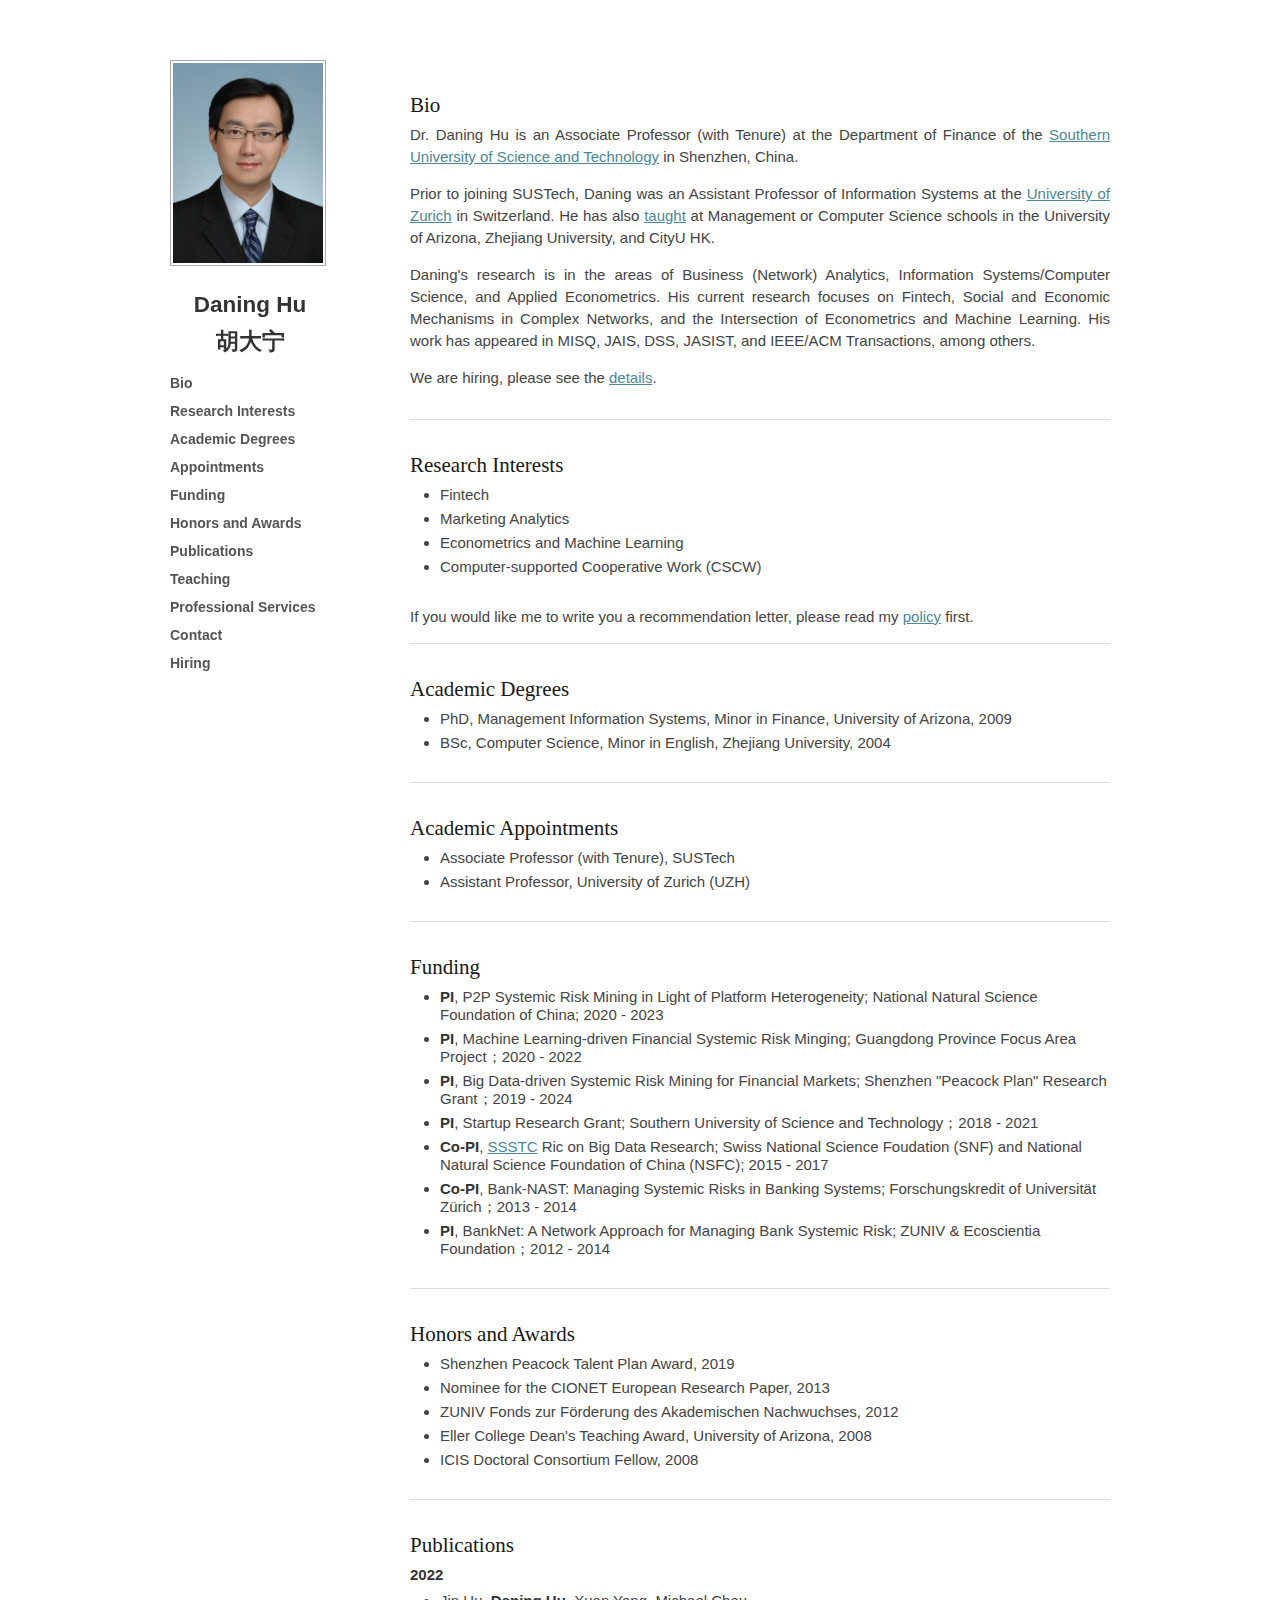
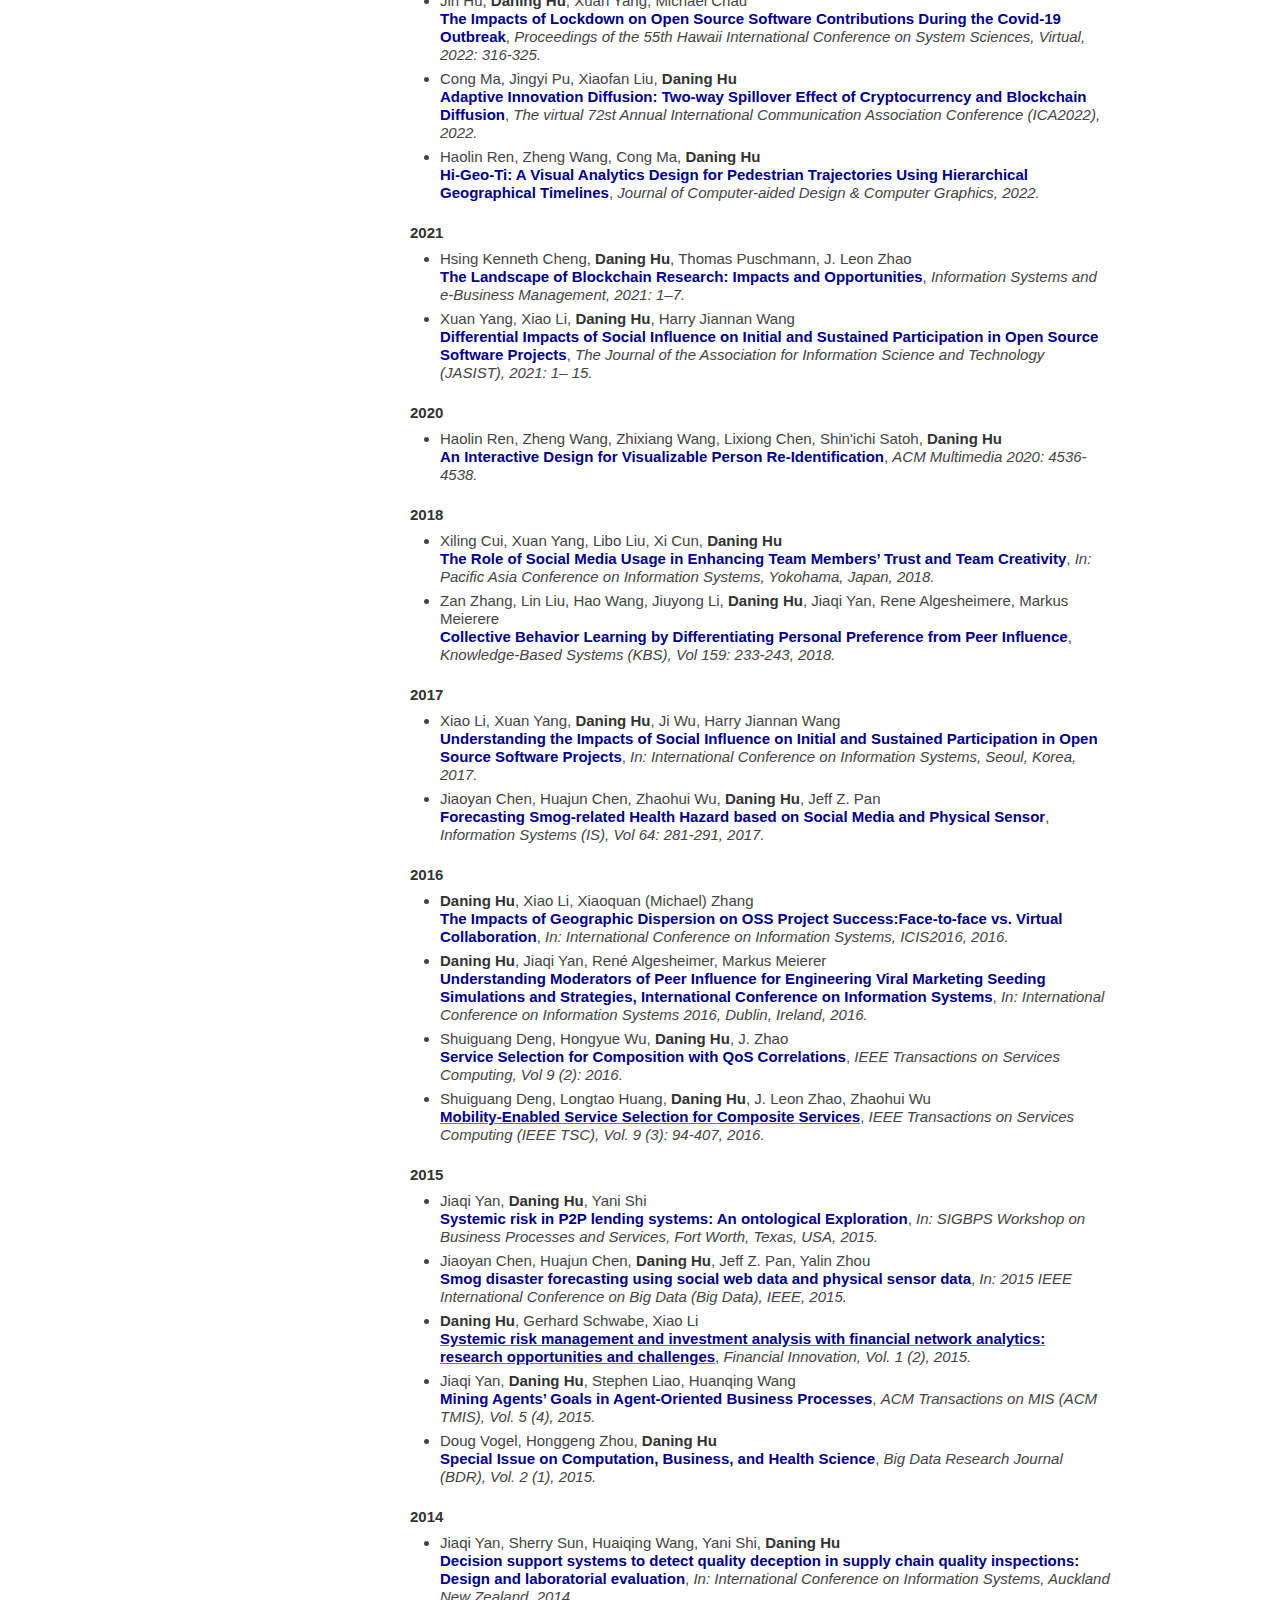
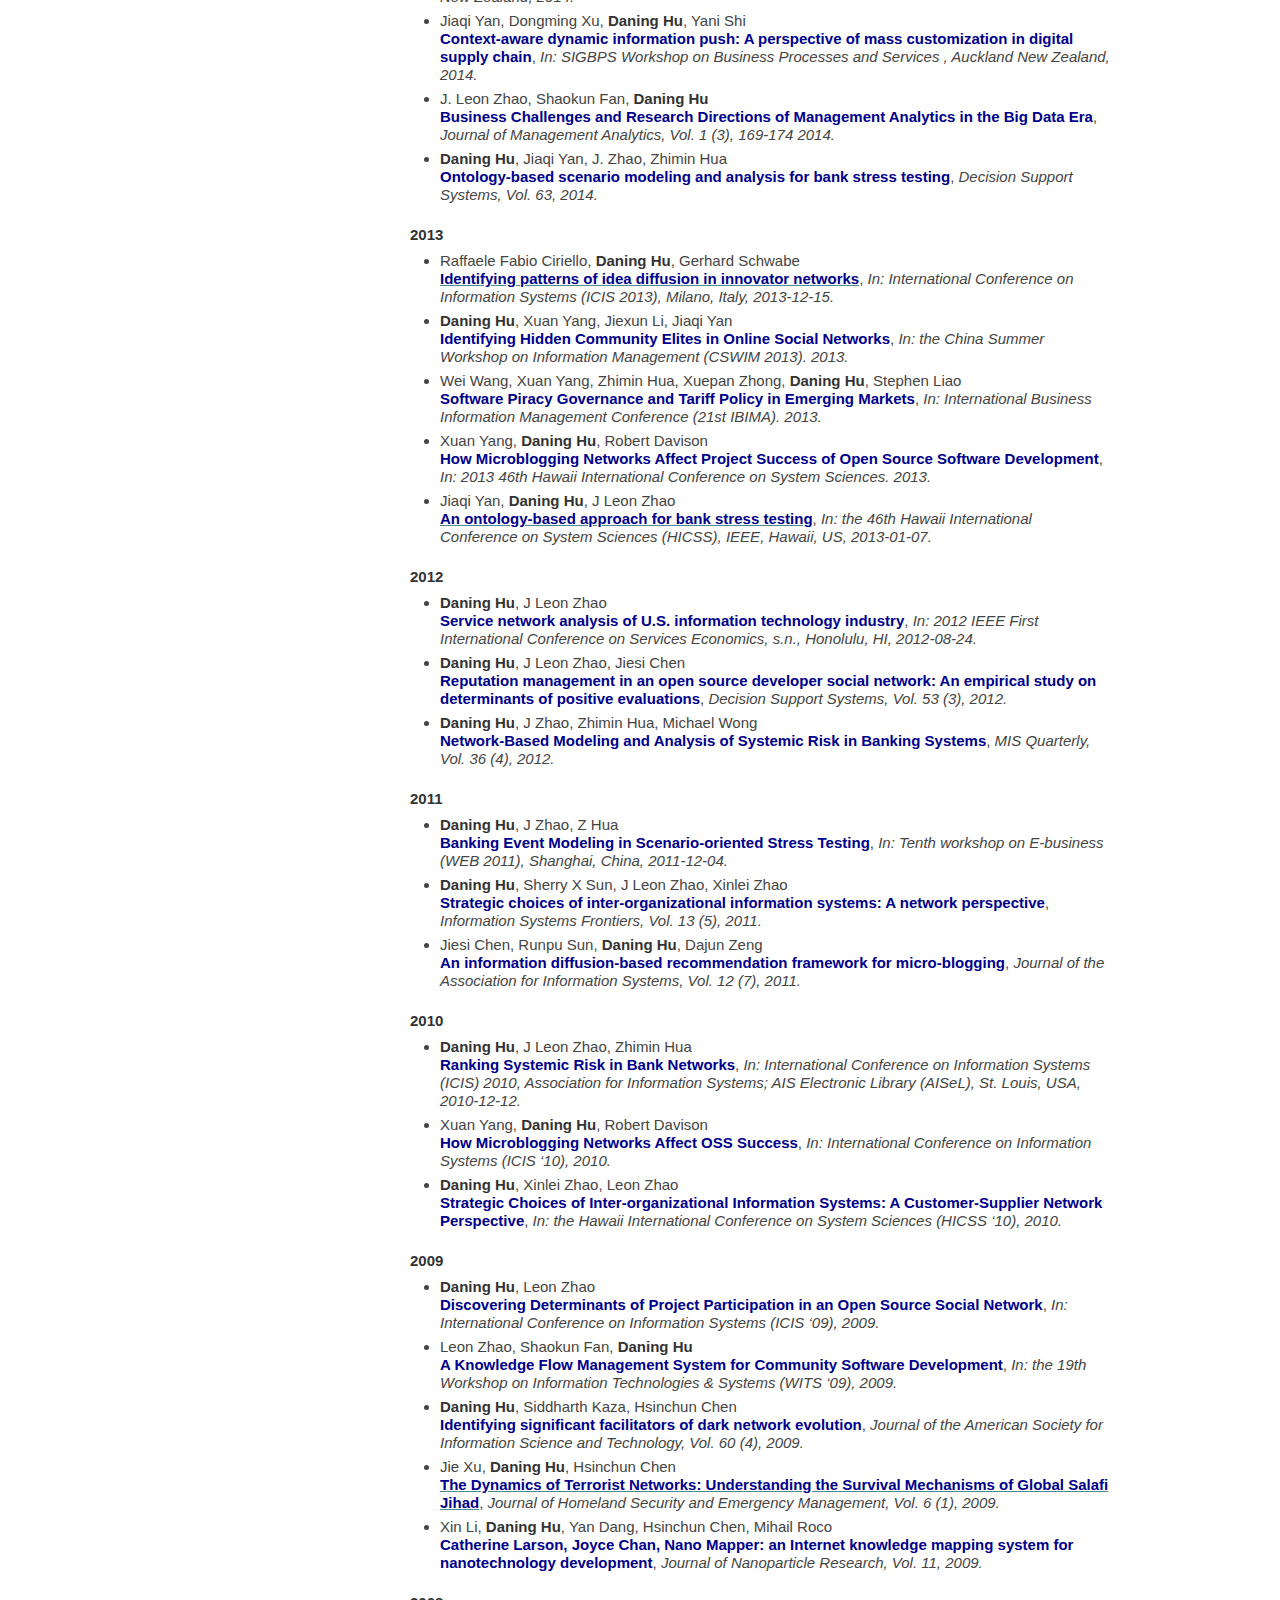
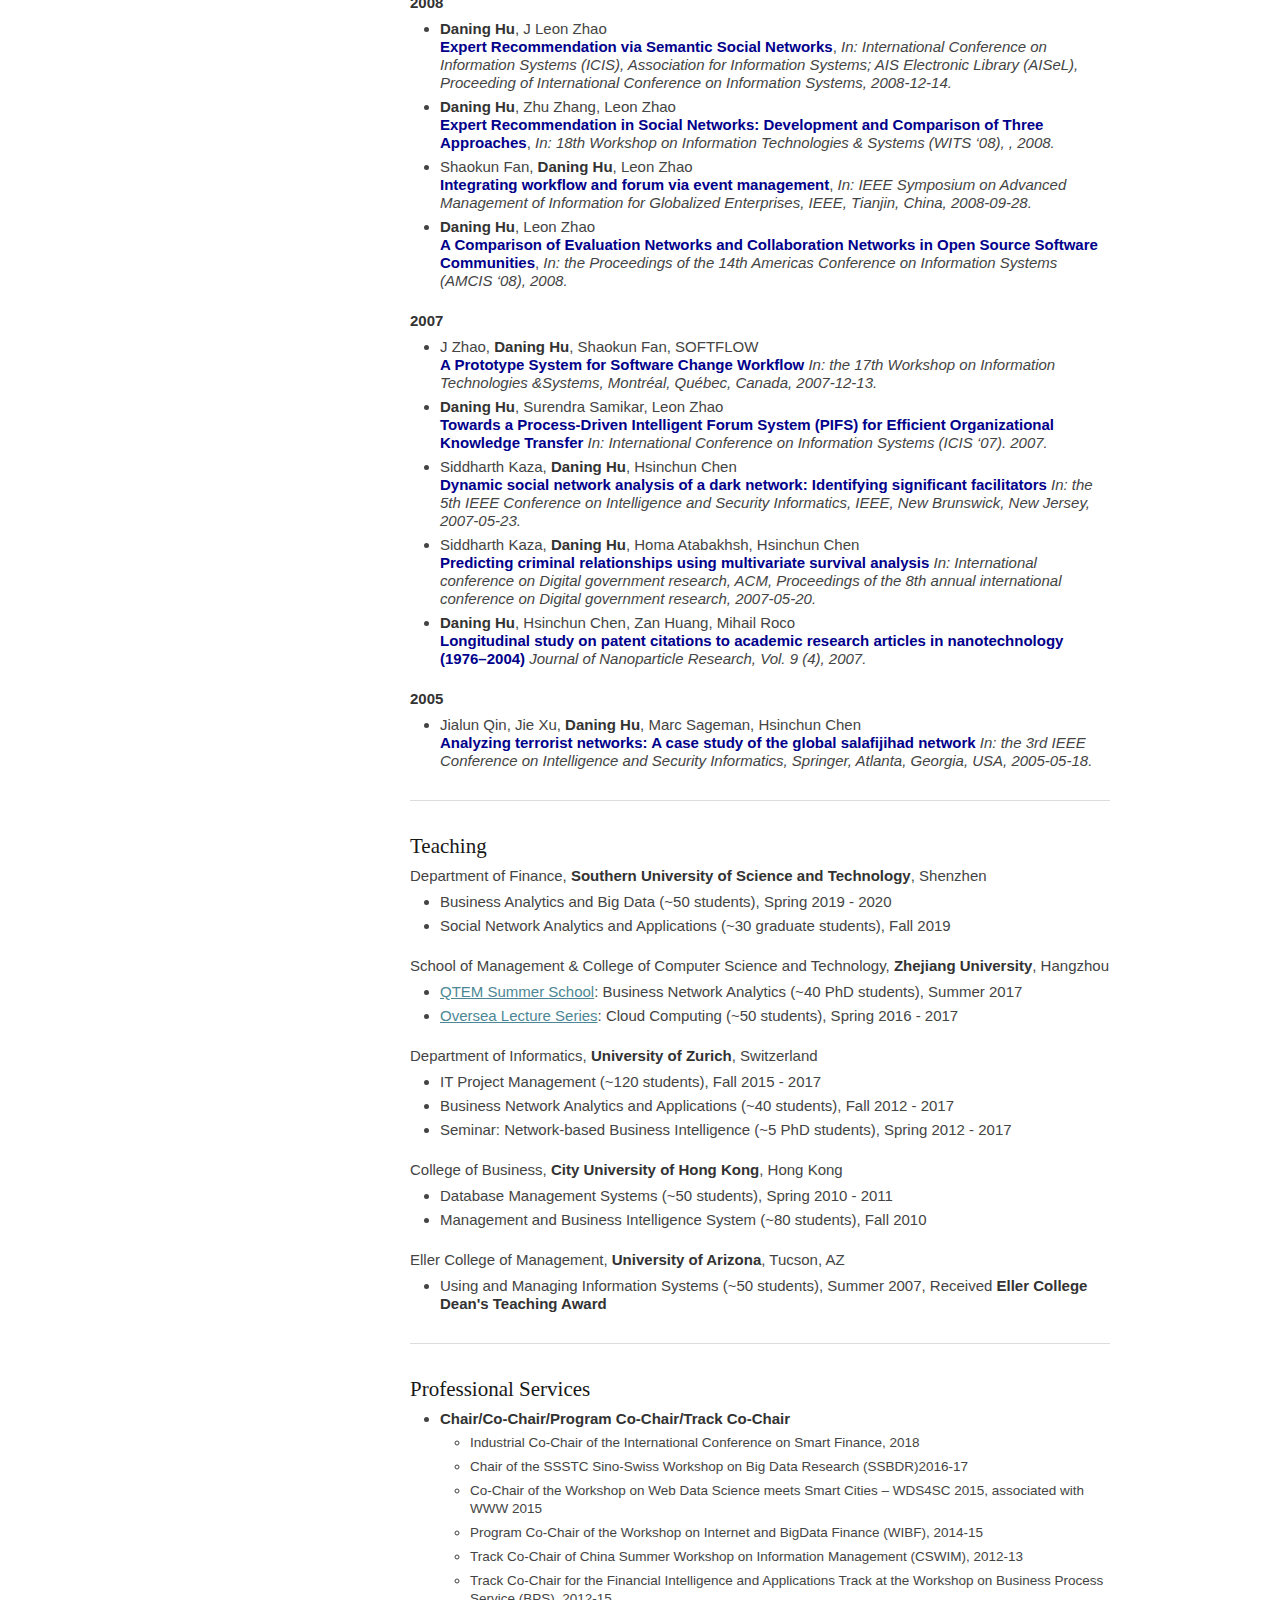
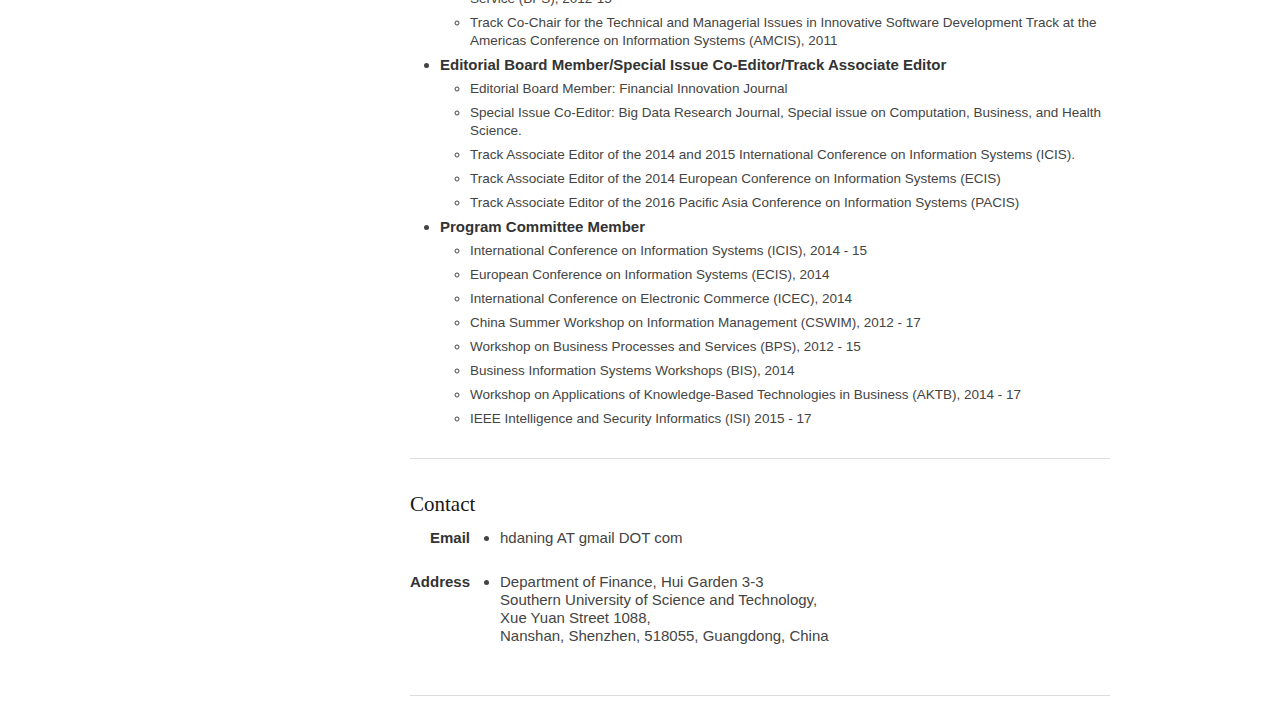
==== index.html @ 45e96623 "Update index.html" ====
<!DOCTYPE html>
<!--[if lt IE 7 ]><html class="ie ie6" lang="en"> <![endif]-->
<!--[if IE 7 ]><html class="ie ie7" lang="en"> <![endif]-->
<!--[if IE 8 ]><html class="ie ie8" lang="en"> <![endif]-->
<!--[if (gte IE 9)|!(IE)]><!--><html lang="en"> <!--<![endif]-->
<head>

  <!-- Basic Page Needs
  ================================================== -->
  <meta charset="utf-8">
  <title>Daning Hu</title>
  <meta name="description" content="">
  <meta name="author" content="">

  <!-- Mobile Specific Metas
  ================================================== -->
  <meta name="viewport" content="width=device-width, initial-scale=1, maximum-scale=1">

  <!-- CSS
  ================================================== -->
  <link rel="stylesheet" href="css/base.css">
  <link rel="stylesheet" href="css/skeleton.css">
  <link rel="stylesheet" href="css/layout.css">
  <link rel="stylesheet" href="css/style.css">
  <link rel="stylesheet" href="css/hiring.css">
  <link rel="stylesheet" href="http://static.runoob.com/assets/foundation-icons/foundation-icons.css">

  <!--[if lt IE 9]>
    <script src="http://html5shim.googlecode.com/svn/trunk/html5.js"></script>
  <![endif]-->

  <!-- Favicons
  ================================================== -->
  <!--link rel="shortcut icon" href="http://www.cn/sites/default/files/1.png" type="image/png" />-->
  <!--
  <link rel="apple-touch-icon" href="3.png">
  <link rel="apple-touch-icon" sizes="72x72" href="3.png">
  <link rel="apple-touch-icon" sizes="114x114" href="3.png">
  -->

  <!-- Google Analytics Tracking Code
  ==================================================
<script>
  (function(i,s,o,g,r,a,m){i['GoogleAnalyticsObject']=r;i[r]=i[r]||function(){
  (i[r].q=i[r].q||[]).push(arguments)},i[r].l=1*new Date();a=s.createElement(o),
  m=s.getElementsByTagName(o)[0];a.async=1;a.src=g;m.parentNode.insertBefore(a,m)
  })(window,document,'script','//www.google-analytics.com/analytics.js','ga');

  ga('create', 'UA-21391550-5', 'oliverwangyi.github.io');
  ga('send', 'pageview');

</script>
 -->
</head>
<body>


  <!-- Primary Page Layout
  ================================================== -->


  <div class="container">

    <!-- Sidebar -->
    <div class="three columns sidebar">
      <nav>
          <img src="img/1.jpg" width="150" align="center" class="with_border"/>

      <br><br>
      <!-- <p style="font-size:150%" align="center"><strong>       </strong><br/></p> -->
      <p style="font-size:150%" align="center"><strong>Daning Hu</strong><br/></p>      	
      <p style="font-size:150%" align="center">	<font face="楷体"><strong>胡大宁</strong></font></p>
    <!--nav>
      <h3 id="logo" style="text-align:center;">
      <a href="1.jpg" target="_blank">
          <img src="img/1.jpg" width="240" class="with_border"/>
      </a>Daning Hu<br/> <font face="华文新魏">胡大宁</font> </h3>-->



      <ul>
        <li><a href="#Short-Biography">Bio</a></li>
        <li><a href="#Research Interests">Research Interests</a></li>
        <li><a href="#Academic Degrees">Academic Degrees</a></li>

        <li><a href="#Academic Appointments">Appointments</a></li>
        <li><a href="#Funding">Funding</a></li>
        <li><a href="#Awards">Honors and Awards</a></li>
				<li><a href="#publications">Publications</a></li>
        <li><a href="#Teaching">Teaching</a></li>
        <li><a href="#Professional Services">Professional Services</a></li>
	      
        <li><a href="#contact">Contact</a></li>
        <li><a href="./hiring.html">Hiring</a></li>

        <!--<li><a href="CV.pdf"><span class='red'>Download Resume</span></a></li>-->
        <!--<li><a href="http://www.linkedin.com/in/lilianweng" target="_blank">LinkedIn Profile</a></li>-->
      </ul></nav>
    </div>

    <!-- Content -->
    <div class="twelve columns offset-by-four content">

        <div class="doc-section" id="Short-Biography">
            <h4>Bio</h4>
	    <p align="justify">Dr. Daning Hu is an Associate Professor (with Tenure) at the Department of Finance of the <a href="http://sustc.edu.cn/en/">Southern University of Science and Technology</a> in Shenzhen, China.&nbsp;</p>
            <p align="justify">Prior to joining SUSTech, Daning was an Assistant Professor of Information Systems at the <a href="http://www.ifi.uzh.ch/en/bi/people/hu.html">University of Zurich</a> in Switzerland. He has also <a href="#Teaching">taught</a> at Management or Computer Science schools in the University of Arizona, Zhejiang University, and CityU HK.</p> 
            	
            <p align="justify">Daning's research is in the areas of Business (Network) Analytics, Information Systems/Computer Science, and Applied Econometrics. His current research focuses on Fintech, Social and Economic Mechanisms in Complex Networks, and the Intersection of Econometrics and Machine Learning. His work has appeared in MISQ, JAIS, DSS, JASIST, and IEEE/ACM Transactions, among others.</p>
            <p>We are hiring, please see the <a href="hiring.html">details</a>.</p>


  <!-- 
    <p>Daning received his Bachelor degree in Comupter Sicence from <a href="http://www.zju.edu.cn/english/"><strong>Zhejiang University</strong></a> and his PhD in Management Information Systems (Minor in Finance) from the <a href="https://mis.eller.arizona.edu/"><strong>University of Arizona</strong></a>.</p>
    -->   

        </div>


        <hr />
        <div class="doc-section" id="Research Interests">
            <h4>Research Interests</h4>
                <ul class="disc">
                 <li>Fintech</li>
		 <li>Marketing Analytics</li>
		 <li>Econometrics and Machine Learning</li>
		 <li>Computer-supported Cooperative Work (CSCW)</li>
		</ul>
        </div>
<p>If you would like me to write you a recommendation letter, please read my <a href="recommendation.html">policy</a> first.</p>

        <hr />
        <div class="doc-section" id="Academic Degrees">
            <h4>Academic Degrees</h4>
            <ul class="disc">
              <li>PhD, Management Information Systems, Minor in Finance, University of Arizona, 2009 
              </li> 

            <li> BSc, Computer Science, Minor in English, Zhejiang University, 2004
              </li>                                            
             
            </ul>

        </div>



        <hr />
        <div class="doc-section" id="Academic Appointments">
            <h4>Academic Appointments</h4>
            <ul class="disc">
              <li>Associate Professor (with Tenure), SUSTech 
              </li> 

            <li> Assistant Professor, University of Zurich (UZH)
              </li>                                            
             
            </ul>

        </div>




        <hr />
        <div class="doc-section" id="Funding">
            <h4>Funding</h4>
            <ul class="disc">
                <li><strong>PI</strong>, P2P Systemic Risk Mining in Light of Platform Heterogeneity; National Natural Science Foundation of China; 2020 - 2023
		</li>
		<li><strong>PI</strong>, Machine Learning-driven Financial Systemic Risk Minging; Guangdong Province Focus Area Project；2020 - 2022
	        </li>
		<li><strong>PI</strong>, Big Data-driven Systemic Risk Mining for Financial Markets; Shenzhen "Peacock Plan" Research Grant；2019 - 2024
	        </li>
		<li><strong>PI</strong>, Startup Research Grant; Southern University of Science and Technology；2018 - 2021
	        </li>
		<li><strong>Co-PI</strong>, <a href="http://www.snf.ch/en/funding/programmes/bilateral-programmes/china/Pages/default.aspx">SSSTC</a> Ric on Big Data Research; Swiss National Science Foudation (SNF) and National Natural Science Foundation of China (NSFC); 2015 - 2017
                </li>
	      <li><strong>Co-PI</strong>, Bank-NAST: Managing Systemic Risks in Banking Systems; Forschungskredit of Universität Zürich；2013 - 2014 
              </li>

              <li><strong>PI</strong>, BankNet: A Network Approach for Managing Bank Systemic Risk; ZUNIV & Ecoscientia Foundation；2012 - 2014 
              </li>
        
            </ul>
        </div>
        <hr />  

        <div class="doc-section" id="Awards">
            <h4>Honors and Awards</h4>
            <ul class="disc">
		<li>Shenzhen Peacock Talent Plan Award, 2019 </li>
                <li>Nominee for the CIONET European Research Paper, 2013 </li>
                <li>ZUNIV Fonds zur Förderung des Akademischen Nachwuchses</a>, 2012</li>
                
                <li>Eller College Dean's Teaching Award, University of Arizona, 2008 </li>
                <li>ICIS Doctoral Consortium Fellow, 2008</li>                
            </ul>
        </div>
        <hr />


<div class="doc-section" id="publications">
            <h4>Publications</h4>
	    <strong>2022</strong>
            <ul class="disc">
               <li>
                	Jin Hu, <strong>Daning Hu</strong>, Xuan Yang, Michael Chau<br/>
                	<strong style="color:darkblue">The Impacts of Lockdown on Open Source Software Contributions During the Covid-19 Outbreak</strong>,
                	<em>Proceedings of the 55th Hawaii International Conference on System Sciences, Virtual, 2022: 316-325.</em> 
                </li>
		<li>
                	Cong Ma, Jingyi Pu, Xiaofan Liu, <strong>Daning Hu</strong><br/>
                	<strong style="color:darkblue">Adaptive Innovation Diffusion: Two-way Spillover Effect of Cryptocurrency and Blockchain Diffusion</strong>,
                	<em>The virtual 72st Annual International Communication Association Conference (ICA2022), 2022.</em> 
                </li>
		<li>
                	Haolin Ren, Zheng Wang, Cong Ma, <strong>Daning Hu</strong><br/>
                	<strong style="color:darkblue">Hi-Geo-Ti: A Visual Analytics Design for Pedestrian Trajectories Using Hierarchical Geographical Timelines</strong>,
                	<em>Journal of Computer-aided Design & Computer Graphics, 2022.</em> 
                </li>
		</ul>
	
	    <strong>2021</strong>
            <ul class="disc">
	       <li>
                	Hsing Kenneth Cheng, <strong>Daning Hu</strong>, Thomas Puschmann, J. Leon Zhao<br/>
                	<strong style="color:darkblue">The Landscape of Blockchain Research: Impacts and Opportunities</strong>,
                	<em>Information Systems and e-Business Management, 2021: 1–7.</em> 
               </li>
               <li>
                	Xuan Yang, Xiao Li, <strong>Daning Hu</strong>, Harry Jiannan Wang<br/>
                	<strong style="color:darkblue">Differential Impacts of Social Influence on Initial and Sustained Participation in Open Source Software Projects</strong>,
                	<em>The Journal of the Association for Information Science and Technology (JASIST), 2021: 1– 15.</em> 
                </li>
		</ul>
            <strong>2020</strong>
            <ul class="disc">
               <li>
                	Haolin Ren, Zheng Wang, Zhixiang Wang, Lixiong Chen, Shin'ichi Satoh, <strong>Daning Hu</strong> <br/>
                	<strong style="color:darkblue">An Interactive Design for Visualizable Person Re-Identification</strong>,
                	<em>ACM Multimedia 2020: 4536-4538.</em> 
                </li>
		</ul>
	   <strong>2018</strong>
	   <ul class="disc">  
	       <li>
                        Xiling Cui, Xuan Yang, Libo Liu, Xi Cun, <strong>Daning Hu</strong><br/> 
                        <strong style="color:darkblue">The Role of Social Media Usage in Enhancing Team Members’ Trust and Team Creativity</strong>,
                        <em>In: Pacific Asia Conference on Information Systems, Yokohama, Japan, 2018.</em>
                </li>
                <li>
                	Zan Zhang, Lin Liu, Hao Wang, Jiuyong Li, <strong>Daning Hu</strong>, Jiaqi Yan, Rene Algesheimere, Markus Meierere <br/>
                	<strong style="color:darkblue">Collective Behavior Learning by Differentiating Personal Preference from Peer Influence</strong>,
                	<em>Knowledge-Based Systems (KBS), Vol 159: 233-243, 2018.</em> 
                </li>
                </ul>
            <strong>2017</strong>
            <ul class="disc">
                <li>
                	Xiao Li, Xuan Yang, <strong>Daning Hu</strong>, Ji Wu, Harry Jiannan Wang <br/>
                	<strong style="color:darkblue">Understanding the Impacts of Social Influence on Initial and Sustained Participation in Open Source Software Projects</strong>,
                	<em>In: International Conference on Information Systems, Seoul, Korea, 2017.</em> 
                </li>
                <li>
                  Jiaoyan Chen, Huajun Chen, Zhaohui Wu, <strong>Daning Hu</strong>, Jeff Z. Pan<br/> 
                  <strong style="color:darkblue">Forecasting Smog-related Health Hazard based on Social Media and Physical Sensor</strong>, 
                  <em>Information Systems (IS), Vol 64: 281-291, 2017.</em>
                </li>
                </ul>
            <strong>2016</strong>
            <ul class="disc">
                <li>
                    <strong>Daning Hu</strong>, Xiao Li, Xiaoquan (Michael) Zhang<br/>
                    <strong style="color:darkblue">The Impacts of Geographic Dispersion on OSS Project Success:Face-to-face vs. Virtual Collaboration</strong>, 
                    <em>In: International Conference on Information Systems, ICIS2016, 2016.</em> 
                </li>
                <li>
                    <strong>Daning Hu</strong>, Jiaqi Yan, René Algesheimer, Markus Meierer<br/> 
                    <strong style="color:darkblue">Understanding Moderators of Peer Influence for Engineering Viral Marketing Seeding Simulations and Strategies, International Conference on Information Systems</strong>,
                    <em>In: International Conference on Information Systems 2016, Dublin, Ireland, 2016.</em> 
                </li>
                <li>
                    Shuiguang Deng, Hongyue Wu, <strong>Daning Hu</strong>, J. Zhao<br/> 
                    <strong style="color:darkblue">Service Selection for Composition with QoS Correlations</strong>,
                    <em>IEEE Transactions on Services Computing, Vol 9 (2): 2016.</em> 
                </li>
                <li>
                    Shuiguang Deng, Longtao Huang, <strong>Daning Hu</strong>, J. Leon Zhao, Zhaohui Wu<br/> 
                    <a href="http://www.zora.uzh.ch/id/eprint/88573/1/Hu_et_al_Ontology-based_scenario_modeling.pdf" target="_blank"><strong style="color:darkblue">Mobility-Enabled Service Selection for Composite Services</strong></a>,
                    <em>IEEE Transactions on Services Computing (IEEE TSC), Vol. 9 (3): 94-407, 2016.</em> 
                </li>

                </ul>
            <strong>2015</strong>
            <ul class="disc">
                <li>
                    Jiaqi Yan, <strong>Daning Hu</strong>, Yani Shi<br/>  
                    <strong style="color:darkblue">Systemic risk in P2P lending systems: An ontological Exploration</strong>,  
                    <em>In: SIGBPS Workshop on Business Processes and Services, Fort Worth, Texas, USA, 2015.</em> 
                </li>
                <li>
                    Jiaoyan Chen, Huajun Chen, <strong>Daning Hu</strong>, Jeff Z. Pan, Yalin Zhou<br/>   
                    <strong style="color:darkblue">Smog disaster forecasting using social web data and physical sensor data</strong>,   
                    <em>In: 2015 IEEE International Conference on Big Data (Big Data), IEEE, 2015.</em>
                </li>
                <li>
                    <strong>Daning Hu</strong>, Gerhard Schwabe, Xiao Li<br/>  
                    <a href="http://www.zora.uzh.ch/id/eprint/119428/1/Financial%20Risk.pdf" target="_blank"><strong style="color:darkblue">Systemic risk management and investment analysis with financial network analytics: research opportunities and challenges</strong></a>,   
                    <em>Financial Innovation, Vol. 1 (2), 2015.</em> 
                </li>
                
                <li>
                    Jiaqi Yan, <strong>Daning Hu</strong>, Stephen Liao, Huanqing Wang<br/>  
                    <strong style="color:darkblue">Mining Agents’ Goals in Agent-Oriented Business Processes</strong>,  
                    <em>ACM Transactions on MIS (ACM TMIS), Vol. 5 (4), 2015.</em> 
                </li>
                <li>
                    Doug Vogel, Honggeng Zhou, <strong>Daning Hu</strong><br/>  
                    <strong style="color:darkblue">Special Issue on Computation, Business, and Health Science</strong>,  
                    <em>Big Data Research Journal (BDR), Vol. 2 (1), 2015.</em> 
                </li>
                
                </ul>
            <strong>2014</strong>
            <ul class="disc">
                <li>
                    Jiaqi Yan, Sherry Sun, Huaiqing Wang, Yani Shi, <strong>Daning Hu</strong><br/> 
                    <strong style="color:darkblue">Decision support systems to detect quality deception in supply chain quality inspections: Design and laboratorial evaluation</strong>, 
                    <em>In: International Conference on Information Systems, Auckland New Zealand, 2014.</em> 
                </li>
                <li>
                    Jiaqi Yan, Dongming Xu, <strong>Daning Hu</strong>, Yani Shi<br/> 
                    <strong style="color:darkblue">Context-aware dynamic information push: A perspective of mass customization in digital supply chain</strong>, 
                    <em>In: SIGBPS Workshop on Business Processes and Services , Auckland New Zealand, 2014.</em> 
                </li>
                <li>
                    J. Leon Zhao, Shaokun Fan, <strong>Daning Hu</strong><br/> 
                    <strong style="color:darkblue">Business Challenges and Research Directions of Management Analytics in the Big Data Era</strong>, 
                    <em>Journal of Management Analytics, Vol. 1 (3), 169-174 2014.</em> 
                </li>
                <li>
                    <strong>Daning Hu</strong>, Jiaqi Yan, J. Zhao, Zhimin Hua<br/> 
                    <strong style="color:darkblue">Ontology-based scenario modeling and analysis for bank stress testing</strong>, 
                    <em>Decision Support Systems, Vol. 63, 2014.</em> 
                
            </ul>
            <strong>2013</strong>
            <ul class="disc">
                <li>
                    Raffaele Fabio Ciriello, <strong>Daning Hu</strong>, Gerhard Schwabe<br/>
                    <a href="http://www.zora.uzh.ch/id/eprint/85765/1/Identifying_Patterns_of_Idea_Diffusion_in_Innovator_Networks.pdf" target="_blank"><strong style="color:darkblue">Identifying patterns of idea diffusion in innovator networks</strong></a>, 
                    <em>In: International Conference on Information Systems (ICIS 2013), Milano, Italy, 2013-12-15.</em> 
                </li>
                <li>
                    <strong>Daning Hu</strong>, Xuan Yang, Jiexun Li, Jiaqi Yan<br/> 
                    <strong style="color:darkblue">Identifying Hidden Community Elites in Online Social Networks</strong>,
                    <em>In: the China Summer Workshop on Information Management (CSWIM 2013). 2013.</em> 
                </li>
                <li>
                    Wei Wang, Xuan Yang, Zhimin Hua, Xuepan Zhong, <strong>Daning Hu</strong>, Stephen Liao<br/> 
                    <strong style="color:darkblue">Software Piracy Governance and Tariff Policy in Emerging Markets</strong>, 
                    <em>In: International Business Information Management Conference (21st IBIMA). 2013. </em>
                </li>
                <li>
                    Xuan Yang, <strong>Daning Hu</strong>, Robert Davison<br/> 
                    <strong style="color:darkblue">How Microblogging Networks Affect Project Success of Open Source Software Development</strong>, 
                    <em>In: 2013 46th Hawaii International Conference on System Sciences. 2013. </em>
                </li>
                <li>
                    Jiaqi Yan, <strong>Daning Hu</strong>, J Leon Zhao<br/> 
                    <a href="http://www.zora.uzh.ch/id/eprint/67511/1/4892d407.pdf" target="_blank"><strong style="color:darkblue">An ontology-based approach for bank stress testing</strong></a>, 
                    <em>In: the 46th Hawaii International Conference on System Sciences (HICSS), IEEE, Hawaii, US, 2013-01-07.</em>
                </li>
                </ul>
            <strong>2012</strong>
            <ul class="disc">
                <li>
                    <strong>Daning Hu</strong>, J Leon Zhao<br/> 
                    <strong style="color:darkblue">Service network analysis of U.S. information technology industry</strong>,
                    <em>In: 2012 IEEE First International Conference on Services Economics, s.n., Honolulu, HI, 2012-08-24.</em> 
                </li>
                <li>
                    <strong>Daning Hu</strong>, J Leon Zhao, Jiesi Chen<br/> 
                    <strong style="color:darkblue">Reputation management in an open source developer social network: An empirical study on determinants of positive evaluations</strong>, 
                    <em>Decision Support Systems, Vol. 53 (3), 2012.</em> 
                </li>
                <li>
                    <strong>Daning Hu</strong>, J Zhao, Zhimin Hua, Michael Wong<br/> 
                    <strong style="color:darkblue">Network-Based Modeling and Analysis of Systemic Risk in Banking Systems</strong>, 
                    <em>MIS Quarterly, Vol. 36 (4), 2012.</em> 
                </li>
                </ul>
            <strong>2011</strong>
            <ul class="disc">
                <li>
                    <strong>Daning Hu</strong>, J Zhao, Z Hua<br/> 
                    <strong style="color:darkblue">Banking Event Modeling in Scenario-oriented Stress Testing</strong>, 
                    <em>In: Tenth workshop on E-business (WEB 2011), Shanghai, China, 2011-12-04.</em> 
                </li>
                <li>
                    <strong>Daning Hu</strong>, Sherry X Sun, J Leon Zhao, Xinlei Zhao<br/> 
                    <strong style="color:darkblue">Strategic choices of inter-organizational information systems: A network perspective</strong>, 
                    <em>Information Systems Frontiers, Vol. 13 (5), 2011. </em>
                </li>
                <li>
                    Jiesi Chen, Runpu Sun, <strong>Daning Hu</strong>, Dajun Zeng<br/> 
                    <strong style="color:darkblue">An information diffusion-based recommendation framework for micro-blogging</strong>, 
                    <em>Journal of the Association for Information Systems, Vol. 12 (7), 2011. </em>
                </li>
                </ul>    
            <strong>2010</strong>
            <ul class="disc">
                <li>
                    <strong>Daning Hu</strong>, J Leon Zhao, Zhimin Hua<br/> 
                    <strong style="color:darkblue">Ranking Systemic Risk in Bank Networks</strong>, 
                    <em>In: International Conference on Information Systems (ICIS) 2010, Association for Information Systems; AIS Electronic Library (AISeL), St. Louis, USA, 2010-12-12.</em> 
                </li>
                <li>
                    Xuan Yang, <strong>Daning Hu</strong>, Robert Davison<br/> 
                    <strong style="color:darkblue">How Microblogging Networks Affect OSS Success</strong>, 
                    <em>In: International Conference on Information Systems (ICIS ‘10), 2010.</em> 
                </li>
                <li>
                    <strong>Daning Hu</strong>, Xinlei Zhao, Leon Zhao<br/> 
                    <strong style="color:darkblue">Strategic Choices of Inter-organizational Information Systems: A Customer-Supplier Network Perspective</strong>, 
                    <em>In: the Hawaii International Conference on System Sciences (HICSS ‘10), 2010.</em> 
                </li>
                </ul>    
            <strong>2009</strong>
            <ul class="disc">
                <li>
                    <strong>Daning Hu</strong>, Leon Zhao<br/> 
                    <strong style="color:darkblue">Discovering Determinants of Project Participation in an Open Source Social Network</strong>, 
                    <em>In: International Conference on Information Systems (ICIS ‘09), 2009.</em> 
                </li>
                <li>
                    Leon Zhao, Shaokun Fan, <strong>Daning Hu</strong><br/> 
                    <strong style="color:darkblue">A Knowledge Flow Management System for Community Software Development</strong>, 
                    <em>In: the 19th Workshop on Information Technologies & Systems (WITS ‘09), 2009. </em>
                </li>
                <li>
                    <strong>Daning Hu</strong>, Siddharth Kaza, Hsinchun Chen<br/>
                    <strong style="color:darkblue">Identifying significant facilitators of dark network evolution</strong>, 
                    <em>Journal of the American Society for Information Science and Technology, Vol. 60 (4), 2009.</em> 
                </li>
                <li>
                    Jie Xu, <strong>Daning Hu</strong>, Hsinchun Chen<br/> 
                    <a href="http://www.zora.uzh.ch/id/eprint/60489/1/jhsem.2009.6.1.1477.pdf" target="_blank"><strong style="color:darkblue">The Dynamics of Terrorist Networks: Understanding the Survival Mechanisms of Global Salafi Jihad</strong></a>, 
                    <em>Journal of Homeland Security and Emergency Management, Vol. 6 (1), 2009.</em> 
                </li>
                <li>
                    Xin Li, <strong>Daning Hu</strong>, Yan Dang, Hsinchun Chen, Mihail Roco<br/> 
                    <strong style="color:darkblue">Catherine Larson, Joyce Chan, Nano Mapper: an Internet knowledge mapping system for nanotechnology development</strong>, 
                    <em>Journal of Nanoparticle Research, Vol. 11, 2009. </em>
                </li>
                </ul>    
            <strong>2008</strong>
            <ul class="disc">

                <li>
                    <strong>Daning Hu</strong>, J Leon Zhao<br/>
                    <strong style="color:darkblue">Expert Recommendation via Semantic Social Networks</strong>,
                    <em>In: International Conference on Information Systems (ICIS), Association for Information Systems; AIS Electronic Library (AISeL), Proceeding of International Conference on Information Systems, 2008-12-14.</em> 
                </li>
                <li>
                    <strong>Daning Hu</strong>, Zhu Zhang, Leon Zhao<br/> 
                    <strong style="color:darkblue">Expert Recommendation in Social Networks: Development and Comparison of Three Approaches</strong>, 
                    <em>In: 18th Workshop on Information Technologies & Systems (WITS ‘08), , 2008.</em>            
                </li>
                <li>
                    Shaokun Fan, <strong>Daning Hu</strong>, Leon Zhao<br/> 
                    <strong style="color:darkblue">Integrating workflow and forum via event management</strong>,
                    <em>In: IEEE Symposium on Advanced Management of Information for Globalized Enterprises, IEEE, Tianjin, China, 2008-09-28.</em> 
                </li>    
                <li>
                    <strong>Daning Hu</strong>, Leon Zhao<br/>
                    <strong style="color:darkblue">A Comparison of Evaluation Networks and Collaboration Networks in Open Source Software Communities</strong>, 
                    <em>In: the Proceedings of the 14th Americas Conference on Information Systems (AMCIS ‘08), 2008.</em>                
                </li>
                </ul>    
             <strong>2007</strong>
            <ul class="disc">

                <li>
                	J Zhao, <strong>Daning Hu</strong>, Shaokun Fan, SOFTFLOW<br/> 
                	<strong style="color:darkblue">A Prototype System for Software Change Workflow</strong>
                	<em>In: the 17th Workshop on Information Technologies &Systems, Montréal, Québec, Canada, 2007-12-13.</em> 
                </li>
                <li>
                    <strong>Daning Hu</strong>, Surendra Samikar, Leon Zhao<br/> 
                    <strong style="color:darkblue">Towards a Process-Driven Intelligent Forum System (PIFS) for Efficient Organizational Knowledge Transfer</strong> 
                    <em>In: International Conference on Information Systems (ICIS ‘07). 2007.</em> 
                </li>
                <li>
                    Siddharth Kaza, <strong>Daning Hu</strong>, Hsinchun Chen<br/>
                    <strong style="color:darkblue">Dynamic social network analysis of a dark network: Identifying significant facilitators</strong>
                    <em>In: the 5th IEEE Conference on Intelligence and Security Informatics, IEEE, New Brunswick, New Jersey, 2007-05-23.</em> 
                </li>
                <li>
                    Siddharth Kaza, <strong>Daning Hu</strong>, Homa Atabakhsh, Hsinchun Chen<br/>
                    <strong style="color:darkblue">Predicting criminal relationships using multivariate survival analysis</strong>
                    <em>In: International conference on Digital government research, ACM, Proceedings of the 8th annual international conference on Digital government research, 2007-05-20.</em> 
                </li>
                <li>
                    <strong>Daning Hu</strong>, Hsinchun Chen, Zan Huang, Mihail Roco <br/>
                    <strong style="color:darkblue">Longitudinal study on patent citations to academic research articles in nanotechnology (1976–2004)</strong>
                    <em>Journal of Nanoparticle Research, Vol. 9 (4), 2007.</em> 
                </li>
                </ul>   
            <strong>2005</strong>
            <ul class="disc">

                <li>
                	Jialun Qin, Jie Xu, <strong>Daning Hu</strong>, Marc Sageman, Hsinchun Chen<br/>
                	<strong style="color:darkblue">Analyzing terrorist networks: A case study of the global salafijihad network</strong>
                	<em>In: the 3rd IEEE Conference on Intelligence and Security Informatics, Springer, Atlanta, Georgia, USA, 2005-05-18.</em>
              
                </li>
                
                </ul>    
                
            <!-- <hr /> <strong>Publications in...and Before, please visit: <a href=""> Publications></a></strong> </div> -->
   
        </div>


        <hr />

        <div class="doc-section" id="Teaching">
            <h4>Teaching</h4>
            
		Department of Finance, <strong>Southern University of Science and Technology</strong>, Shenzhen
            	<ul class="disc">
            		<li>Business Analytics and Big Data (~50 students), Spring 2019 - 2020<br/>
			<li>Social Network Analytics and Applications (~30 graduate students), Fall 2019<br/>
              </ul>
	
            	School of Management & College of Computer Science and Technology, <strong>Zhejiang University</strong>, Hangzhou
            	<ul class="disc">
            		<li><a href="http://www.som.zju.edu.cn/xinwenzhongxin/xinwenzhongxin/zhongdianxinwen/32773.html">QTEM Summer School</a>: Business Network Analytics (~40 PhD students), Summer 2017<br/>
            	<li><a href="http://www.zju.edu.cn/2014/0606/c4953a335241/page.htm">Oversea Lecture Series</a>: Cloud Computing (~50 students), Spring 2016 - 2017<br/>
            	</ul>

		
		
            	Department of Informatics, <strong>University of Zurich</strong>, Switzerland
            	<ul class="disc">
            		<li>IT Project Management (~120 students), Fall 2015 - 2017<br/>
                </li>
                <li>Business Network Analytics and Applications  (~40 students), Fall 2012 - 2017<br/>
                </li>                
                <li>Seminar: Network-based Business Intelligence  (~5 PhD students), Spring 2012 - 2017<br/>
                </li>
              </ul>
              
              College of Business, <strong>City University of Hong Kong</strong>, Hong Kong
              <ul class="disc">
            		<li>Database Management Systems (~50 students), Spring 2010 - 2011<br/>
                </li>
                
                <li>Management and Business Intelligence System (~80 students), Fall 2010<br/>
                </li>
              </ul>
              
              Eller College of Management, <strong>University of Arizona</strong>, Tucson, AZ
              <ul class="disc">
            		<li>Using and Managing Information Systems  (~50 students), Summer 2007, Received <strong>Eller College Dean's Teaching Award</strong><br/>
               </li>
              </ul>
              
            </ul> 
              
        </div>

        <hr />



        <div class="doc-section" id="Professional Services">
            <h4>Professional Services</h4>
                <ul class="disc">
                <li><strong>Chair/Co-Chair/Program Co-Chair/Track Co-Chair </strong>
                	<ul class="circle">
                		<li>
                		Industrial Co-Chair of the International Conference on Smart Finance, 2018
                		</li>
<li>
                		Chair of the SSSTC Sino-Swiss Workshop on Big Data Research (SSBDR)2016-17
                		</li>
<li>
                		Co-Chair of the Workshop on Web Data Science meets Smart Cities – WDS4SC 2015, associated with WWW 2015
                		</li>
                		<li>
                		Program Co-Chair of the Workshop on Internet and BigData Finance (WIBF), 2014-15
                		</li>
                		<li>
                		Track Co-Chair of China Summer Workshop on Information Management (CSWIM), 2012-13
                		</li>
                		<li>
                		Track Co-Chair for the Financial Intelligence and Applications Track at the Workshop on Business Process Service (BPS), 2012-15
                		</li>
                		<li>
                		Track Co-Chair for the Technical and Managerial Issues in Innovative Software Development Track at the Americas Conference on Information Systems (AMCIS), 2011
                		</li>
                	</ul>
                </li>
                
                <li><strong>Editorial Board Member/Special Issue Co-Editor/Track Associate Editor </strong>
                	<ul class="circle">
                		<li>
                		Editorial Board Member: Financial Innovation Journal
                		</li>
                		<li>
                		Special Issue Co-Editor: Big Data Research Journal, Special issue on Computation, Business, and Health Science.
                		</li>
                		<li>
                		Track Associate Editor of the 2014 and 2015 International Conference on Information Systems (ICIS).
                		</li>
                		<li>
                		Track Associate Editor of the 2014 European Conference on Information Systems (ECIS)
                		</li>
                		<li>
                		Track Associate Editor of the 2016 Pacific Asia Conference on Information Systems (PACIS) 
                		</li>
      
                	</ul>
                </li>
                
                <li><strong>Program Committee Member </strong>
                	<ul class="circle">
                		<li>
                		International Conference on Information Systems (ICIS), 2014 - 15
                		</li>
                		<li>
                		European Conference on Information Systems (ECIS), 2014
                		</li>
                		<li>
                		International Conference on Electronic Commerce (ICEC), 2014
                		</li>
                		<li>
                		China Summer Workshop on Information Management (CSWIM), 2012 - 17
                		</li>
                		<li>
                		Workshop on Business Processes and Services (BPS), 2012 - 15
                		</li>
                		<li>
                		Business Information Systems Workshops (BIS), 2014
                		</li>
                		<li>
                		Workshop on Applications of Knowledge-Based Technologies in Business (AKTB), 2014 - 17
                		</li>
                		<li>
                		IEEE Intelligence and Security Informatics (ISI) 2015 - 17
                		</li>

                	</ul>
                </li>
                
                </ul>

        </div>
	  <hr />
	  
        <div class="doc-section" id="contact">
            <h4>Contact</h4>
            <table>
            <tr>
                <td style="text-align:right;"><strong>Email</strong></td>
                <td><ul class="disc">
                    <li>hdaning AT gmail DOT com</li>
                    <!--<li>lilian DOT wengweng AT gmail DOT com</li>-->
                </ul></td>
            </tr>
            <tr>
                <td style="text-align:right;"><strong>Address</strong></td>
                <td><ul class="disc">
                    <li>Department of Finance, Hui Garden 3-3<br/>
                   Southern University of Science and Technology,<br/>
                    Xue Yuan Street 1088,<br/> 
                    Nanshan, Shenzhen, 518055, Guangdong, China</li>
                </ul></td>
            </tr>


          </table>
        </div>
        <hr />
        <!-- <div class="hiring-section" id="Hiring">
            <h4>Hiring</h4>
            <br>
            <h5 style="text-align:center;font-weight:bold">南方科技大学商学院胡大宁课题组招收科研助理、博士后、研究助理教授及博士生 </h5>
            <br>
            <h6>一、教师简介</h6>
            <br>
            <div class="p">
                <p>课题组带头人胡大宁现任南方科技大学金融系长聘（tenured）副教授，主要研究方向为金融科技（FinTech）与商务大数据分析（Business Analytics）。胡教授于2018年入选中组部第十四批“千人计划”青年项目。胡教授2004年本科毕业于浙江大学计算机学院，2009年从美国亚利桑那大学商学院获得管理信息系统（MIS）博士学位。据US News排名，该校MIS专业连续30年排名全美前五。
                </p>
                <p>回国前他在瑞士苏黎世大学（QS世界排名73）商学院信息系统系任助理教授。他还曾在亚利桑那大学，浙江大学，香港城市大学等多个世界一流大学短期任教。</p>
                <p>
                    他的研究领域包括商务网络分析，信息系统/计算机科学和应用计量经济学。他目前的研究重点是金融科技，复杂网络中的社会和经济机制，以及计量经济学和机器学习的结合。他的论文发表在MIS Quarterly, Journal of the Association for Information Systems, Decision Support Systems, Journal of the Association for Information Science and Technology, IEEE and ACM Transactions 等多个国际著名期刊上。主持和参与了包括瑞士自科和中国自科联合支持的SSSTC大数据研究项目在内的多个科研项目。  
                </p>
                <p>更多关于他的信息请见个人主页：http://www.u.arizona.edu/~hud/。</p>
            </div>
            <h6>二、招聘信息</h6>
            <br>
            <div>
                <p>（一）科研助理</p>
                <p>专业：理工背景，计算机相关专业优先</p>
                <p>学历：学士及以上</p>
                <p>岗位职责：</p>
                <ol>
                    <li>协助查找整理文献，参与调研及实验</li>
                    <li>对科研数据进行处理及建模</li>
                    <li>协助课题组其他事务</li>
                </ol>
                <p>招聘条件：</p>
                <ol>
                    <li>对金融科技领域有兴趣和一定了解，工作细心主动，具有较强的合作精神和英文水平</li>
                    <li>具有较强的编程能力，对数据挖掘及机器学习算法熟练使用，精通 Java/R/Python 至少一种编程语言</li>
                    <li>具有统计学基础</li>        
                </ol>
                <p>福利待遇:</p>
                <ol>
                    <li>具体工资面谈，提供基本社会保险，过节费、餐补等福利待遇</li>
                    <li>如条件具备，可以在南科大或联合培养项目就读博士学位</li>
                </ol>
                <p>（二）博士后/研究助理教授</p>
                
                <p>专业：计算机科学技术相关专业</p>
                <p>学历：博士</p>
                <p>招聘条件：</p>
                <ol>
                    <li>在计算机科学技术或信息管理与信息系统专业已毕业或者即将毕业的博士</li>
                    <li>撰写的研究论文已在高水平国际学术期刊（SCI/SSCI）发表或者接收发表者优先</li>
                    <li>具有较强的编程能力，对数据挖掘及机器学习算法熟练使用，精通 Java/R/Python 至少一种编程语言</li>
                    <li>对科研工作有兴趣、有热情，做事态度积极主动</li>
                </ol>
                <p>福利待遇:</p>
                <ol>
                    <li>博士后年薪25-30万元，其中深圳市财政以生活补贴支持12万元/年（免税）；特别优秀者可申请校长卓越博士后计划，年薪35万元；研究助理教授年薪30万元起</li>
                    <li>享受五险一金、住房补贴、过节费、餐补等福利待遇</li>
                    <li>学校为每位博士后提供每两年 2.5 万元的学术交流资助</li>
                    <li> 博士后出站后可申请深圳市的 30 万元出站科研资助；研究助理教授符合条件者可获得深圳市高层次人才购房补贴 160-200 万元 </li>  
                </ol>
                <p>（三）博士生（联合培养）</p>
                <p class="p-index">2019年南方科技大学（以下简称“南科大”）与众多国际一流大学（如香港大学、香港科技大学）共同招收联合培养博士研究生，实行双校联合培养、双导师指导，毕业后颁发合作大学博士学位（详情请见：http://gs.sustc.edu.cn/lianpeiboshi2019/1550）。且南科大金融系与数学系合作申请、获得了数学专业（一级学科）博士学位授予权，从2019年起各课题组可以独立培养金融数学领域所有方向的博士生。本课题组现招收具有计量经济学和计算机（机器学习，文本分析）基础的学子申请2019级攻读联培项目或本校项目博士学位的研究生。申请人需符合以下条件:</p>
                <ol>
                    <li>理工背景硕士学历或即将硕士毕业（或非常优秀的本科生），计算机相关专业优先
                        </li>
                    <li>具有学术理想，希望继续攻读博士学位</li>  
                    <li>具有强大的学习能力和端正的学习态度</li>
                    <li>对金融科技领域和大数据分析有兴趣，为人认真负责，有计算机编程基础</li>
                    <li>具有优秀的英文文献阅读能力，英文论文写作能力</li>
                </ol>
                <h6>三、联系方式</h6>
                <br>
                <div>
                    <p class="p-index">有意向者请将PDF格式详细简历、到岗时间、简要研究工作总结，邮件发送给胡大宁教授的助理胡锦：huj@mail.sustc.edu.cn。邮件标题请注明。</p>
                </div>   
                    
            </div>



        </div> -->
 <!--
 
 <div class="doc-section" id="miscellaneous">
        <h3>Miscellaneous</h3>
        In my spare time, I like drawing, mostly in color pencil for painting canvas is too enpensive. <br/>
        I am one of the major contributor of wikipedia (simplified Chinese and classic Chinese). <br/>
        I am also an amateur piano player, but the Verano community does not allow residents to have paino in their apartment. Therefore, I only have a keyboard. Here is an <a href="http://vocaroo.com/i/s0QrCOr7lNcM" target="_blank">old recordings (very bad quality)</a>.
        </div>

    <footer class="eleven center-column">
        <hr class="large"/><p>The Webpage is built on <a href="http://www.getskeleton.com/" target="_blank">Skeleton</a> by Daning Hu.</p>
    </footer>

  </div> container -->

<!-- End Document
================================================== -->
</body>
</html>
---- css/base.css ----
﻿/*
* Skeleton V1.2
* Copyright 2011, Dave Gamache
* www.getskeleton.com
* Free to use under the MIT license.
* http://www.opensource.org/licenses/mit-license.php
* 6/20/2012
*/


/* Table of Content
==================================================
  #Reset & Basics
  #Basic Styles
  #Site Styles
  #Typography
  #Links
  #Lists
  #Images
  #Buttons
  #Forms
  #Misc */


/* #Reset & Basics (Inspired by E. Meyers)
================================================== */
  html, body, div, span, applet, object, iframe, h1, h2, h3, h4, h5, h6, p, blockquote, pre, a, abbr, acronym, address, big, cite, code, del, dfn, em, img, ins, kbd, q, s, samp, small, strike, strong, sub, sup, tt, var, b, u, i, center, dl, dt, dd, ol, ul, li, fieldset, form, label, legend, table, caption, tbody, tfoot, thead, tr, th, td, article, aside, canvas, details, embed, figure, figcaption, footer, header, hgroup, menu, nav, output, ruby, section, summary, time, mark, audio, video {
    margin: 0;
    padding: 0;
    border: 0;
    font-size: 100%;
    font: inherit;
    vertical-align: baseline; }
  article, aside, details, figcaption, figure, footer, header, hgroup, menu, nav, section {
    display: block; }
  body {
    line-height: 1; }
  ol, ul {
    list-style: none; }
  blockquote, q {
    quotes: none; }
  blockquote:before, blockquote:after,
  q:before, q:after {
    content: '';
    content: none; }
  table {
    border-collapse: collapse;
    border-spacing: 0; }
  
  footer {
    margin:40px 0px;
    text-align:center;
  }

/* #Basic Styles
================================================== */
  body {
    background: #fff;
    font: 15px/22px "HelveticaNeue", "Helvetica Neue", Helvetica, Arial, sans-serif;
    color: #444;
    -webkit-font-smoothing: antialiased; /* Fix for webkit rendering */
    -webkit-text-size-adjust: 100%;
 }


/* #Typography
================================================== */
  h1, h2, h3, h4, h5, h6 {
    color: #181818;
    font-family: "Georgia", "Times New Roman", serif;
    font-weight: normal; }
  h1 a, h2 a, h3 a, h4 a, h5 a, h6 a { font-weight: inherit; }
  h1 { font-size: 46px; line-height: 50px; margin-bottom: 14px;}
  h2 { font-size: 35px; line-height: 40px; margin-bottom: 10px; }
  h3 { font-size: 28px; line-height: 34px; margin-bottom: 8px; }
  h4 { font-size: 21px; line-height: 30px; margin-bottom: 4px; }
  h5 { font-size: 17px; line-height: 24px; }
  h6 { font-size: 14px; line-height: 21px; }
  .subheader { color: #777; }

  p { margin: 0 0 15px 0; }
  p img { margin: 0; }
  p.lead { font-size: 21px; line-height: 27px; color: #777;  }

  em { font-style: italic; }
  strong { font-weight: bold; color: #333; }
  small { font-size: 80%; }

/*  Blockquotes  */
  blockquote, blockquote p { font-size: 15px; line-height: 20px; color: #777; font-style: italic; margin:8px;}
  blockquote { margin: 0 0 10px; padding: 9px 15px 0 15px; border-left: 1px solid #ddd; }
  blockquote cite { display: block; font-size: 12px; color: #555; }
  blockquote cite:before { content: "\2014 \0020"; }
  blockquote cite a, blockquote cite a:visited, blockquote cite a:visited { color: #555; }

  hr { border: solid #ddd; border-width: 1px 0 0; clear: both; margin: 10px 0 20px; height: 0; }


/* #Links
================================================== */
  a, a:visited { color: #4d8795; text-decoration: underline; outline: 0; }
  a:hover, a:focus { color: #00b3e0;}
  p a, p a:visited { line-height: inherit; }


/* #Lists
================================================== */
  ul, ol { margin-bottom: 20px; }
  ul { list-style: none outside; }
  ol { list-style: decimal; }
  ol, ul.square, ul.circle, ul.disc { margin-left: 30px; }
  ul.square { list-style: square outside; }
  ul.circle { list-style: circle outside; }
  ul.disc { list-style: disc outside; }
  ul ul, ul ol,
  ol ol, ol ul { margin: 4px 0 5px 30px; font-size: 90%;  }
  ul ul li, ul ol li,
  ol ol li, ol ul li { margin-bottom: 6px; }
  li { line-height: 18px; margin-bottom: 6px; margin-top: 6px; }
  ul.large li { line-height: 21px; }
  li p { line-height: 21px; }

/* #Images
================================================== */

img.scale-with-grid {
    max-width: 100%;
    height: auto; 
}
img.with_border{
    border: #aaa 1px solid;
    padding:2px;
}

/* #Buttons
================================================== */

  .button,
  button,
  input[type="submit"],
  input[type="reset"],
  input[type="button"] {
    background: #eee; /* Old browsers */
    background: #eee -moz-linear-gradient(top, rgba(255,255,255,.2) 0%, rgba(0,0,0,.2) 100%); /* FF3.6+ */
    background: #eee -webkit-gradient(linear, left top, left bottom, color-stop(0%,rgba(255,255,255,.2)), color-stop(100%,rgba(0,0,0,.2))); /* Chrome,Safari4+ */
    background: #eee -webkit-linear-gradient(top, rgba(255,255,255,.2) 0%,rgba(0,0,0,.2) 100%); /* Chrome10+,Safari5.1+ */
    background: #eee -o-linear-gradient(top, rgba(255,255,255,.2) 0%,rgba(0,0,0,.2) 100%); /* Opera11.10+ */
    background: #eee -ms-linear-gradient(top, rgba(255,255,255,.2) 0%,rgba(0,0,0,.2) 100%); /* IE10+ */
    background: #eee linear-gradient(top, rgba(255,255,255,.2) 0%,rgba(0,0,0,.2) 100%); /* W3C */
    border: 1px solid #aaa;
    border-top: 1px solid #ccc;
    border-left: 1px solid #ccc;
    -moz-border-radius: 3px;
    -webkit-border-radius: 3px;
    border-radius: 3px;
    color: #444;
    display: inline-block;
    font-size: 11px;
    font-weight: bold;
    text-decoration: none;
    text-shadow: 0 1px rgba(255, 255, 255, .75);
    cursor: pointer;
    margin-bottom: 20px;
    line-height: normal;
    padding: 8px 10px;
    font-family: "HelveticaNeue", "Helvetica Neue", Helvetica, Arial, sans-serif; }

  .button:hover,
  button:hover,
  input[type="submit"]:hover,
  input[type="reset"]:hover,
  input[type="button"]:hover {
    color: #222;
    background: #ddd; /* Old browsers */
    background: #ddd -moz-linear-gradient(top, rgba(255,255,255,.3) 0%, rgba(0,0,0,.3) 100%); /* FF3.6+ */
    background: #ddd -webkit-gradient(linear, left top, left bottom, color-stop(0%,rgba(255,255,255,.3)), color-stop(100%,rgba(0,0,0,.3))); /* Chrome,Safari4+ */
    background: #ddd -webkit-linear-gradient(top, rgba(255,255,255,.3) 0%,rgba(0,0,0,.3) 100%); /* Chrome10+,Safari5.1+ */
    background: #ddd -o-linear-gradient(top, rgba(255,255,255,.3) 0%,rgba(0,0,0,.3) 100%); /* Opera11.10+ */
    background: #ddd -ms-linear-gradient(top, rgba(255,255,255,.3) 0%,rgba(0,0,0,.3) 100%); /* IE10+ */
    background: #ddd linear-gradient(top, rgba(255,255,255,.3) 0%,rgba(0,0,0,.3) 100%); /* W3C */
    border: 1px solid #888;
    border-top: 1px solid #aaa;
    border-left: 1px solid #aaa; }

  .button:active,
  button:active,
  input[type="submit"]:active,
  input[type="reset"]:active,
  input[type="button"]:active {
    border: 1px solid #666;
    background: #ccc; /* Old browsers */
    background: #ccc -moz-linear-gradient(top, rgba(255,255,255,.35) 0%, rgba(10,10,10,.4) 100%); /* FF3.6+ */
    background: #ccc -webkit-gradient(linear, left top, left bottom, color-stop(0%,rgba(255,255,255,.35)), color-stop(100%,rgba(10,10,10,.4))); /* Chrome,Safari4+ */
    background: #ccc -webkit-linear-gradient(top, rgba(255,255,255,.35) 0%,rgba(10,10,10,.4) 100%); /* Chrome10+,Safari5.1+ */
    background: #ccc -o-linear-gradient(top, rgba(255,255,255,.35) 0%,rgba(10,10,10,.4) 100%); /* Opera11.10+ */
    background: #ccc -ms-linear-gradient(top, rgba(255,255,255,.35) 0%,rgba(10,10,10,.4) 100%); /* IE10+ */
    background: #ccc linear-gradient(top, rgba(255,255,255,.35) 0%,rgba(10,10,10,.4) 100%); /* W3C */ }

  .button.full-width,
  button.full-width,
  input[type="submit"].full-width,
  input[type="reset"].full-width,
  input[type="button"].full-width {
    width: 100%;
    padding-left: 0 !important;
    padding-right: 0 !important;
    text-align: center; }

  /* Fix for odd Mozilla border & padding issues */
  button::-moz-focus-inner,
  input::-moz-focus-inner {
    border: 0;
    padding: 0;
  }


/* #Forms
================================================== */

  form {
    margin-bottom: 20px; }
  fieldset {
    margin-bottom: 20px; }
  input[type="text"],
  input[type="password"],
  input[type="email"],
  textarea,
  select {
    border: 1px solid #ccc;
    padding: 6px 4px;
    outline: none;
    -moz-border-radius: 2px;
    -webkit-border-radius: 2px;
    border-radius: 2px;
    font: 13px "HelveticaNeue", "Helvetica Neue", Helvetica, Arial, sans-serif;
    color: #777;
    margin: 0;
    width: 210px;
    max-width: 100%;
    display: block;
    margin-bottom: 20px;
    background: #fff; }
  select {
    padding: 0; }
  input[type="text"]:focus,
  input[type="password"]:focus,
  input[type="email"]:focus,
  textarea:focus {
    border: 1px solid #aaa;
     color: #444;
     -moz-box-shadow: 0 0 3px rgba(0,0,0,.2);
    -webkit-box-shadow: 0 0 3px rgba(0,0,0,.2);
    box-shadow:  0 0 3px rgba(0,0,0,.2); }
  textarea {
    min-height: 60px; }
  label,
  legend {
    display: block;
    font-weight: bold;
    font-size: 13px;  }
  select {
    width: 220px; }
  input[type="checkbox"] {
    display: inline; }
  label span,
  legend span {
    font-weight: normal;
    font-size: 13px;
    color: #444; }

/* #Misc
================================================== */
  .remove-bottom { margin-bottom: 0 !important; }
  .half-bottom { margin-bottom: 10px !important; }
  .add-bottom { margin-bottom: 20px !important; }


  span.red{ color:#b31414; font-weight:bold;}
  
  .fancy-button {
    -moz-box-shadow:inset 0px 1px 0px 0px #bee2f9;
    -webkit-box-shadow:inset 0px 1px 0px 0px #bee2f9;
    box-shadow:inset 0px 1px 0px 0px #bee2f9;
    background:-webkit-gradient( linear, left top, left bottom, color-stop(0.05, #63b8ee), color-stop(1, #468ccf) );
    background:-moz-linear-gradient( center top, #63b8ee 5%, #468ccf 100% );
    filter:progid:DXImageTransform.Microsoft.gradient(startColorstr='#63b8ee', endColorstr='#468ccf');
    background-color:#63b8ee;
    -webkit-border-top-left-radius:8px;
    -moz-border-radius-topleft:8px;
    border-top-left-radius:8px;
    -webkit-border-top-right-radius:8px;
    -moz-border-radius-topright:8px;
    border-top-right-radius:8px;
    -webkit-border-bottom-right-radius:8px;
    -moz-border-radius-bottomright:8px;
    border-bottom-right-radius:8px;
    -webkit-border-bottom-left-radius:8px;
    -moz-border-radius-bottomleft:8px;
    border-bottom-left-radius:8px;
    text-indent:0px;
    border:1px solid #3866a3;
    display:inline-block;
    color:#14396a;
    font-family:Arial;
    font-size:17px;
    font-weight:bold;
    font-style:normal;
    height:40px;
    line-height:40px;
    width:145px;
    text-decoration:none;
    text-align:center;
    text-shadow:1px 1px 0px #7cacde;
  }
  
  .fancy-button:hover {
    background:-webkit-gradient( linear, left top, left bottom, color-stop(0.05, #468ccf), color-stop(1, #63b8ee) );
    background:-moz-linear-gradient( center top, #468ccf 5%, #63b8ee 100% );
    filter:progid:DXImageTransform.Microsoft.gradient(startColorstr='#468ccf', endColorstr='#63b8ee');
    background-color:#468ccf;
  }
  
  .fancy-button:active {
    position:relative;
    top:1px;
  }





.image-wrapper { 
   position: relative; 
   width: 100%; /* for IE 6 */
}
.image-wrapper .text { 
   position: absolute; 
   top: 110px; left: 0px; 
   width: 100%;
   color: white; 
   font: 45px Helvetica, Sans-Serif; 
   background: rgb(0, 0, 0); /* fallback color */
   background: rgba(0, 0, 0, 0.4);
   padding: 0px; 
   vertical-align:middle;
   text-align:center;
}
.image-wrapper .text:hover {
    background: rgba(0, 0, 0, 0.8);
    color: #00b3e0;
}
---- css/skeleton.css ----
﻿/*
* Skeleton V1.2
* Copyright 2011, Dave Gamache
* www.getskeleton.com
* Free to use under the MIT license.
* http://www.opensource.org/licenses/mit-license.php
* 6/20/2012
*/


/* Table of Contents
==================================================
    #Base 960 Grid
    #Tablet (Portrait)
    #Mobile (Portrait)
    #Mobile (Landscape)
    #Clearing */



/* #Base 960 Grid
================================================== */

    .container                                  { position: relative; width: 960px; margin: 0 auto; padding: 0; }
    .container .column,
    .container .columns                         { float: left; display: inline; margin-left: 10px; margin-right: 10px; }
    .row                                        { margin-bottom: 20px; }

    /* Nested Column Classes */
    .column.alpha, .columns.alpha               { margin-left: 0; }
    .column.omega, .columns.omega               { margin-right: 0; }

    /* Base Grid */
    .container .one.column,
    .container .one.columns                     { width: 40px;  }
    .container .two.columns                     { width: 100px; }
    .container .three.columns                   { width: 160px; }
    .container .four.columns                    { width: 220px; }
    .container .five.columns                    { width: 280px; }
    .container .six.columns                     { width: 340px; }
    .container .seven.columns                   { width: 400px; }
    .container .eight.columns                   { width: 460px; }
    .container .nine.columns                    { width: 520px; }
    .container .ten.columns                     { width: 580px; }
    .container .eleven.columns                  { width: 640px; }
    .container .twelve.columns                  { width: 700px; }
    .container .thirteen.columns                { width: 760px; }
    .container .fourteen.columns                { width: 820px; }
    .container .fifteen.columns                 { width: 880px; }
    .container .sixteen.columns                 { width: 940px; }

    .container .one-third.column                { width: 300px; }
    .container .two-thirds.column               { width: 620px; }

    /* Offsets */
    .container .offset-by-one                   { padding-left: 60px;  }
    .container .offset-by-two                   { padding-left: 120px; }
    .container .offset-by-three                 { padding-left: 180px; }
    .container .offset-by-four                  { padding-left: 240px; }
    .container .offset-by-five                  { padding-left: 300px; }
    .container .offset-by-six                   { padding-left: 360px; }
    .container .offset-by-seven                 { padding-left: 420px; }
    .container .offset-by-eight                 { padding-left: 480px; }
    .container .offset-by-nine                  { padding-left: 540px; }
    .container .offset-by-ten                   { padding-left: 600px; }
    .container .offset-by-eleven                { padding-left: 660px; }
    .container .offset-by-twelve                { padding-left: 720px; }
    .container .offset-by-thirteen              { padding-left: 780px; }
    .container .offset-by-fourteen              { padding-left: 840px; }
    .container .offset-by-fifteen               { padding-left: 900px; }



/* #Tablet (Portrait)
================================================== */

    /* Note: Design for a width of 768px */

    @media only screen and (min-width: 768px) and (max-width: 959px) {
        .container                                  { width: 768px; }
        .container .column,
        .container .columns                         { margin-left: 10px; margin-right: 10px;  }
        .column.alpha, .columns.alpha               { margin-left: 0; margin-right: 10px; }
        .column.omega, .columns.omega               { margin-right: 0; margin-left: 10px; }
        .alpha.omega                                { margin-left: 0; margin-right: 0; }

        .container .one.column,
        .container .one.columns                     { width: 28px; }
        .container .two.columns                     { width: 76px; }
        .container .three.columns                   { width: 124px; }
        .container .four.columns                    { width: 172px; }
        .container .five.columns                    { width: 220px; }
        .container .six.columns                     { width: 268px; }
        .container .seven.columns                   { width: 316px; }
        .container .eight.columns                   { width: 364px; }
        .container .nine.columns                    { width: 412px; }
        .container .ten.columns                     { width: 460px; }
        .container .eleven.columns                  { width: 508px; }
        .container .twelve.columns                  { width: 556px; }
        .container .thirteen.columns                { width: 604px; }
        .container .fourteen.columns                { width: 652px; }
        .container .fifteen.columns                 { width: 700px; }
        .container .sixteen.columns                 { width: 748px; }

        .container .one-third.column                { width: 236px; }
        .container .two-thirds.column               { width: 492px; }

        /* Offsets */
        .container .offset-by-one                   { padding-left: 48px; }
        .container .offset-by-two                   { padding-left: 96px; }
        .container .offset-by-three                 { padding-left: 144px; }
        .container .offset-by-four                  { padding-left: 192px; }
        .container .offset-by-five                  { padding-left: 240px; }
        .container .offset-by-six                   { padding-left: 288px; }
        .container .offset-by-seven                 { padding-left: 336px; }
        .container .offset-by-eight                 { padding-left: 384px; }
        .container .offset-by-nine                  { padding-left: 432px; }
        .container .offset-by-ten                   { padding-left: 480px; }
        .container .offset-by-eleven                { padding-left: 528px; }
        .container .offset-by-twelve                { padding-left: 576px; }
        .container .offset-by-thirteen              { padding-left: 624px; }
        .container .offset-by-fourteen              { padding-left: 672px; }
        .container .offset-by-fifteen               { padding-left: 720px; }
    }


/*  #Mobile (Portrait)
================================================== */

    /* Note: Design for a width of 320px */

    @media only screen and (max-width: 767px) {
        .container { width: 300px; }
        .container .columns,
        .container .column { margin: 0; }

        .container .one.column,
        .container .one.columns,
        .container .two.columns,
        .container .three.columns,
        .container .four.columns,
        .container .five.columns,
        .container .six.columns,
        .container .seven.columns,
        .container .eight.columns,
        .container .nine.columns,
        .container .ten.columns,
        .container .eleven.columns,
        .container .twelve.columns,
        .container .thirteen.columns,
        .container .fourteen.columns,
        .container .fifteen.columns,
        .container .sixteen.columns,
        .container .one-third.column,
        .container .two-thirds.column  { width: 300px; }

        /* Offsets */
        .container .offset-by-one,
        .container .offset-by-two,
        .container .offset-by-three,
        .container .offset-by-four,
        .container .offset-by-five,
        .container .offset-by-six,
        .container .offset-by-seven,
        .container .offset-by-eight,
        .container .offset-by-nine,
        .container .offset-by-ten,
        .container .offset-by-eleven,
        .container .offset-by-twelve,
        .container .offset-by-thirteen,
        .container .offset-by-fourteen,
        .container .offset-by-fifteen { padding-left: 0; }

    }


/* #Mobile (Landscape)
================================================== */

    /* Note: Design for a width of 480px */

    @media only screen and (min-width: 480px) and (max-width: 767px) {
        .container { width: 420px; }
        .container .columns,
        .container .column { margin: 0; }

        .container .one.column,
        .container .one.columns,
        .container .two.columns,
        .container .three.columns,
        .container .four.columns,
        .container .five.columns,
        .container .six.columns,
        .container .seven.columns,
        .container .eight.columns,
        .container .nine.columns,
        .container .ten.columns,
        .container .eleven.columns,
        .container .twelve.columns,
        .container .thirteen.columns,
        .container .fourteen.columns,
        .container .fifteen.columns,
        .container .sixteen.columns,
        .container .one-third.column,
        .container .two-thirds.column { width: 420px; }
    }


/* #Clearing
================================================== */

    /* Self Clearing Goodness */
    .container:after { content: "\0020"; display: block; height: 0; clear: both; visibility: hidden; }

    /* Use clearfix class on parent to clear nested columns,
    or wrap each row of columns in a <div class="row"> */
    .clearfix:before,
    .clearfix:after,
    .row:before,
    .row:after {
      content: '\0020';
      display: block;
      overflow: hidden;
      visibility: hidden;
      width: 0;
      height: 0; }
    .row:after,
    .clearfix:after {
      clear: both; }
    .row,
    .clearfix {
      zoom: 1; }

    /* You can also use a <br class="clear" /> to clear columns */
    .clear {
      clear: both;
      display: block;
      overflow: hidden;
      visibility: hidden;
      width: 0;
      height: 0;
    }
---- css/layout.css ----
/*
* Skeleton V1.2
* Copyright 2011, Dave Gamache
* www.getskeleton.com
* Free to use under the MIT license.
* http://www.opensource.org/licenses/mit-license.php
* 6/20/2012
*/

/* Table of Content
==================================================
	#Site Styles
	#Page Styles
	#Media Queries
	#Font-Face */

/* #Site Styles
================================================== */

/* #Page Styles
================================================== */

/* #Media Queries
================================================== */

	/* Smaller than standard 960 (devices and browsers) */
	@media only screen and (max-width: 959px) {}

	/* Tablet Portrait size to standard 960 (devices and browsers) */
	@media only screen and (min-width: 768px) and (max-width: 959px) {}

	/* All Mobile Sizes (devices and browser) */
	@media only screen and (max-width: 767px) {}

	/* Mobile Landscape Size to Tablet Portrait (devices and browsers) */
	@media only screen and (min-width: 480px) and (max-width: 767px) {}

	/* Mobile Portrait Size to Mobile Landscape Size (devices and browsers) */
	@media only screen and (max-width: 479px) {}


/* #Font-Face
================================================== */
/* 	This is the proper syntax for an @font-face file
		Just create a "fonts" folder at the root,
		copy your FontName into code below and remove
		comment brackets */

/*	@font-face {
	    font-family: 'FontName';
	    src: url('../fonts/FontName.eot');
	    src: url('../fonts/FontName.eot?iefix') format('eot'),
	         url('../fonts/FontName.woff') format('woff'),
	         url('../fonts/FontName.ttf') format('truetype'),
	         url('../fonts/FontName.svg#webfontZam02nTh') format('svg');
	    font-weight: normal;
	    font-style: normal; }
*/
---- css/style.css ----
/*
* Skeleton V1.0.3
* Copyright 2011, Dave Gamache
* www.getskeleton.com
* Free to use under the MIT license.
* http://www.opensource.org/licenses/mit-license.php
* 7/17/2011
*/


/* Documentation Styles
================================================== */
  div.container {
    padding-top: 60px; }

  /* Doc nav */
  nav {
    position: fixed;
    width: 160px; }
  #logo {
    margin-bottom: 20px;
    font-family: "Helvetica Neue", Helvetica, Arial, sans-serif;
    letter-spacing: -1px;
    font-weight: bold; }
  nav ul {
    float: left;  }
  nav ul li {
    display: block;
    margin-bottom: 10px; }
  nav ul li a,
  nav ul li a:visited,
  nav ul li a:active  {
    font-size: 14px;
    color: #555;
    text-decoration: none;
    font-weight: bold; }
  nav ul li a:hover,
  nav ul li a:focus {
    color: #000; }
  header h1 {
    font-size: 52px;
    line-height: 61px;
    letter-spacing: -1px;
    font-weight: normal;
    font-family: "Georgia", "Times New Roman", Helvetica, Arial, sans-serif; }
  hr.large {
    border: none;
    height: 8px;
    background: #ebebeb;
    margin: 10px 0; }
  div.doc-section {
    margin: 30px 0; }

  #whoami .row {
    padding: 30px 0 0; }

  .hidden-code a {
    font-size: 12px;
    color: #999; }
  .hidden-code>div {
    display: none; }


  /* Grid */
  #grid .column,
  #grid .columns {
    background: #ddd;
    height: 25px;
    line-height: 25px;
    margin-bottom: 10px;
    text-align: center;
    text-transform: uppercase;
    color: #555;
    font-size: 12px;
    font-weight: bold;
    -moz-border-radius: 2px;
     -webkit-border-radius: 2px;
     border-radius: 2px; }
  #grid .column:hover,
  #grid .columns:hover {
    background: #bbb;
    color: #333; }
  #grid .example-grid { overflow: hidden; }

  .post-button-note,
  .post-button-note a {
    font-size: 11px;
    color: #999; }

  #examples .four.columns a {
    text-decoration: none;
  }
  #examples .four.columns a:hover {
    text-decoration: underline;
  }

  ul.projects li{
      font-weight: bold; 
      font-size:18px;
  }
  
  .resize {
    position: fixed;
    bottom: 0;
    right: 0;
    height: 80px;
    width: 80px;
    background: url(images/resize.png); }


  img {
    max-width: 100%;
    height: auto; }

  .gist-meta { display: none !important;}

  ul ul ul li { margin-bottom: 3px; }

  .twitter-share-button { margin-bottom: -18px; }

.carbonad,
.carbonad-image,
.carbonad-text,
.carbonad-tag {
  background: none !important;
  border: none !important;
  margin-left: 0 !important;
}
.carbonad-tag {
  margin-top: 6px !important;
  padding-top: 0 !important;
}
.carbonad-text {
  height: auto !important;
}
.carbonad-image {
  margin-top: 0 !important;
}


  /* Mobile */
  @media only screen and (max-width: 767px) {
    header h1 { font-size: 34px; line-height: 37px; }
    nav { position: relative; }
    nav ul,
    .carbonad {
        display: none;
    }
    #logo { text-align: left; }
    #examples .four.columns {
      padding-top: 30px;
    }
  }

  /* Mobile Landscape */
  @media only screen and (min-width: 480px) and (max-width: 767px) {
    nav ul {
      display: none;
    }
  }

  /* Non 960 */
  @media only screen and (max-width: 959px) {
    #logo {
      font-size: 21px;
      margin-bottom: 15px; }
    nav .button {
      padding: 9px 20px 11px; }
  }

  /* iPad Portrait/Browser */
  @media only screen and (min-width: 768px) and (max-width: 959px) {
    nav {
      width: 124px; }
  }

  /* Mobile/Browser */
  @media only screen and (max-width: 767px) {}

  /* Mobile Landscape/Browser */
  @media only screen and (min-width: 480px) and (max-width: 767px) {}

  /* Anything smaller than standard 960 */
  @media only screen and (max-width: 959px) {}


  /* iPad Portrait Only */
  @media only screen and (min-width: 768px) and (max-width: 959px) and (max-device-width: 1000px) {}

  /* Mobile Only */
  @media only screen and (max-width: 767px) and (max-device-width: 1000px) {}

  /* Mobile Landscape Only */
  @media only screen and (min-width: 480px) and (max-width: 767px) and (max-device-width: 1000px) {}

  /* Anything smaller than standard 960 on a device */
  @media only screen and (max-width: 959px) and (max-device-width: 1000px) {
    .resize { display: none; }
  }
---- css/hiring.css ----
.hiring-section {
    width:920px;
    margin: 0 auto;
}
.hiring-section .p > p {
    text-indent: 2em;
}
.hiring-section h6, p {
    font-size: 100%;
}
.hiring-section h6 {
    font-weight: bold;
}
.p-index {
    text-indent: 2em;
}
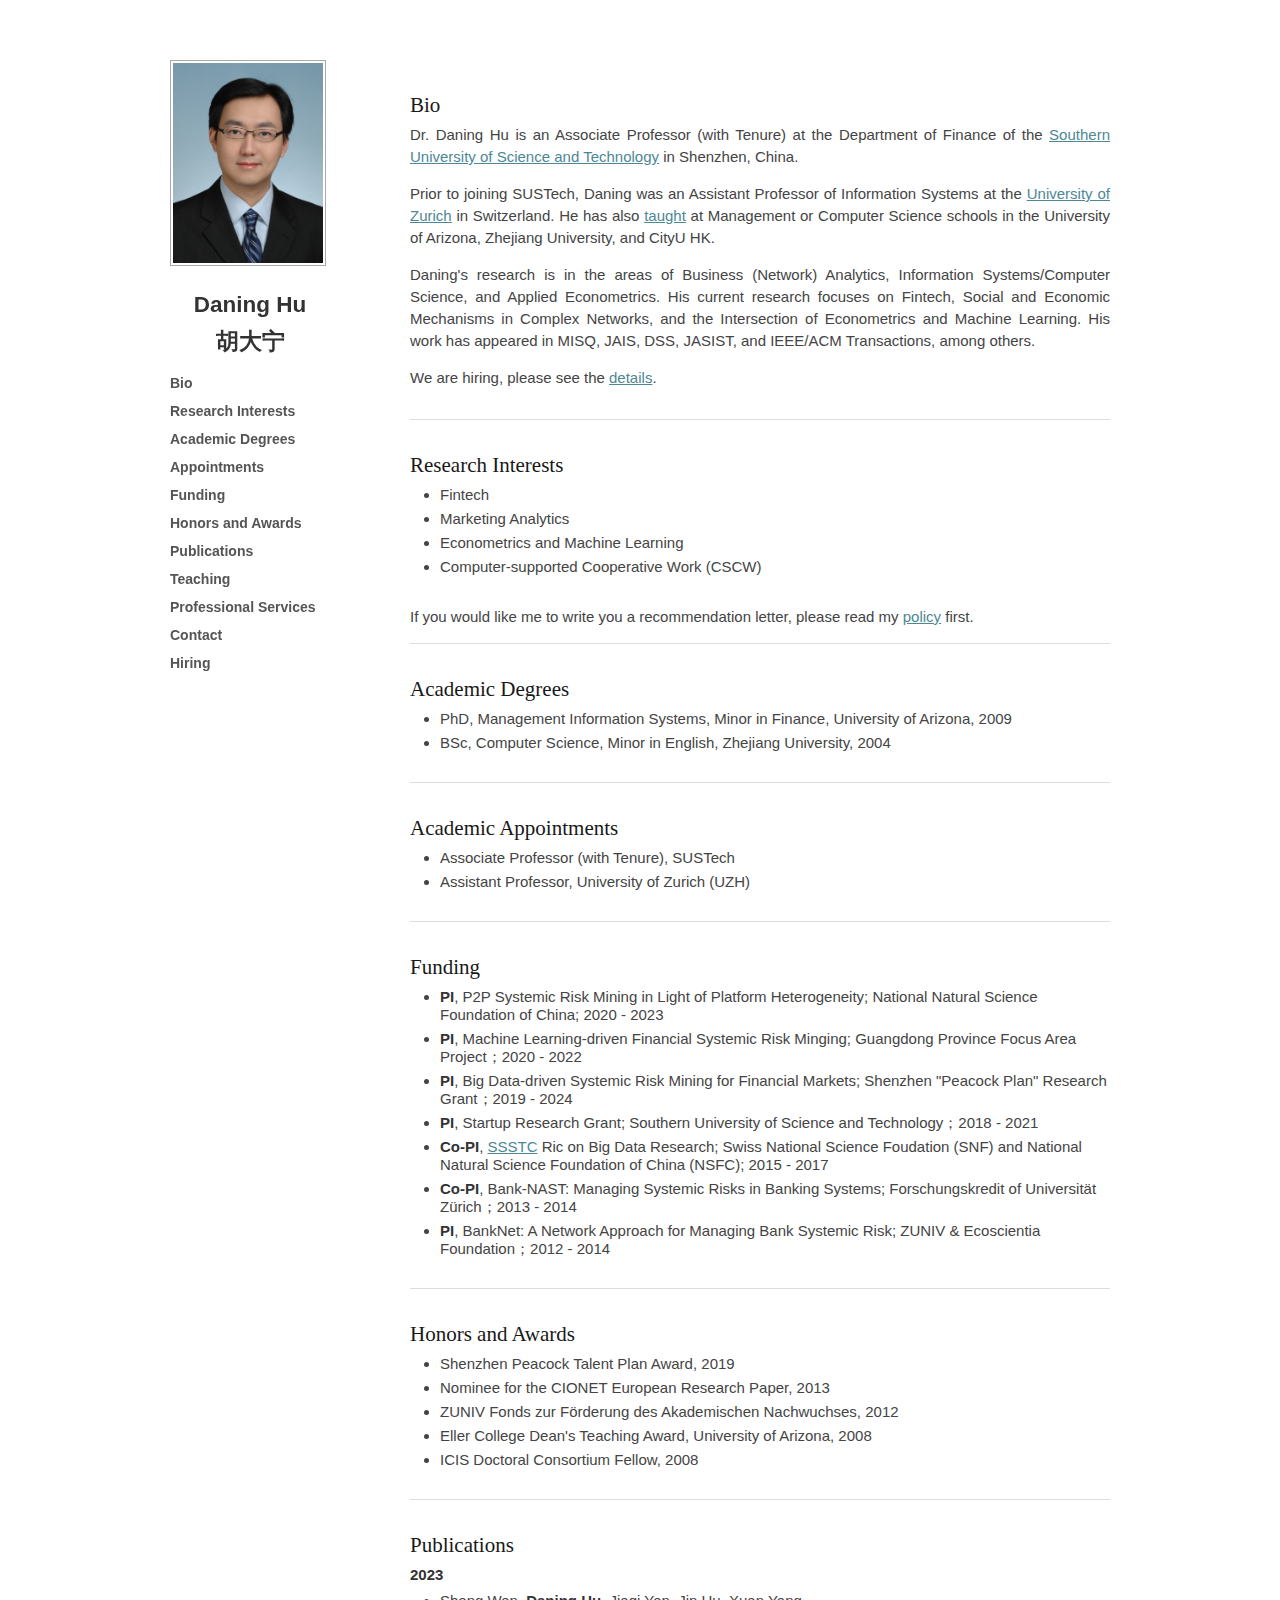
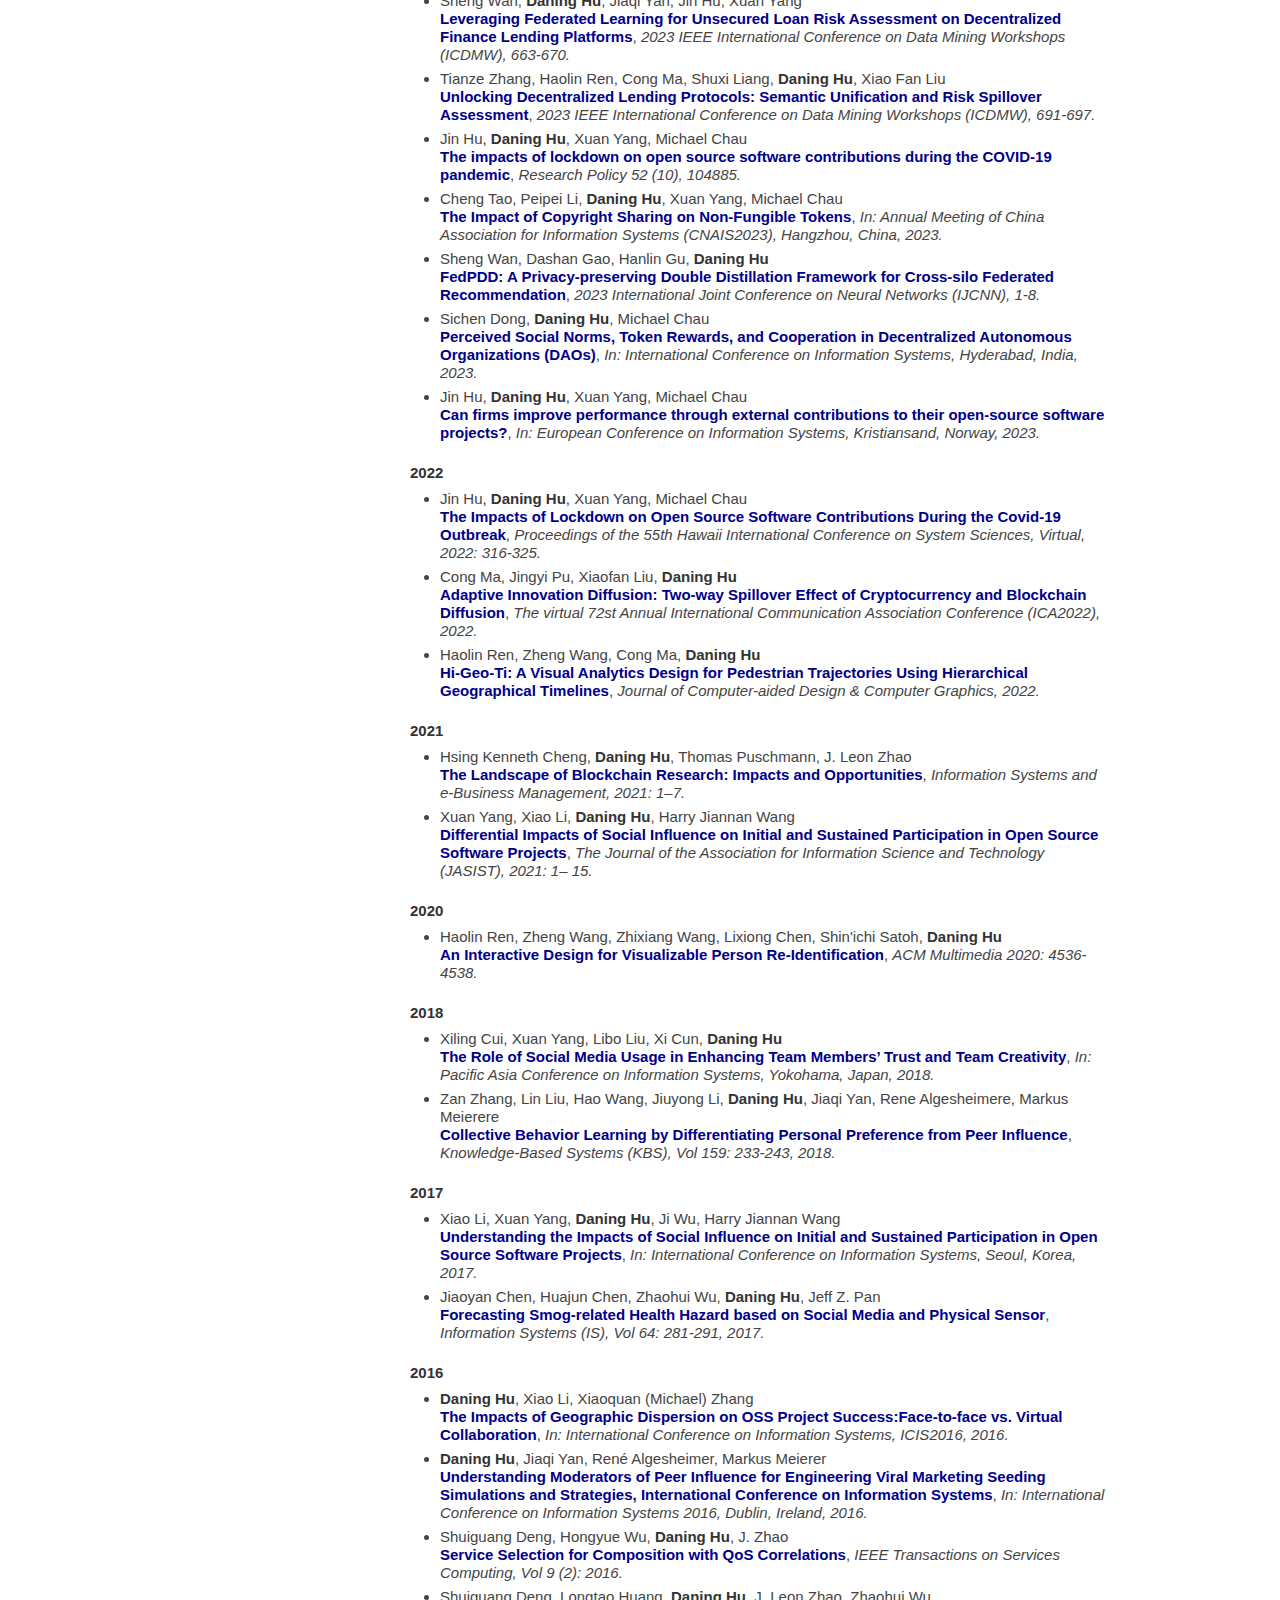
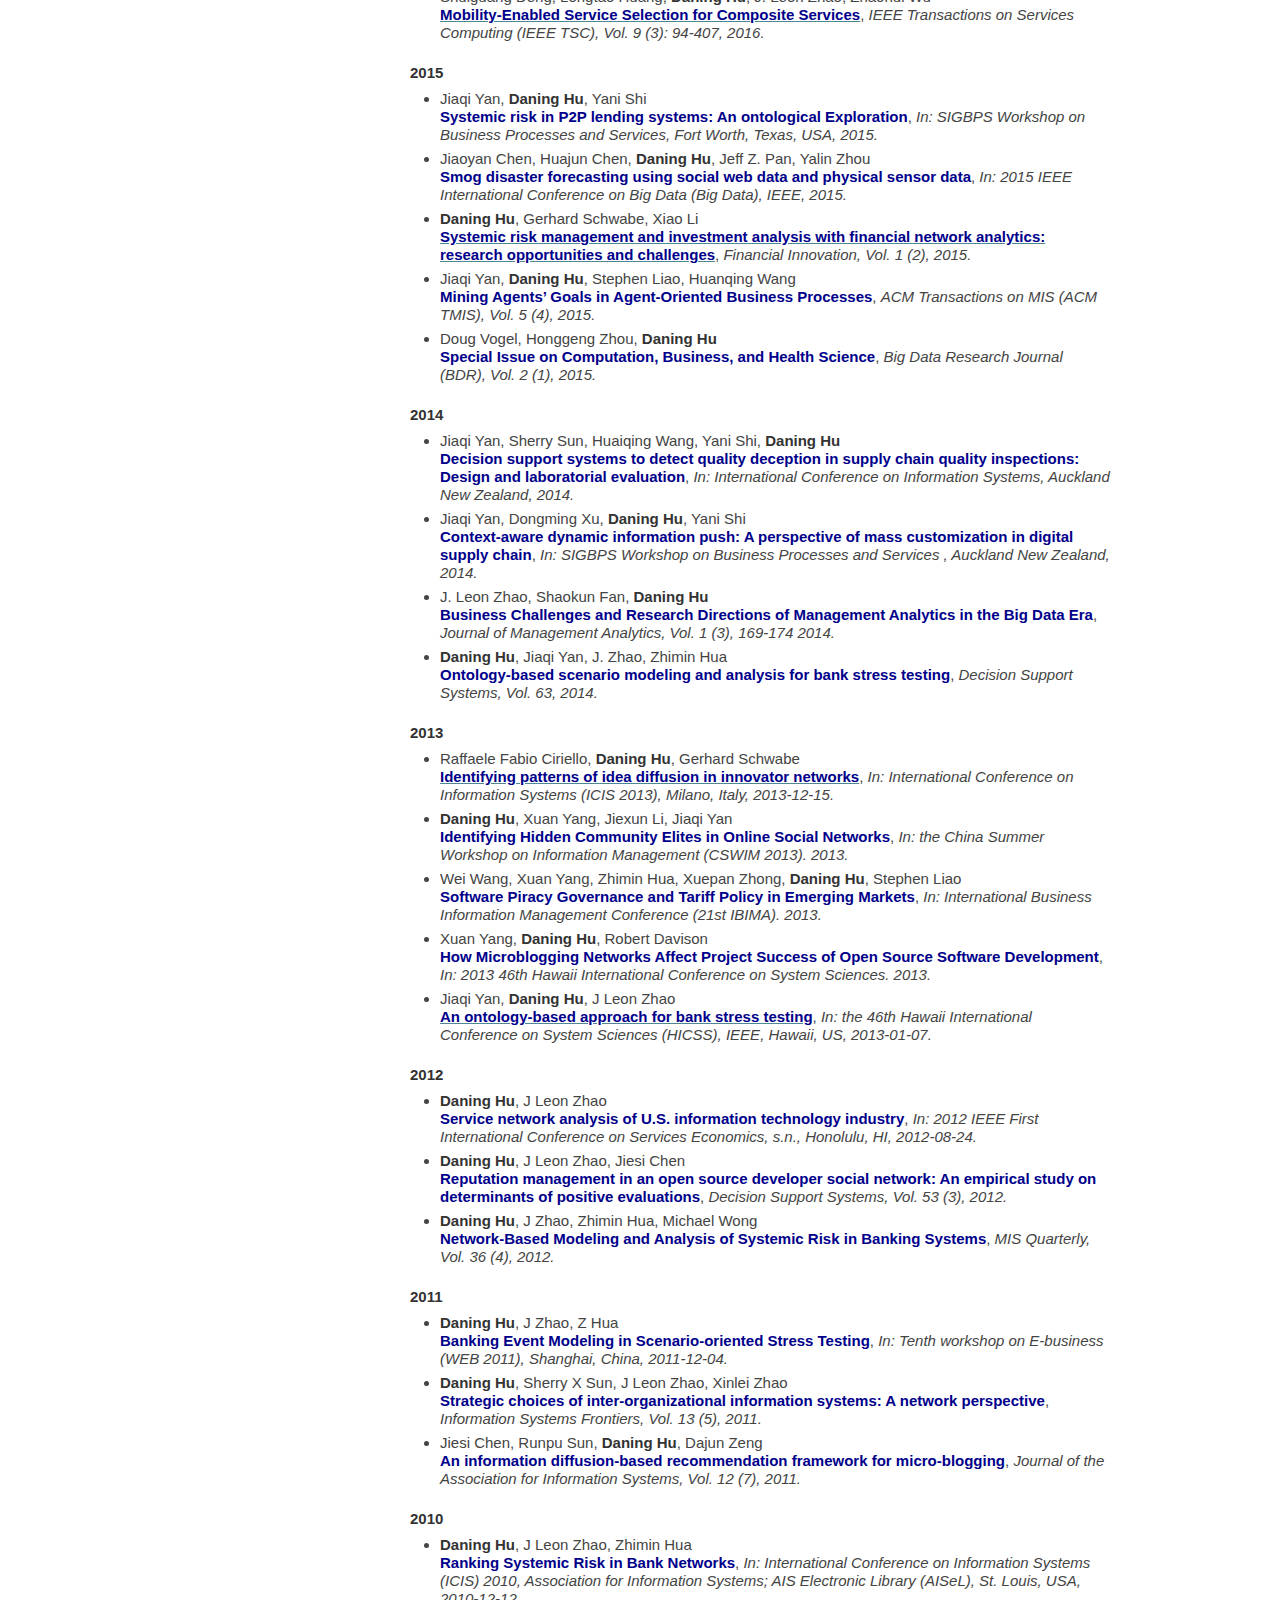
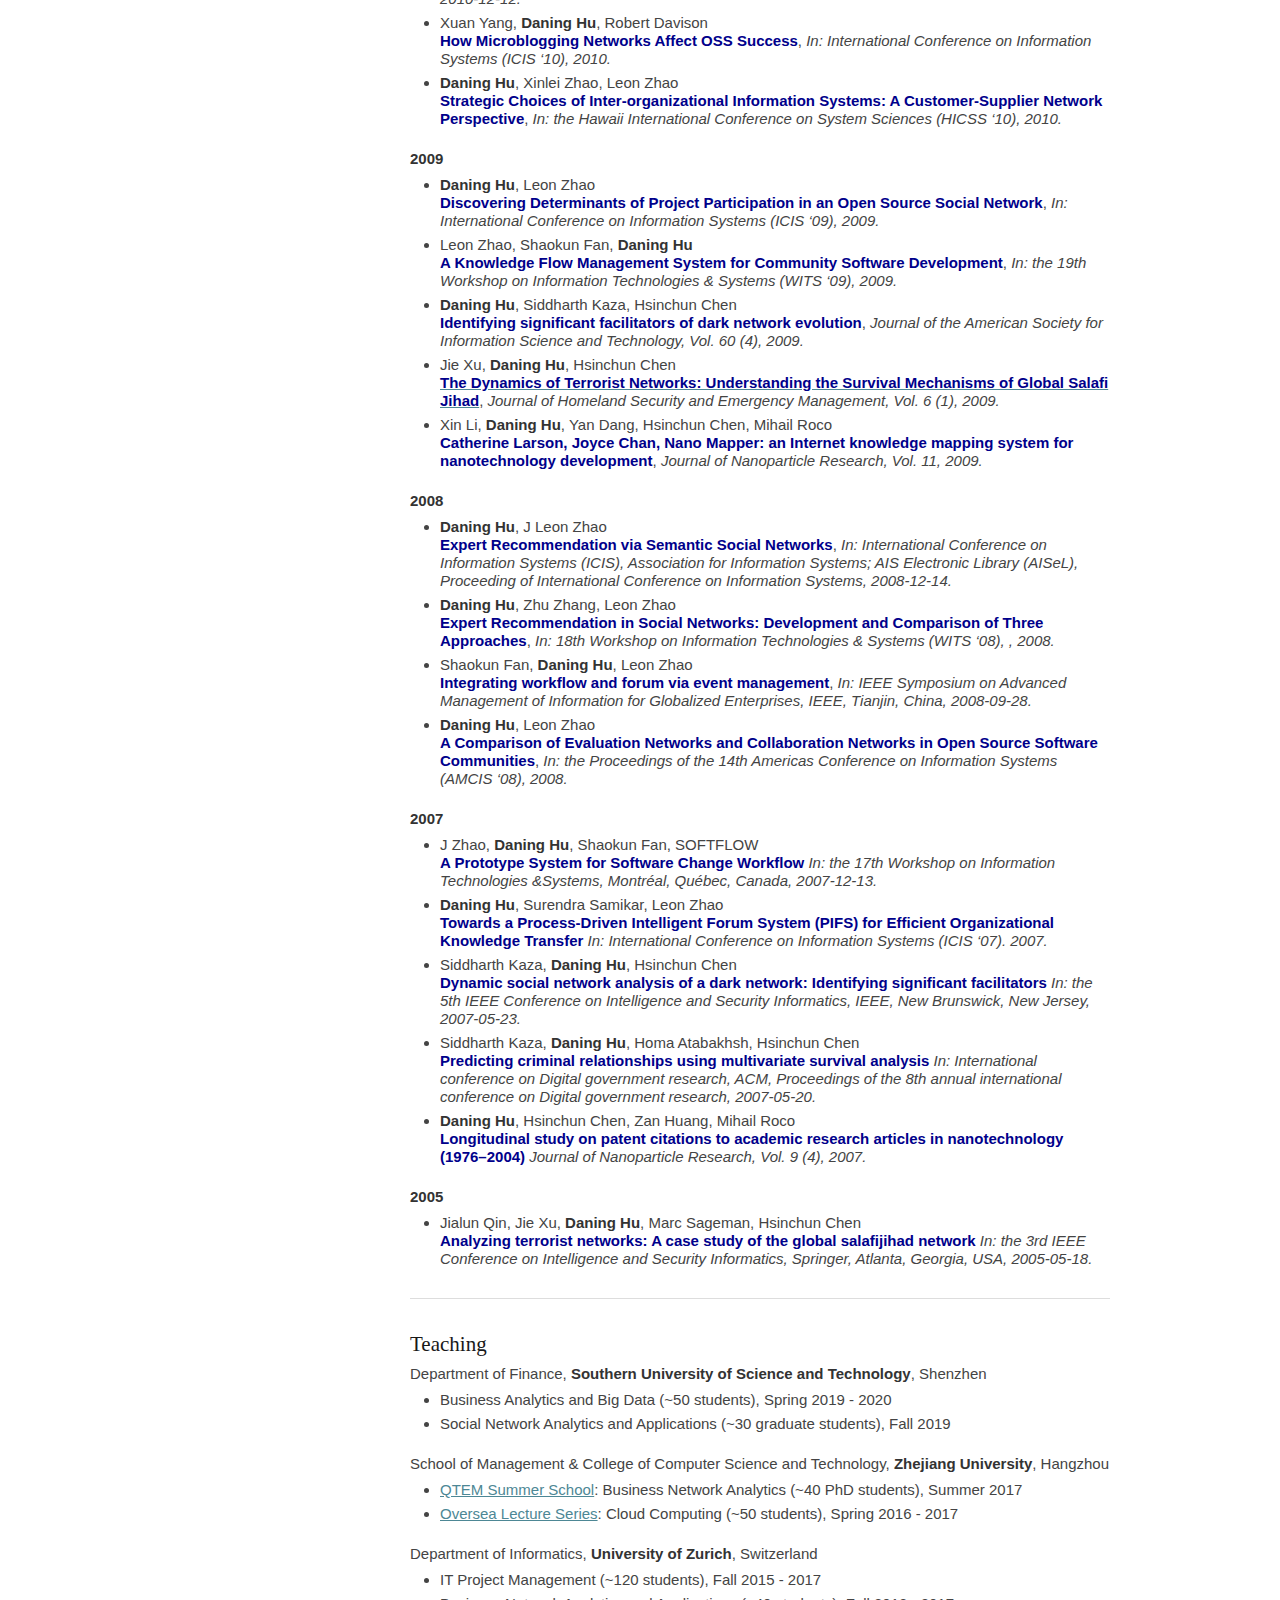
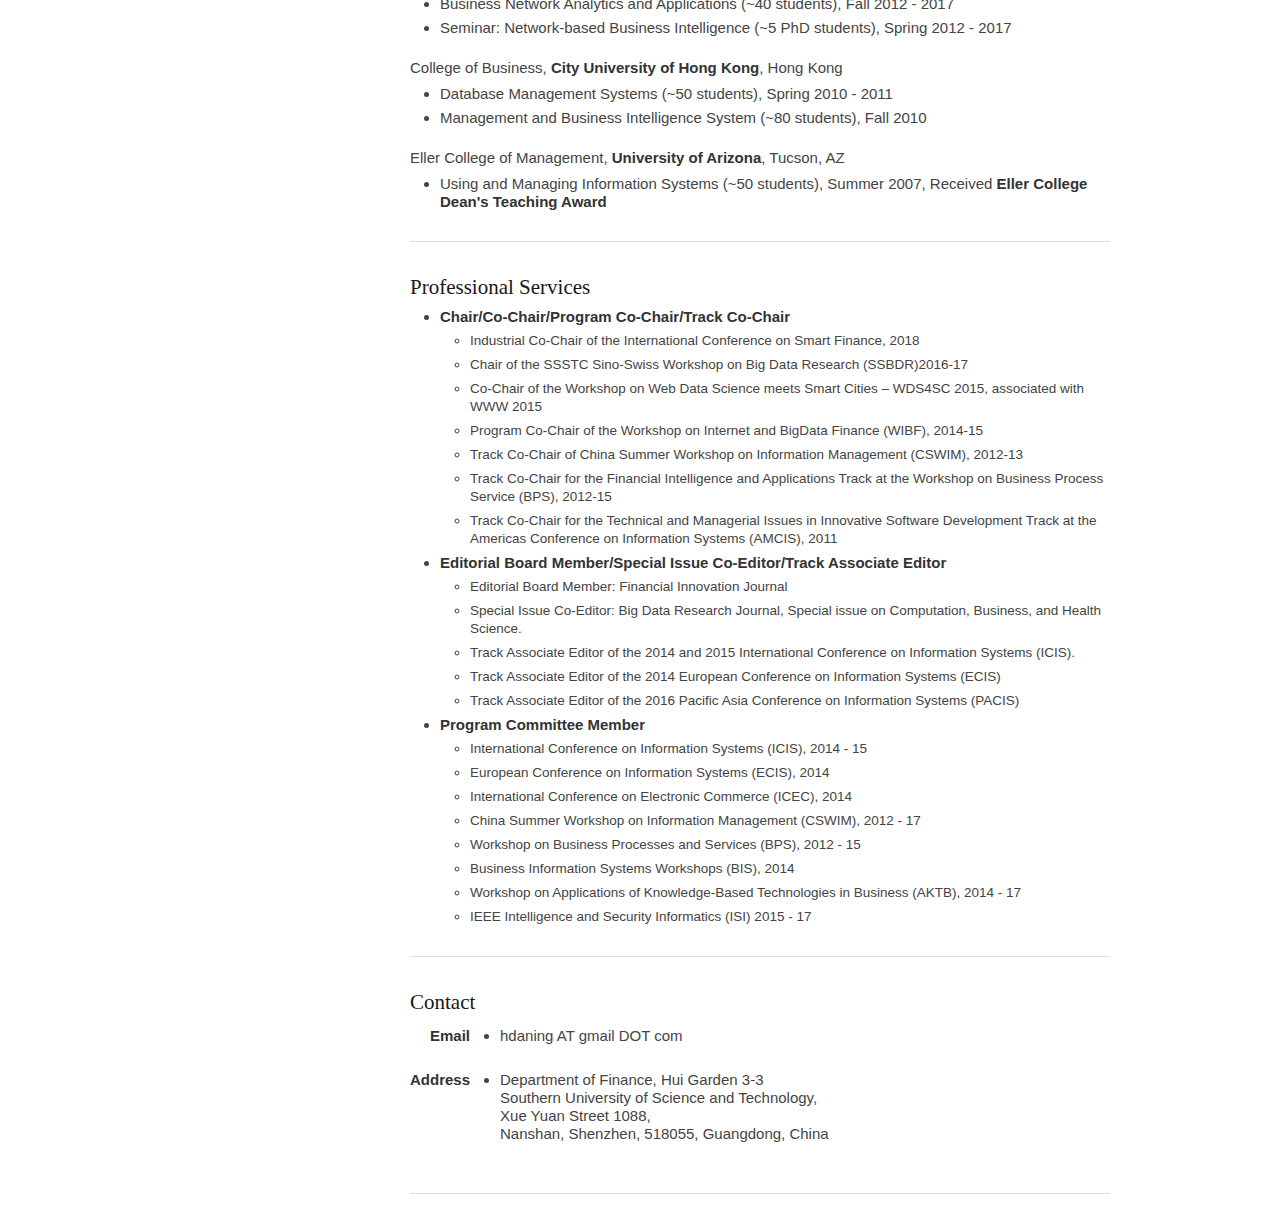
==== commit 3fdb4e79: "Update index.html" ====
--- a/index.html
+++ b/index.html
@@ -202,6 +202,45 @@
 
 <div class="doc-section" id="publications">
             <h4>Publications</h4>
+	    <strong>2023</strong>
+            <ul class="disc">
+               <li>
+                	Sheng Wan, <strong>Daning Hu</strong>, Jiaqi Yan, Jin Hu, Xuan Yang<br/>
+                	<strong style="color:darkblue">Leveraging Federated Learning for Unsecured Loan Risk Assessment on Decentralized Finance Lending Platforms</strong>,
+                	<em>2023 IEEE International Conference on Data Mining Workshops (ICDMW), 663-670.</em> 
+                </li>
+		<li>
+                	Tianze Zhang, Haolin Ren, Cong Ma, Shuxi Liang, <strong>Daning Hu</strong>, Xiao Fan Liu<br/>
+                	<strong style="color:darkblue">Unlocking Decentralized Lending Protocols: Semantic Unification and Risk Spillover Assessment</strong>,
+                	<em>2023 IEEE International Conference on Data Mining Workshops (ICDMW), 691-697.</em> 
+                </li>
+		<li>
+                	Jin Hu, <strong>Daning Hu</strong>, Xuan Yang, Michael Chau<br/>
+                	<strong style="color:darkblue">The impacts of lockdown on open source software contributions during the COVID-19 pandemic</strong>,
+                	<em>Research Policy 52 (10), 104885.</em> 
+                </li>
+		<li>
+                	Cheng Tao, Peipei Li, <strong>Daning Hu</strong>, Xuan Yang, Michael Chau<br/>
+                	<strong style="color:darkblue">The Impact of Copyright Sharing on Non-Fungible Tokens</strong>,
+                	<em>In: Annual Meeting of China Association for Information Systems (CNAIS2023), Hangzhou, China, 2023.</em> 
+                </li>
+		<li>
+                	Sheng Wan, Dashan Gao, Hanlin Gu, <strong>Daning Hu</strong><br/>
+                	<strong style="color:darkblue">FedPDD: A Privacy-preserving Double Distillation Framework for Cross-silo Federated Recommendation</strong>,
+                	<em>2023 International Joint Conference on Neural Networks (IJCNN), 1-8.</em> 
+                </li>
+		<li>
+                	Sichen Dong, <strong>Daning Hu</strong>, Michael Chau<br/>
+                	<strong style="color:darkblue">Perceived Social Norms, Token Rewards, and Cooperation in Decentralized Autonomous Organizations (DAOs)</strong>,
+                	<em>In: International Conference on Information Systems, Hyderabad, India, 2023.</em> 
+                </li>
+		<li>
+                	Jin Hu, <strong>Daning Hu</strong>, Xuan Yang, Michael Chau<br/>
+                	<strong style="color:darkblue">Can firms improve performance through external contributions to their open-source software projects?</strong>,
+                	<em>In: European Conference on Information Systems, Kristiansand, Norway, 2023.</em> 
+                </li>
+		</ul>
+	
 	    <strong>2022</strong>
             <ul class="disc">
                <li>
@@ -234,6 +273,7 @@
                 	<em>The Journal of the Association for Information Science and Technology (JASIST), 2021: 1– 15.</em> 
                 </li>
 		</ul>
+	
             <strong>2020</strong>
             <ul class="disc">
                <li>
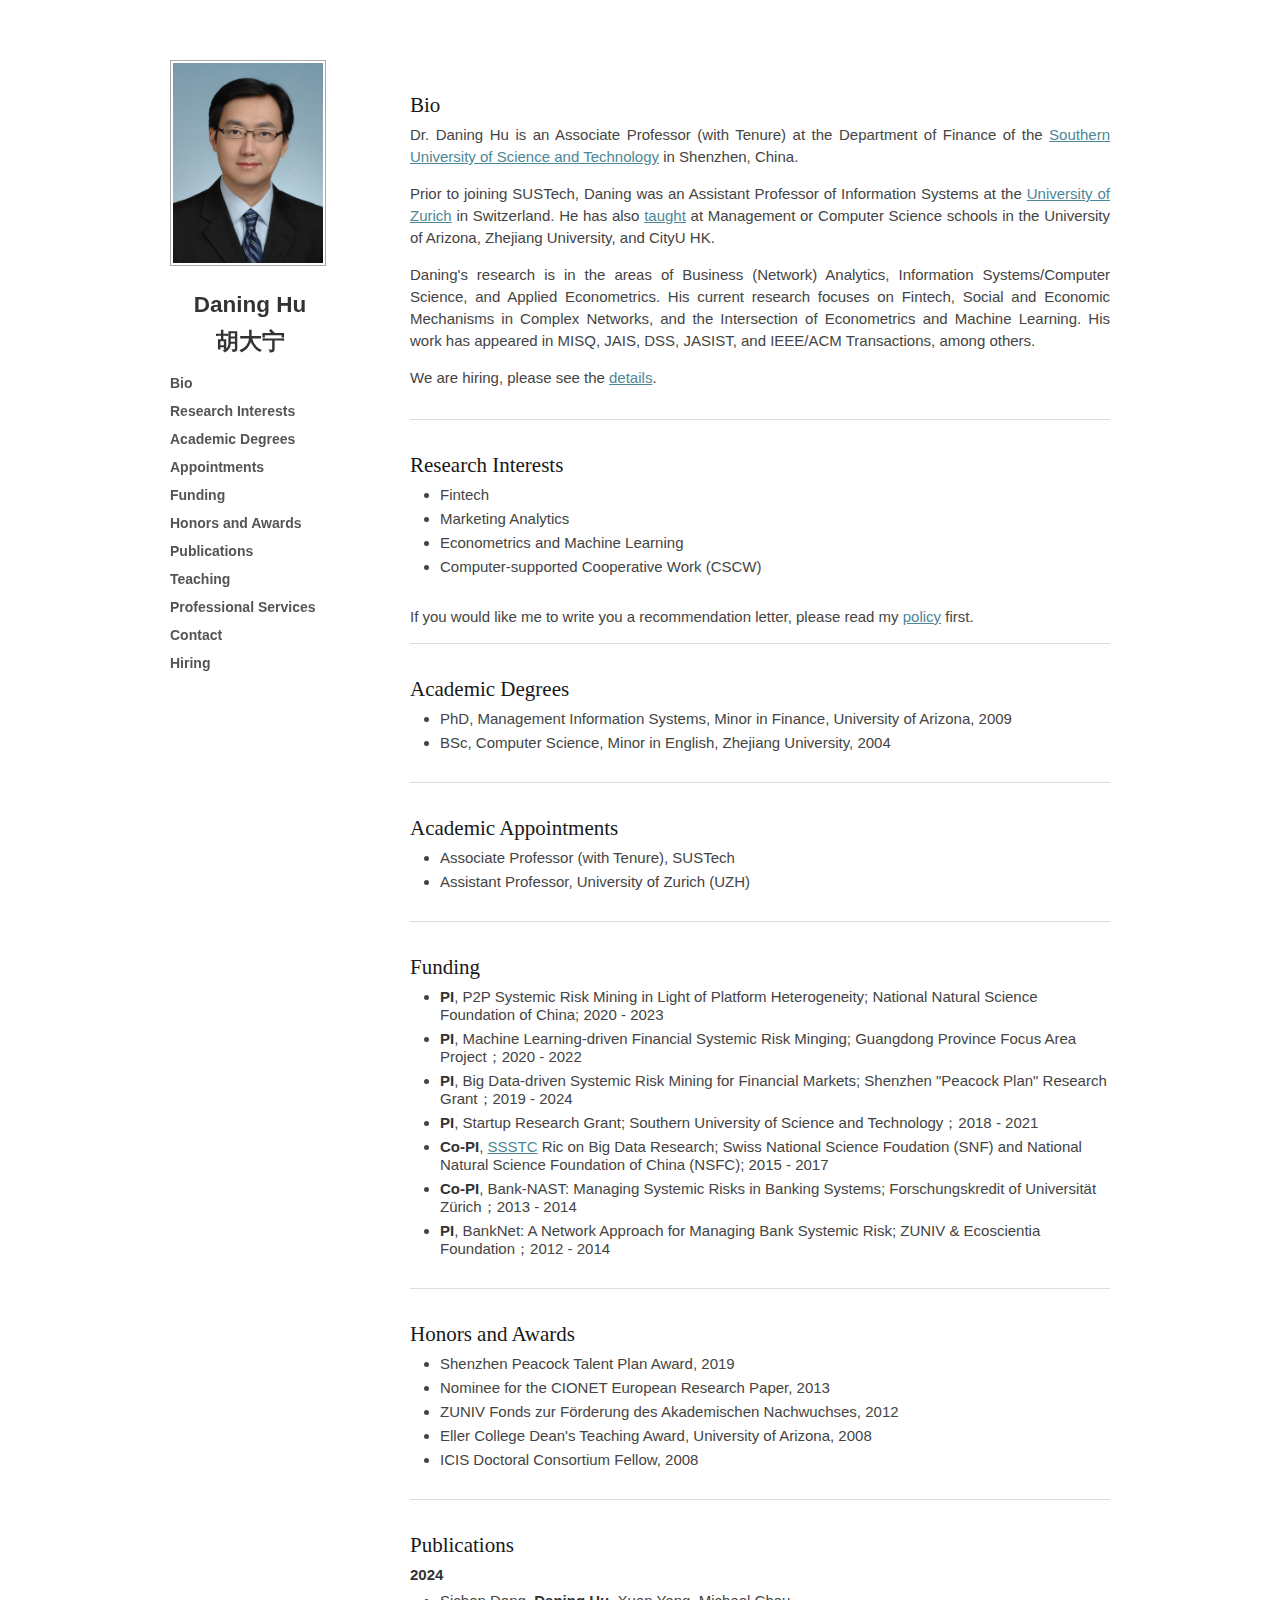
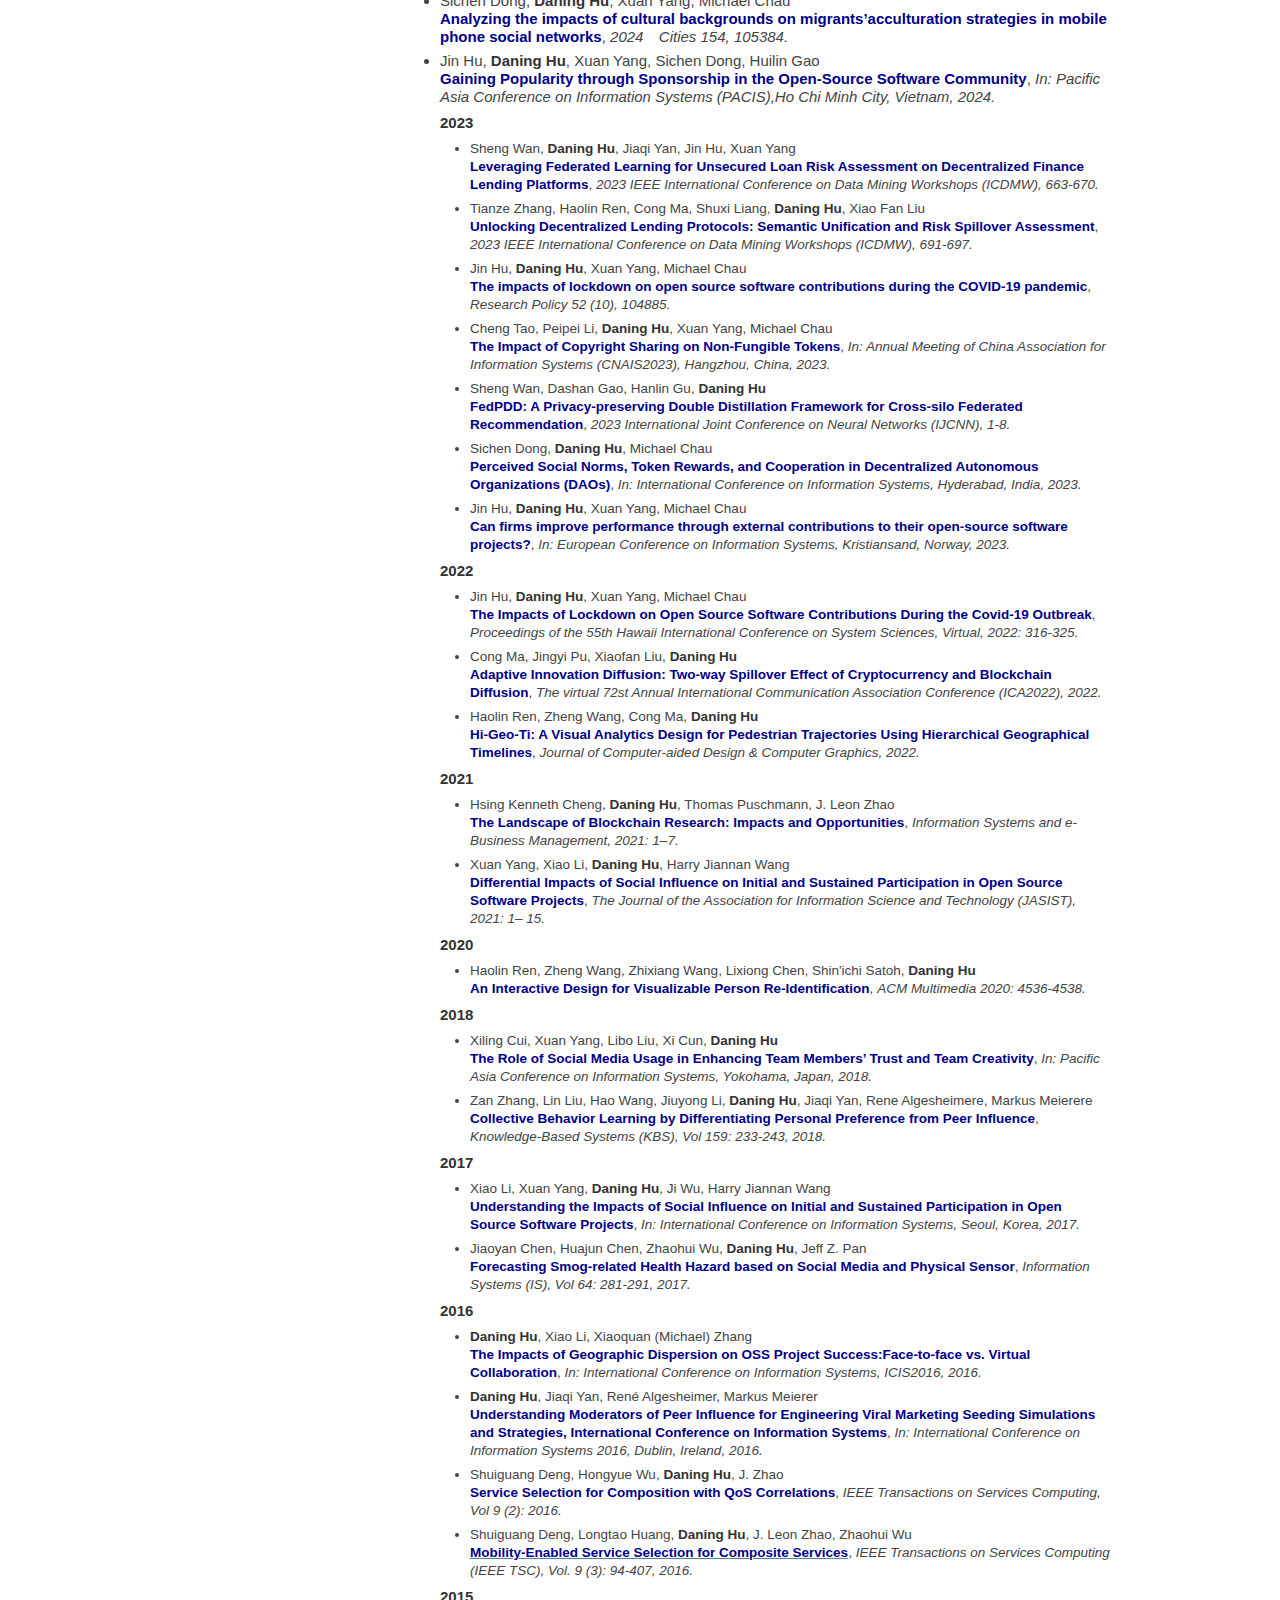
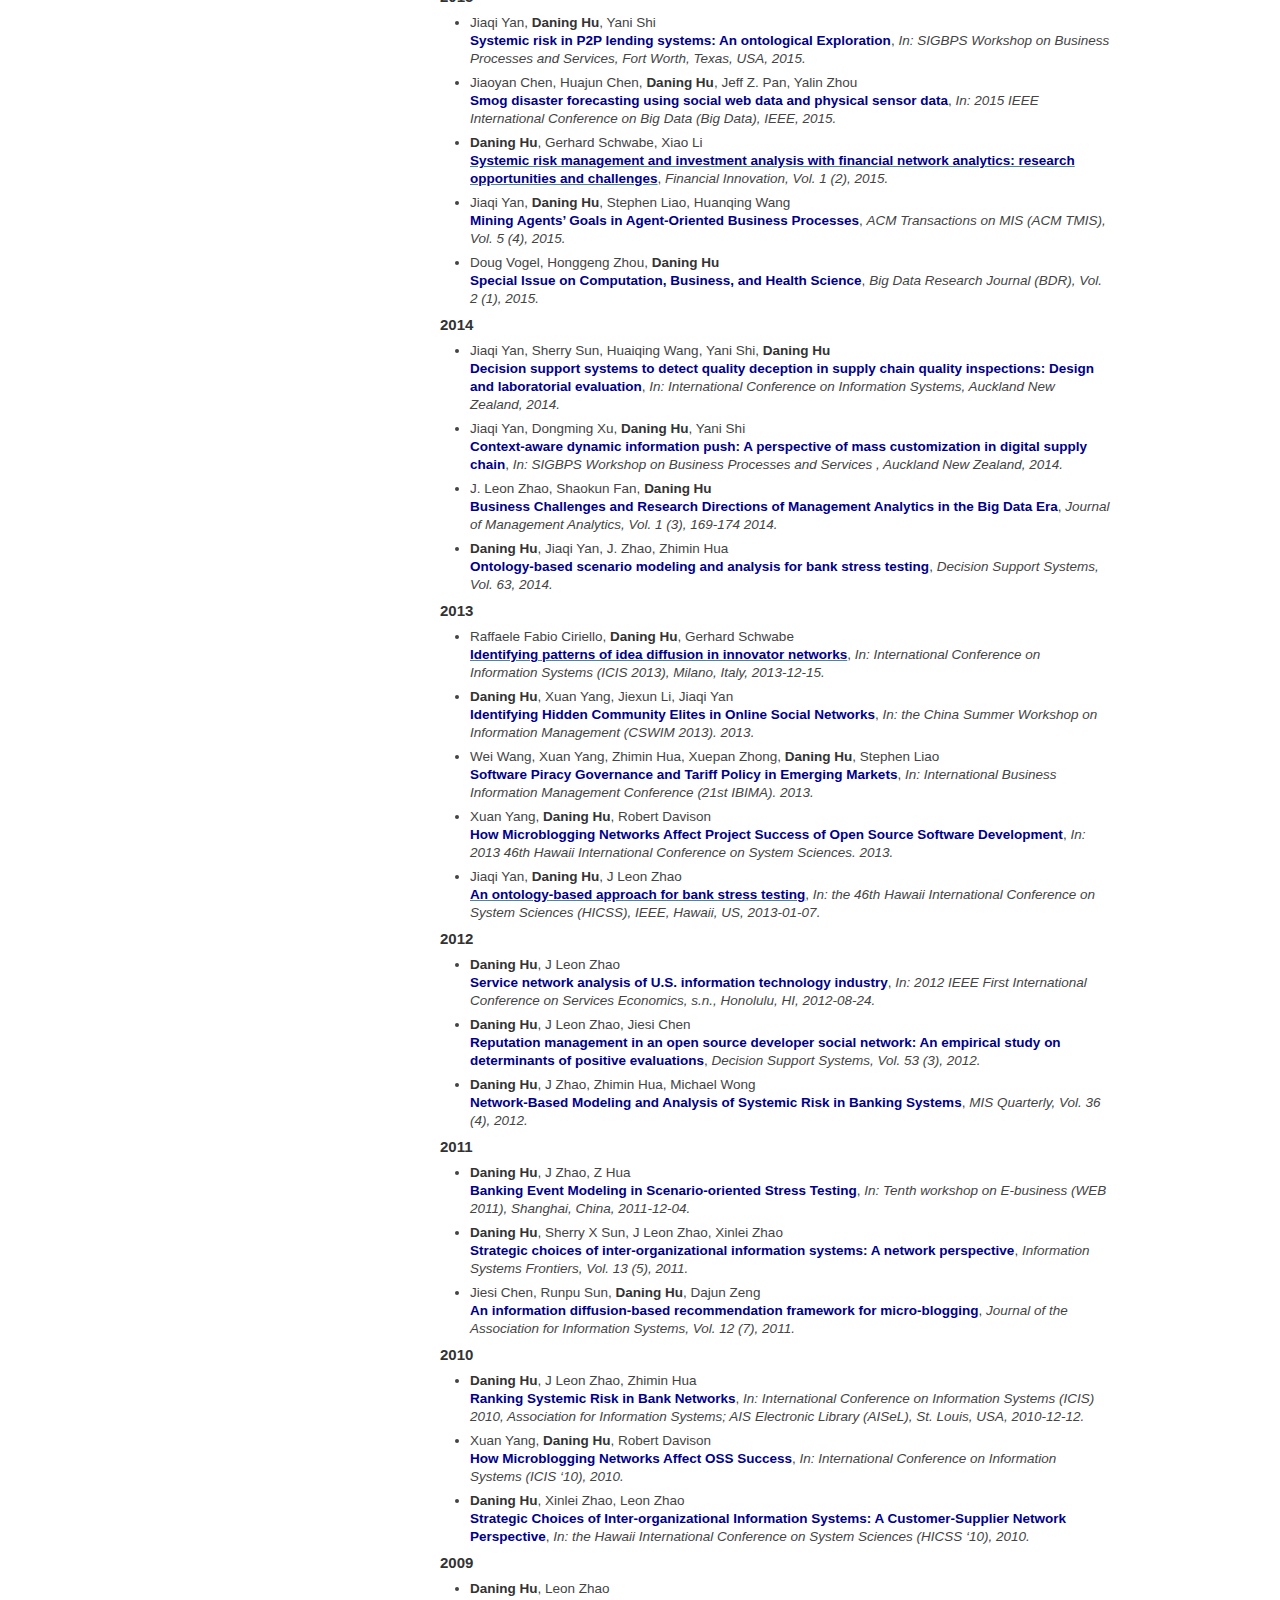
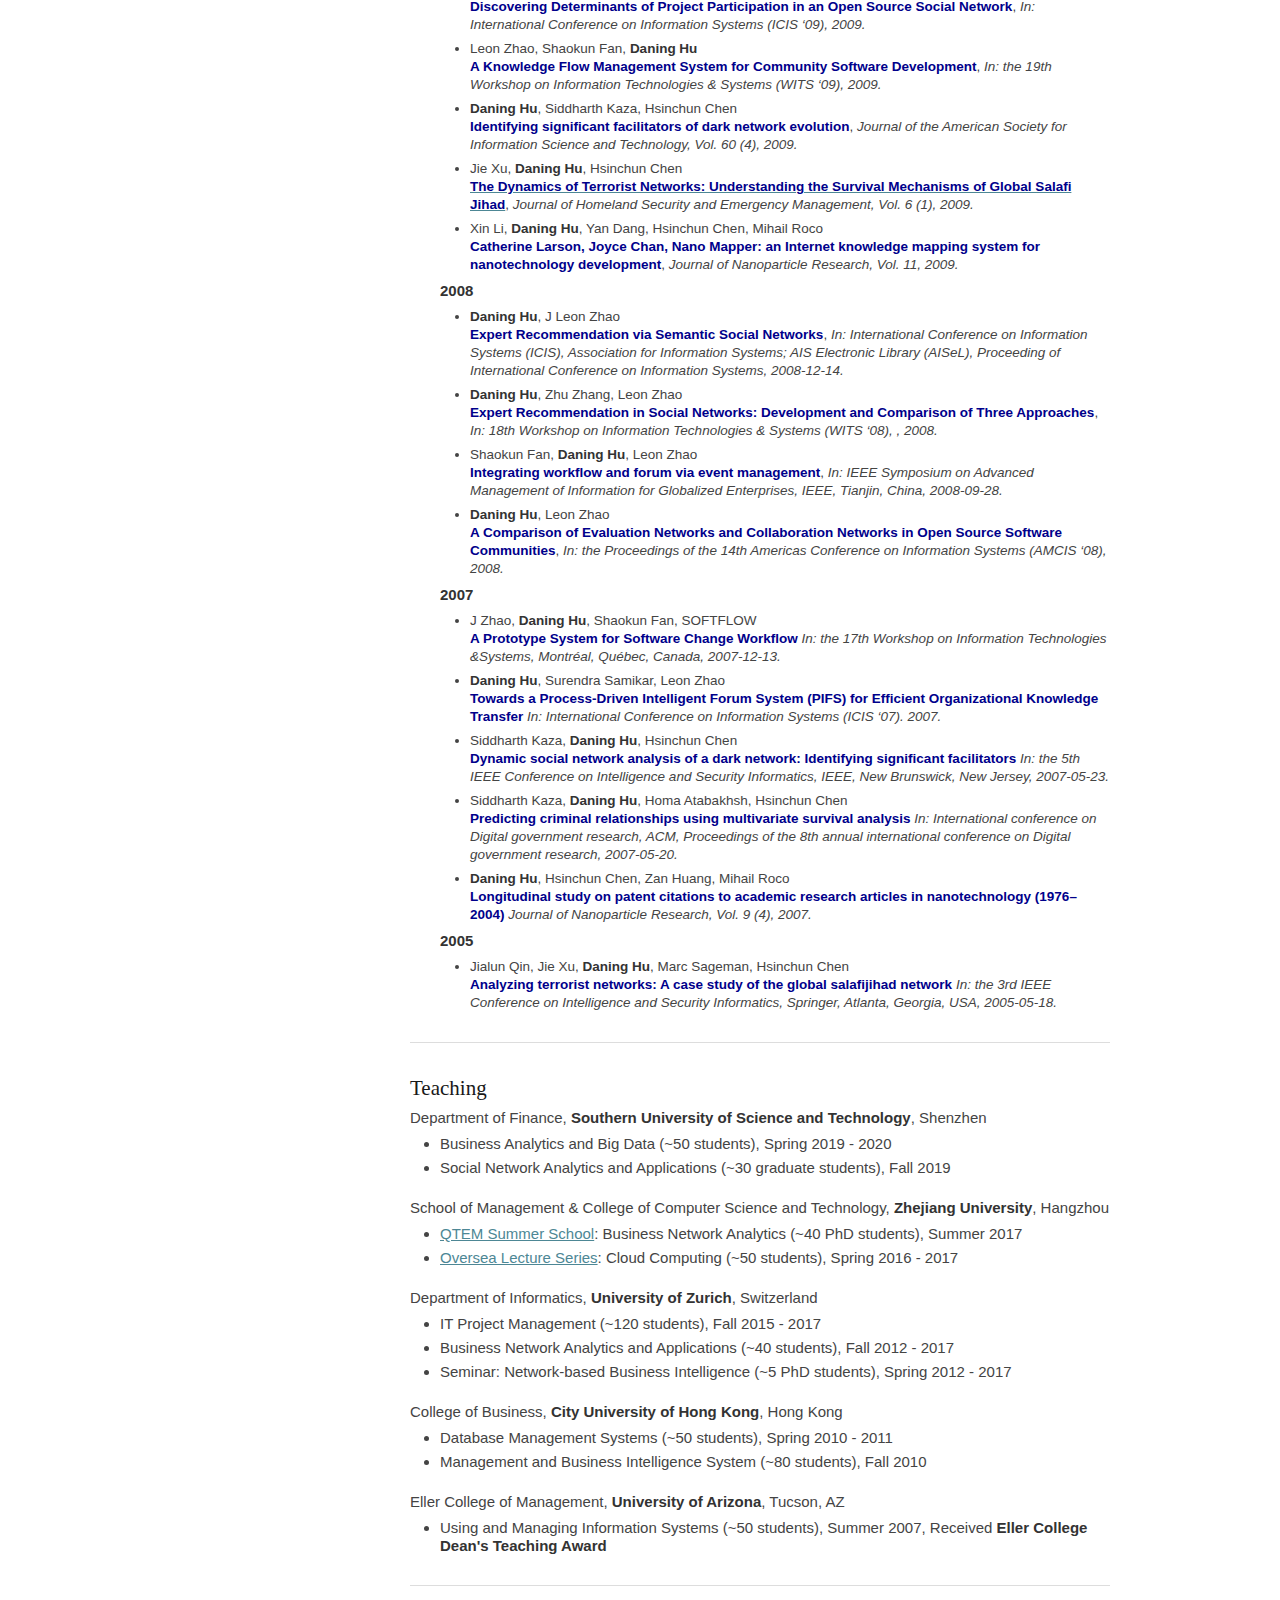
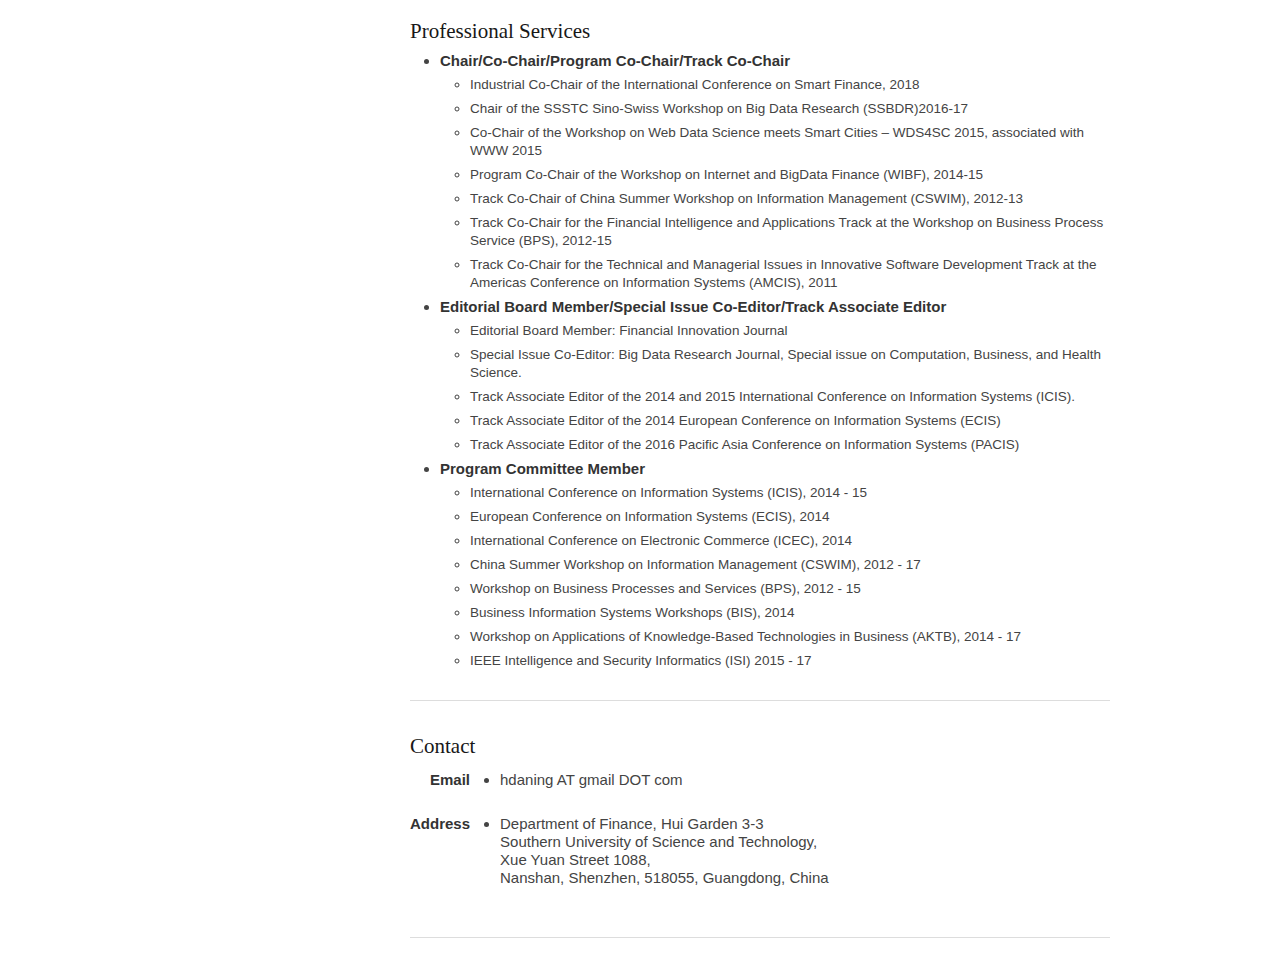
==== commit dbcdad84: "Update index.html" ====
--- a/index.html
+++ b/index.html
@@ -202,6 +202,18 @@
 
 <div class="doc-section" id="publications">
             <h4>Publications</h4>
+	    <strong>2024</strong>
+	    <ul class="disc">
+	       <li>    
+		       Sichen Dong, <strong> Daning Hu</strong>, Xuan Yang, Michael Chau<br/>
+		       <strong style="color:darkblue">Analyzing the impacts of cultural backgrounds on migrants’acculturation strategies in mobile phone social networks</strong>,
+		       <em>2024 Cities 154, 105384.</em>
+	       </li>   
+	       <li>     
+		       Jin Hu, <strong> Daning Hu</strong>, Xuan Yang, Sichen Dong, Huilin Gao<br/>
+		       <strong style="color:darkblue">Gaining Popularity through Sponsorship in the Open-Source Software Community</strong>,
+		       <em>In: Pacific Asia Conference on Information Systems (PACIS),Ho Chi Minh City, Vietnam, 2024.</em>
+	       </li>        
 	    <strong>2023</strong>
             <ul class="disc">
                <li>
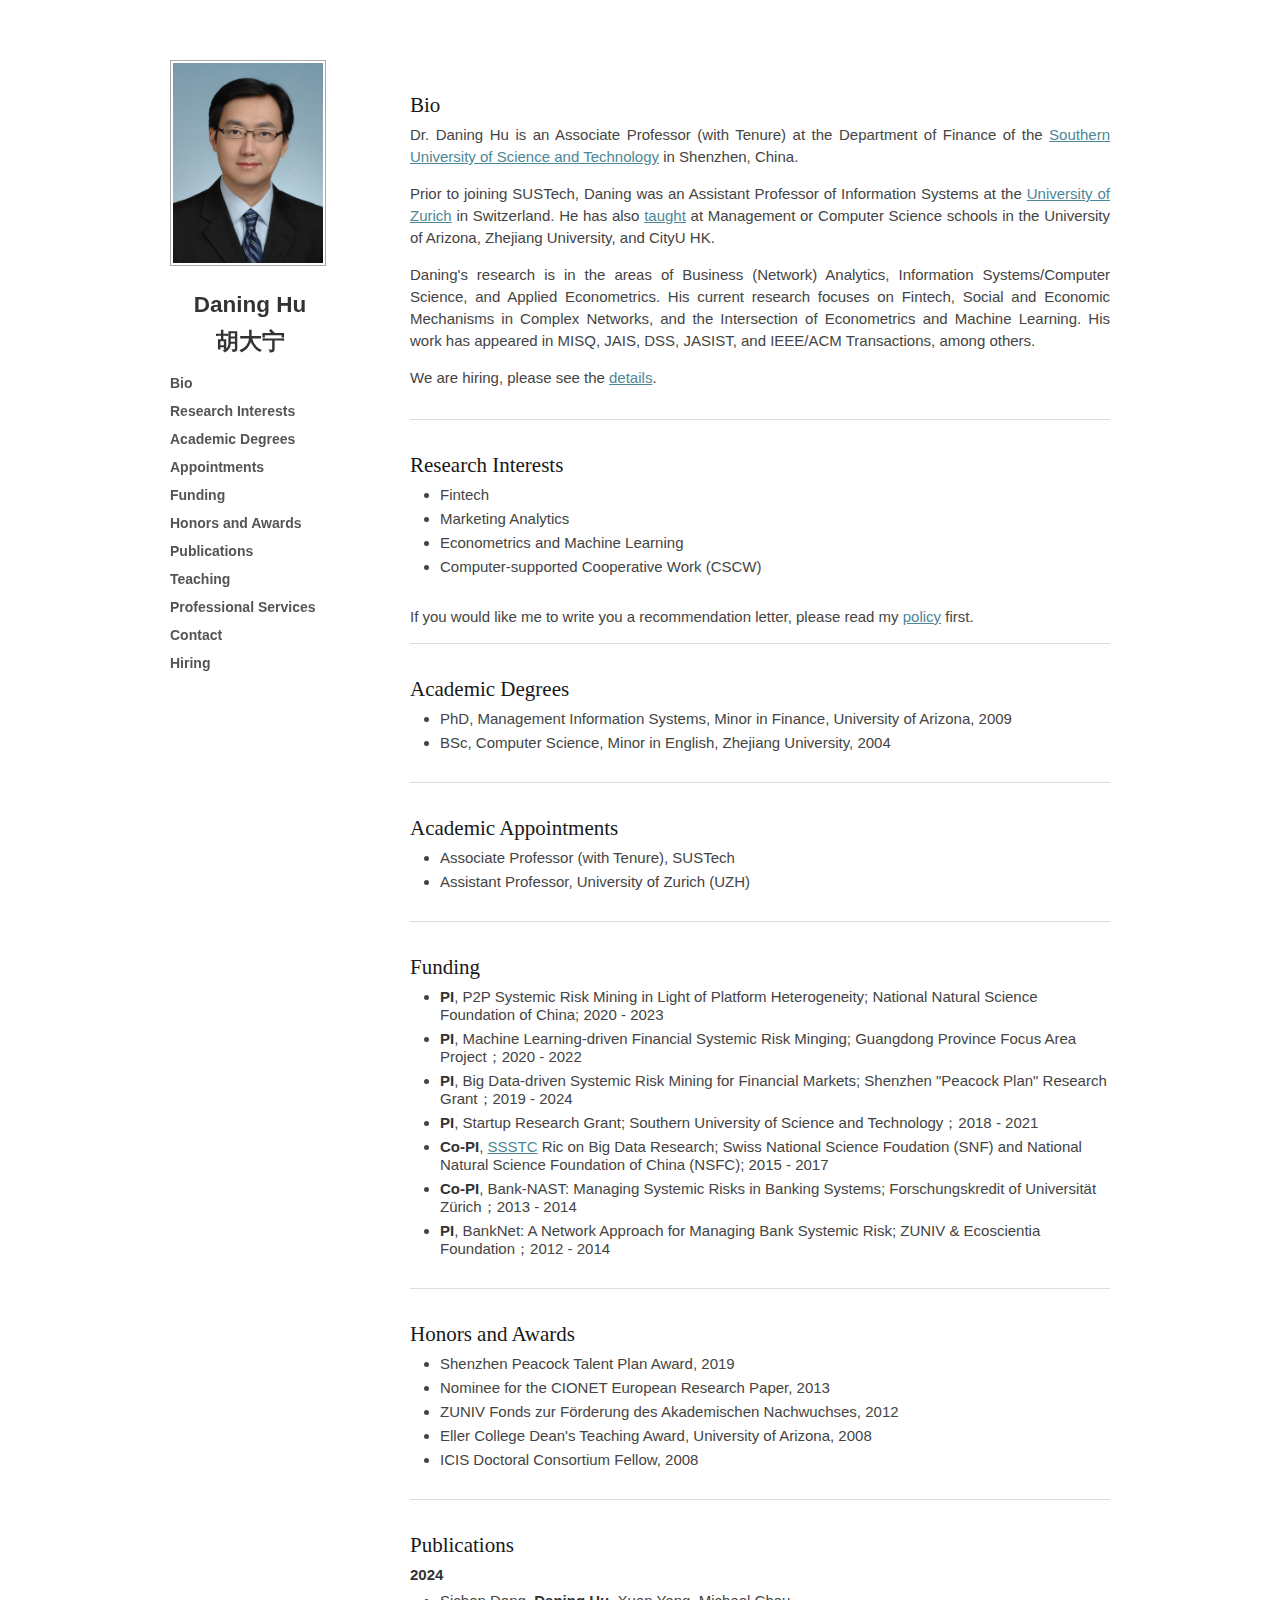
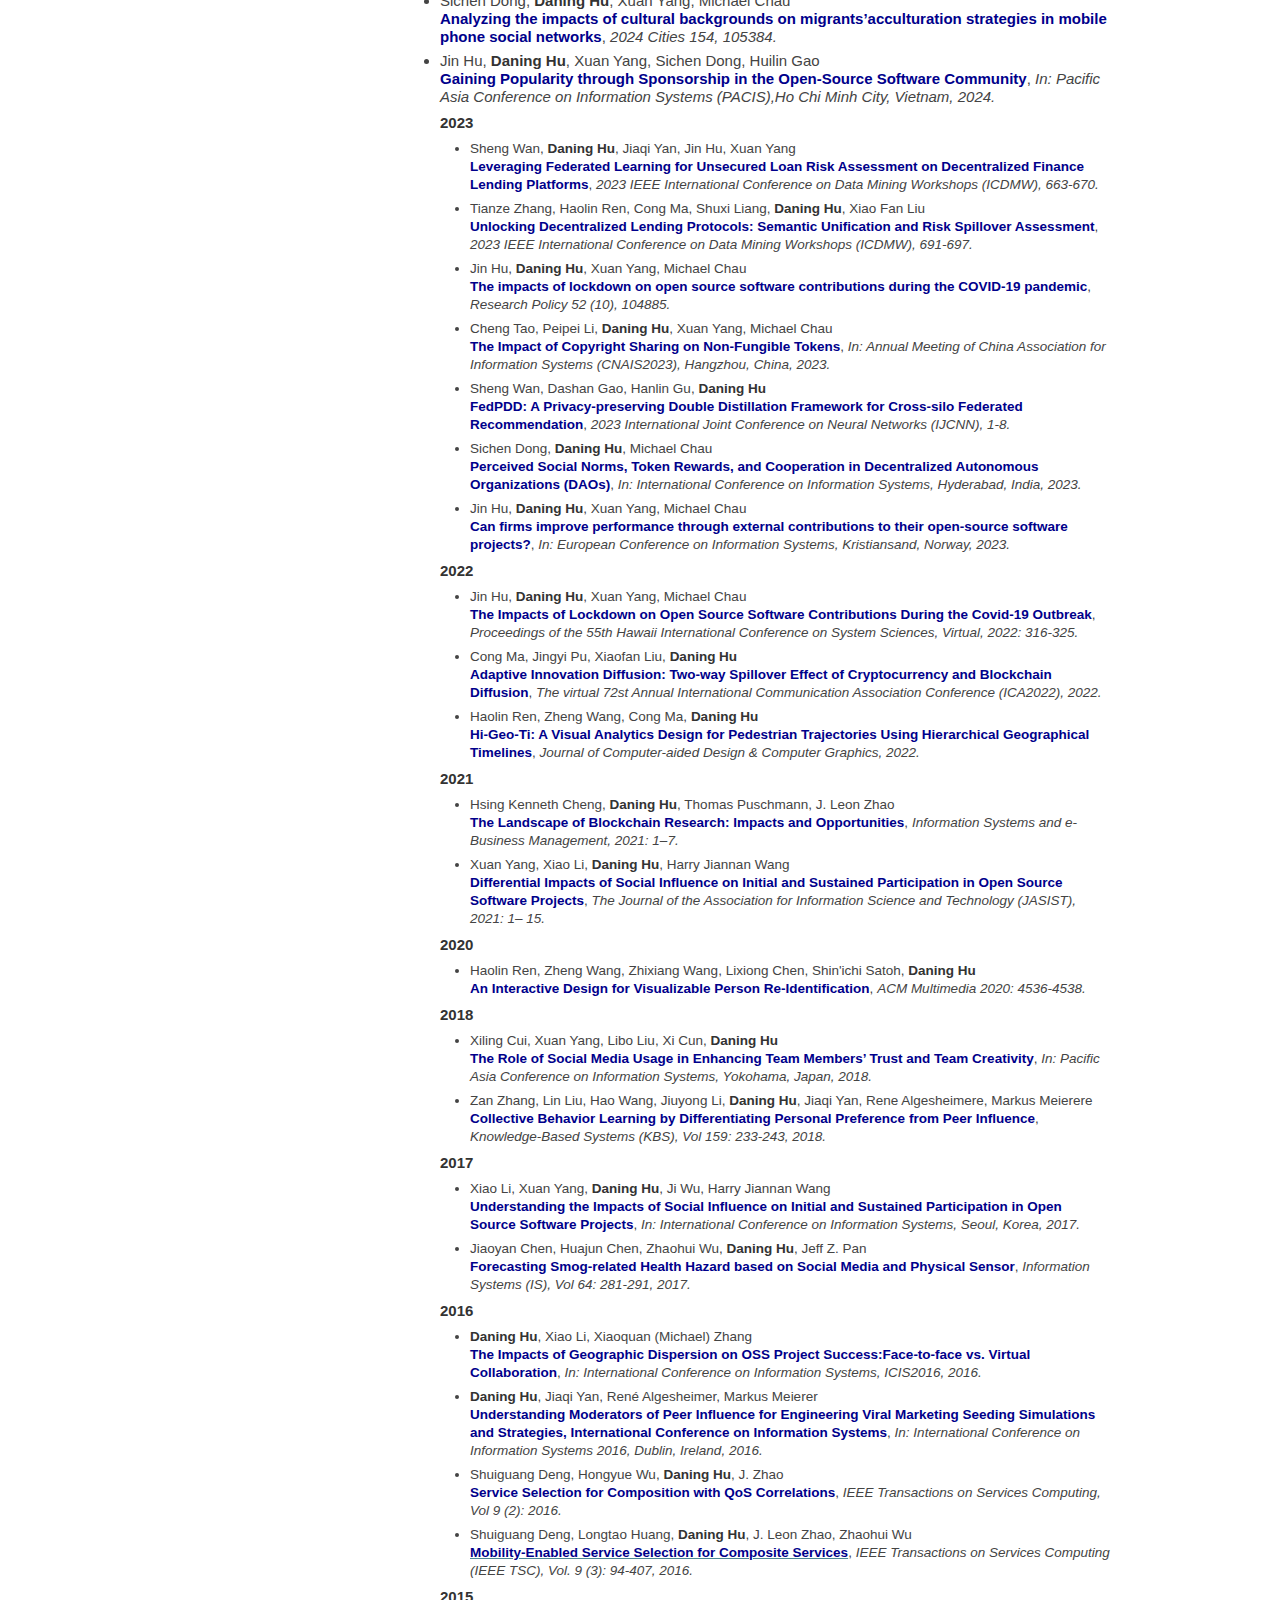
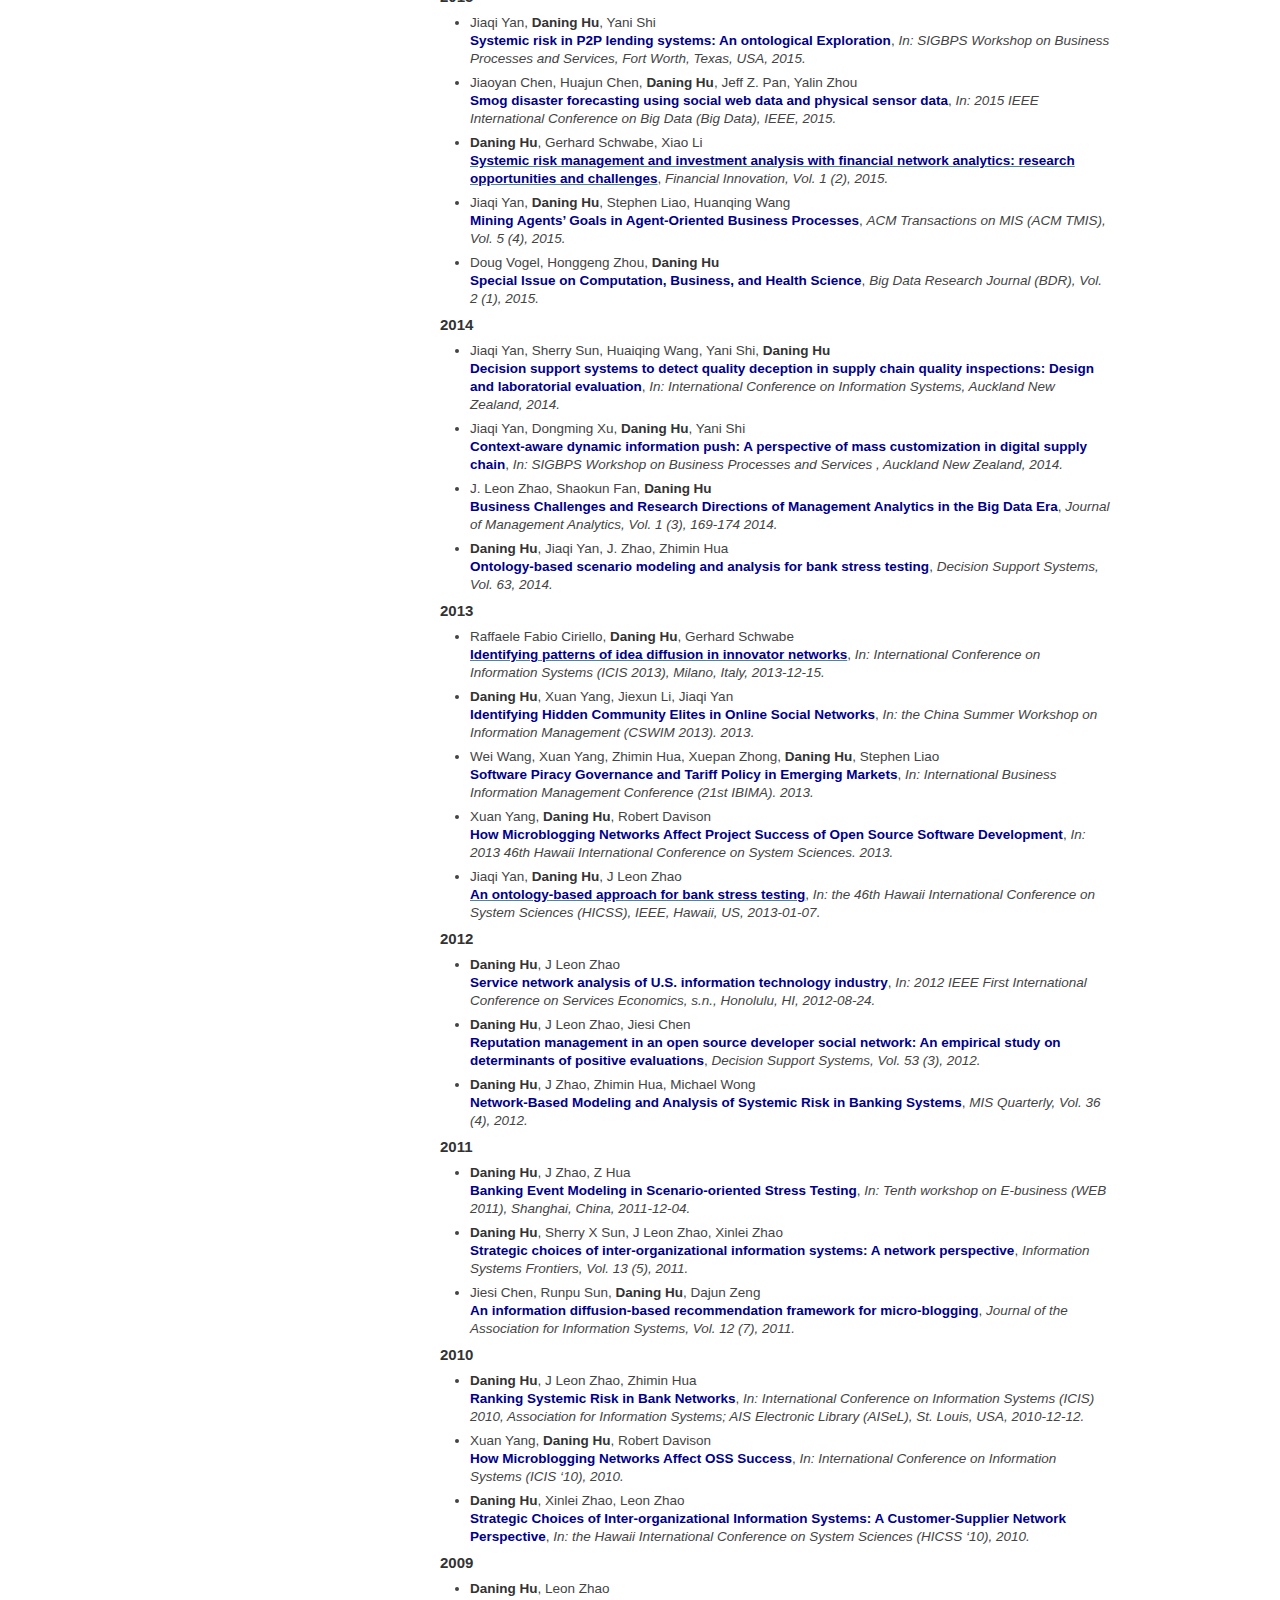
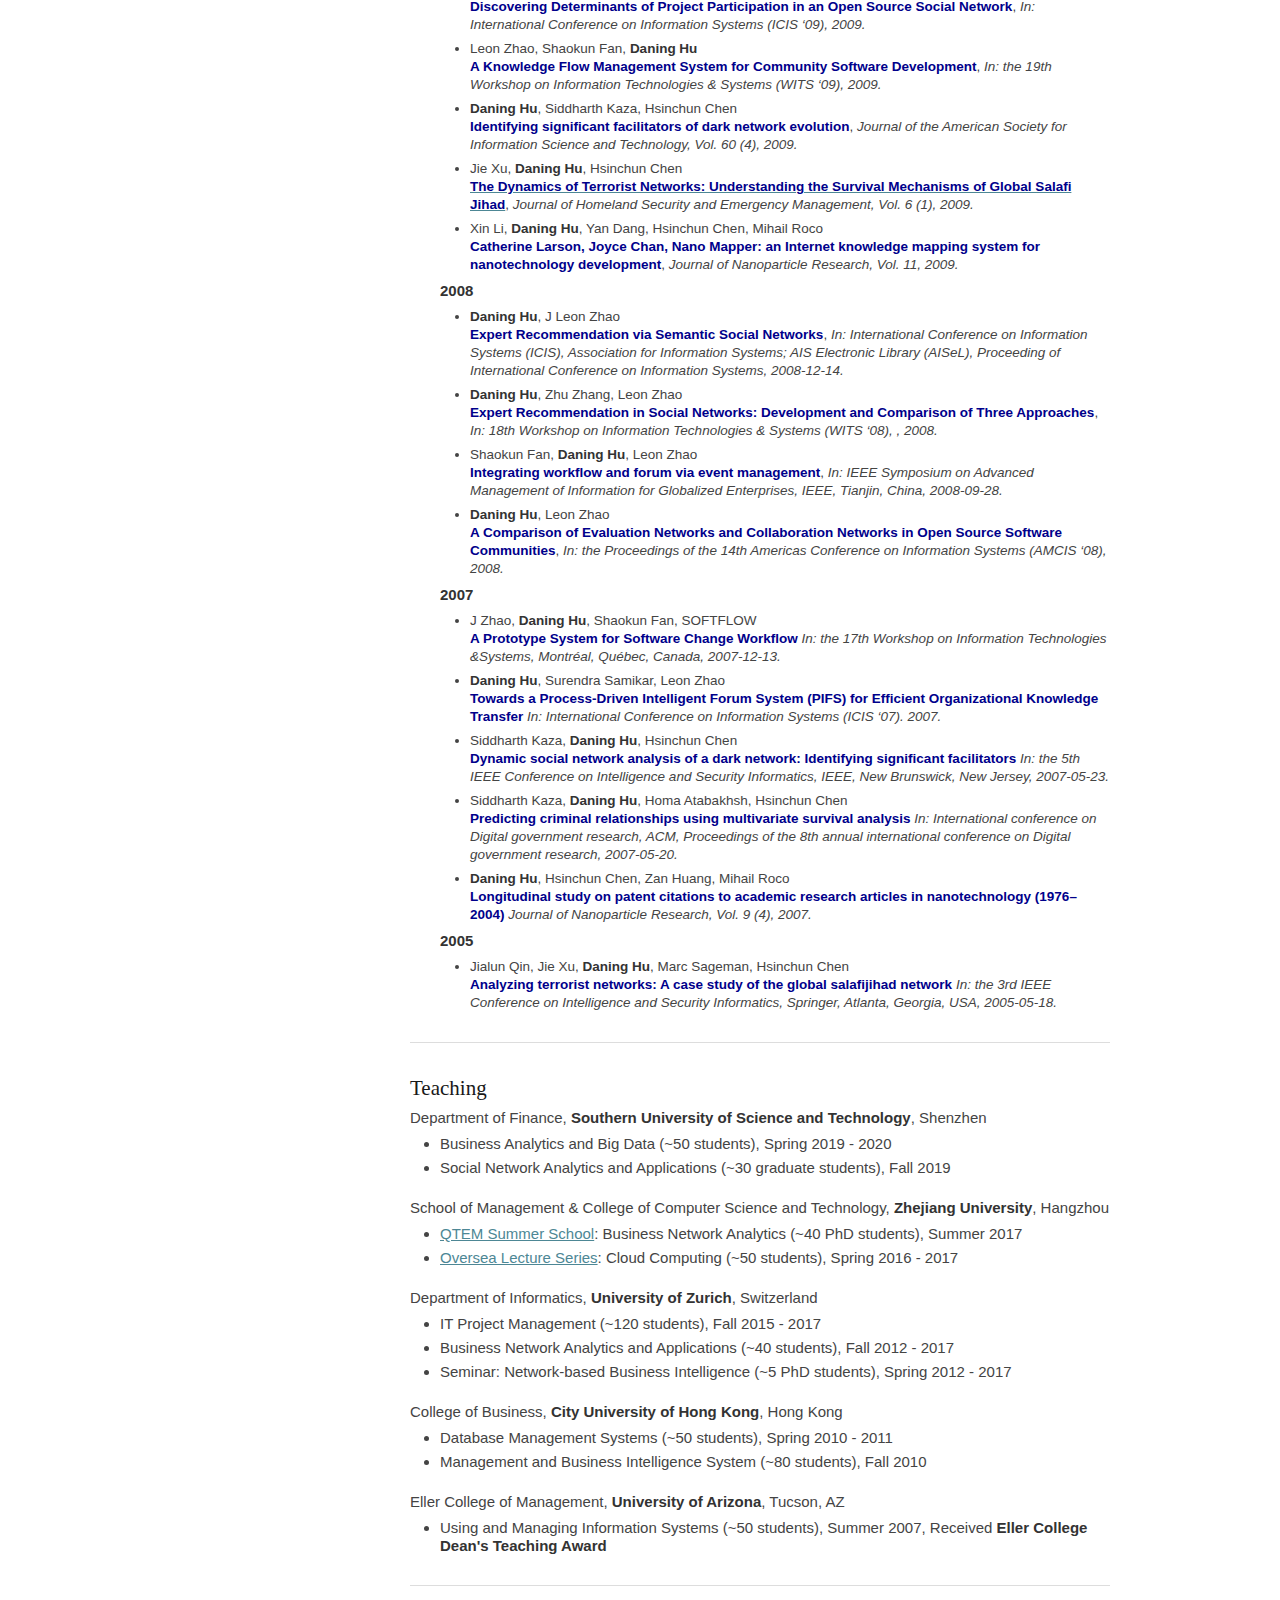
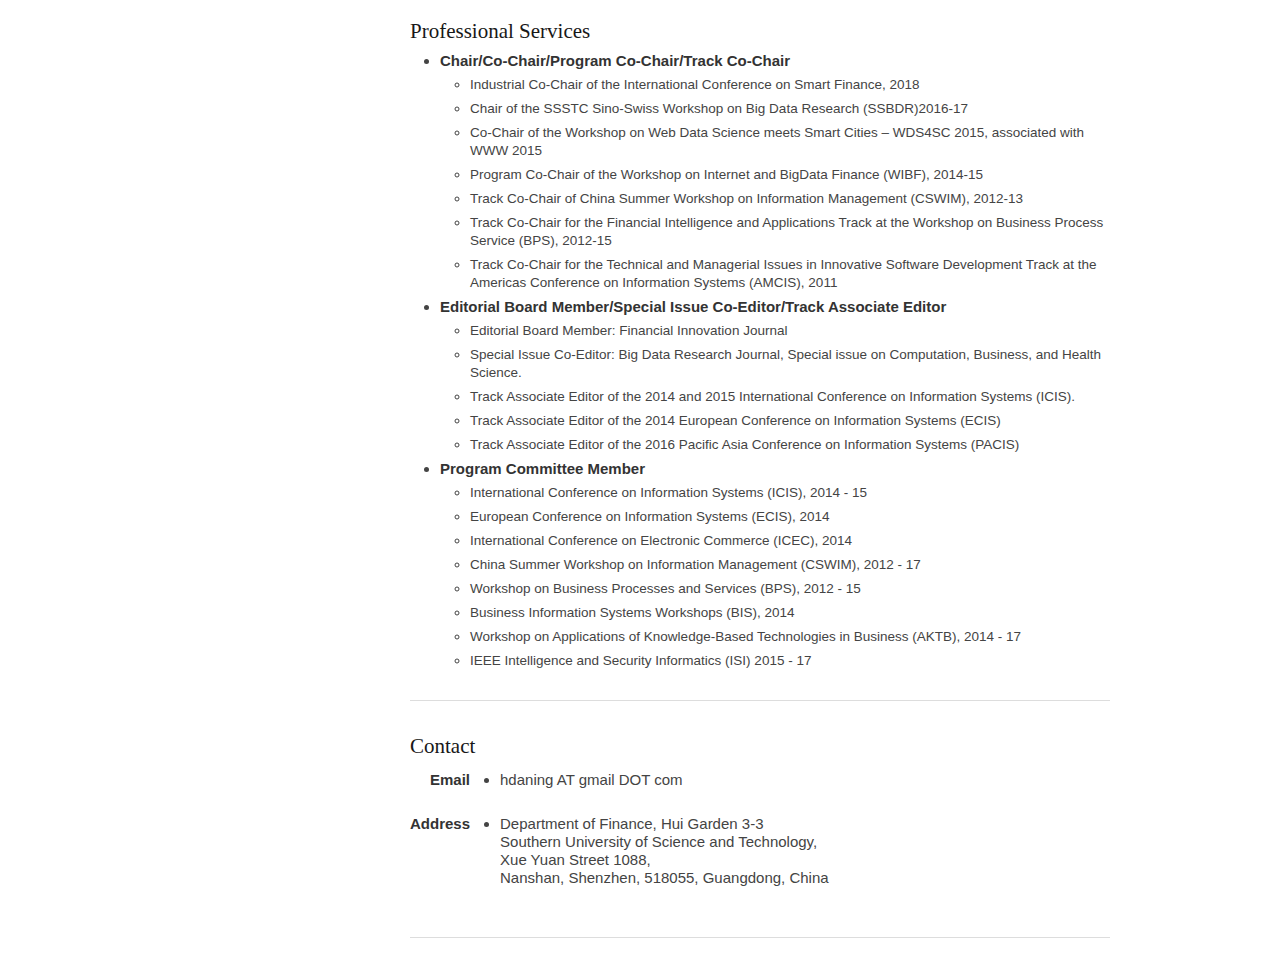
==== commit 92127cb8: "Update index.html" ====
--- a/index.html
+++ b/index.html
@@ -207,7 +207,7 @@
 	       <li>    
 		       Sichen Dong, <strong> Daning Hu</strong>, Xuan Yang, Michael Chau<br/>
 		       <strong style="color:darkblue">Analyzing the impacts of cultural backgrounds on migrants’acculturation strategies in mobile phone social networks</strong>,
-		       <em>2024 Cities 154, 105384.</em>
+		       <em>2024 Cities 154, 105384.</em>
 	       </li>   
 	       <li>     
 		       Jin Hu, <strong> Daning Hu</strong>, Xuan Yang, Sichen Dong, Huilin Gao<br/>
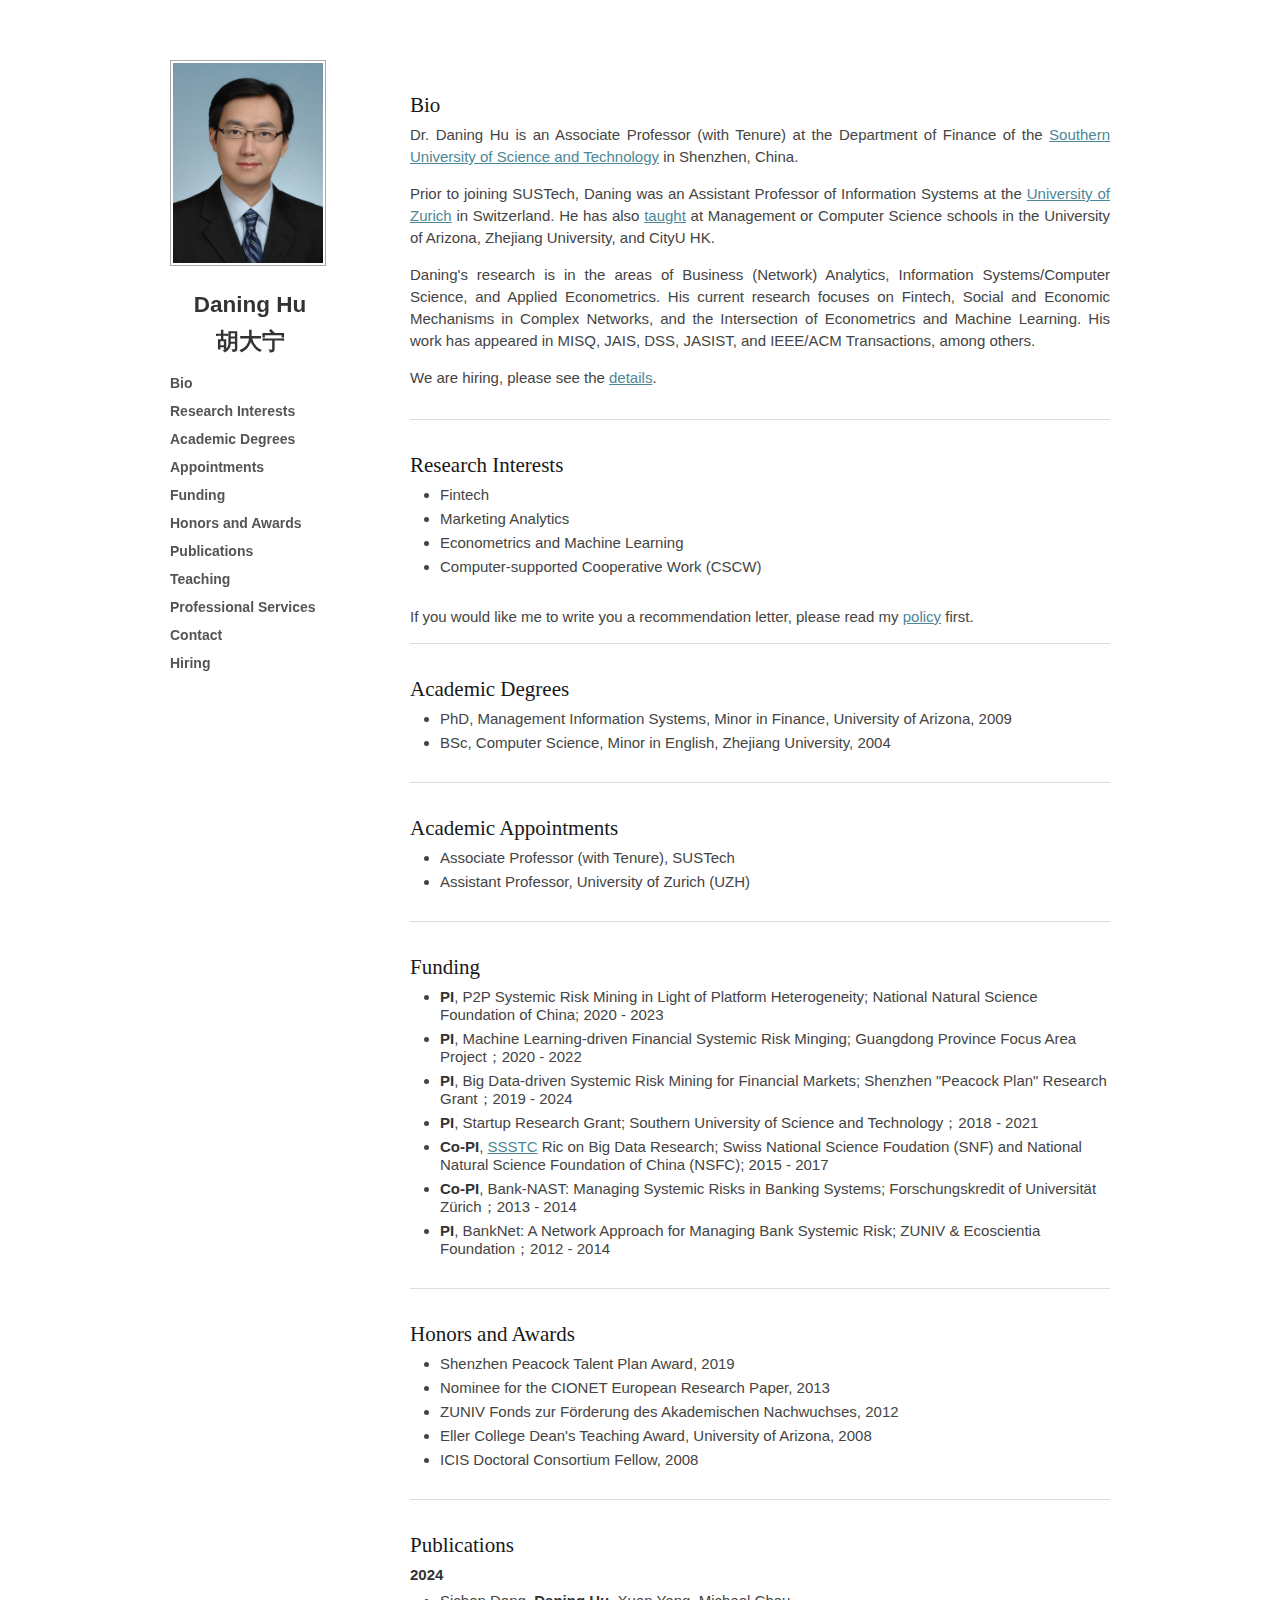
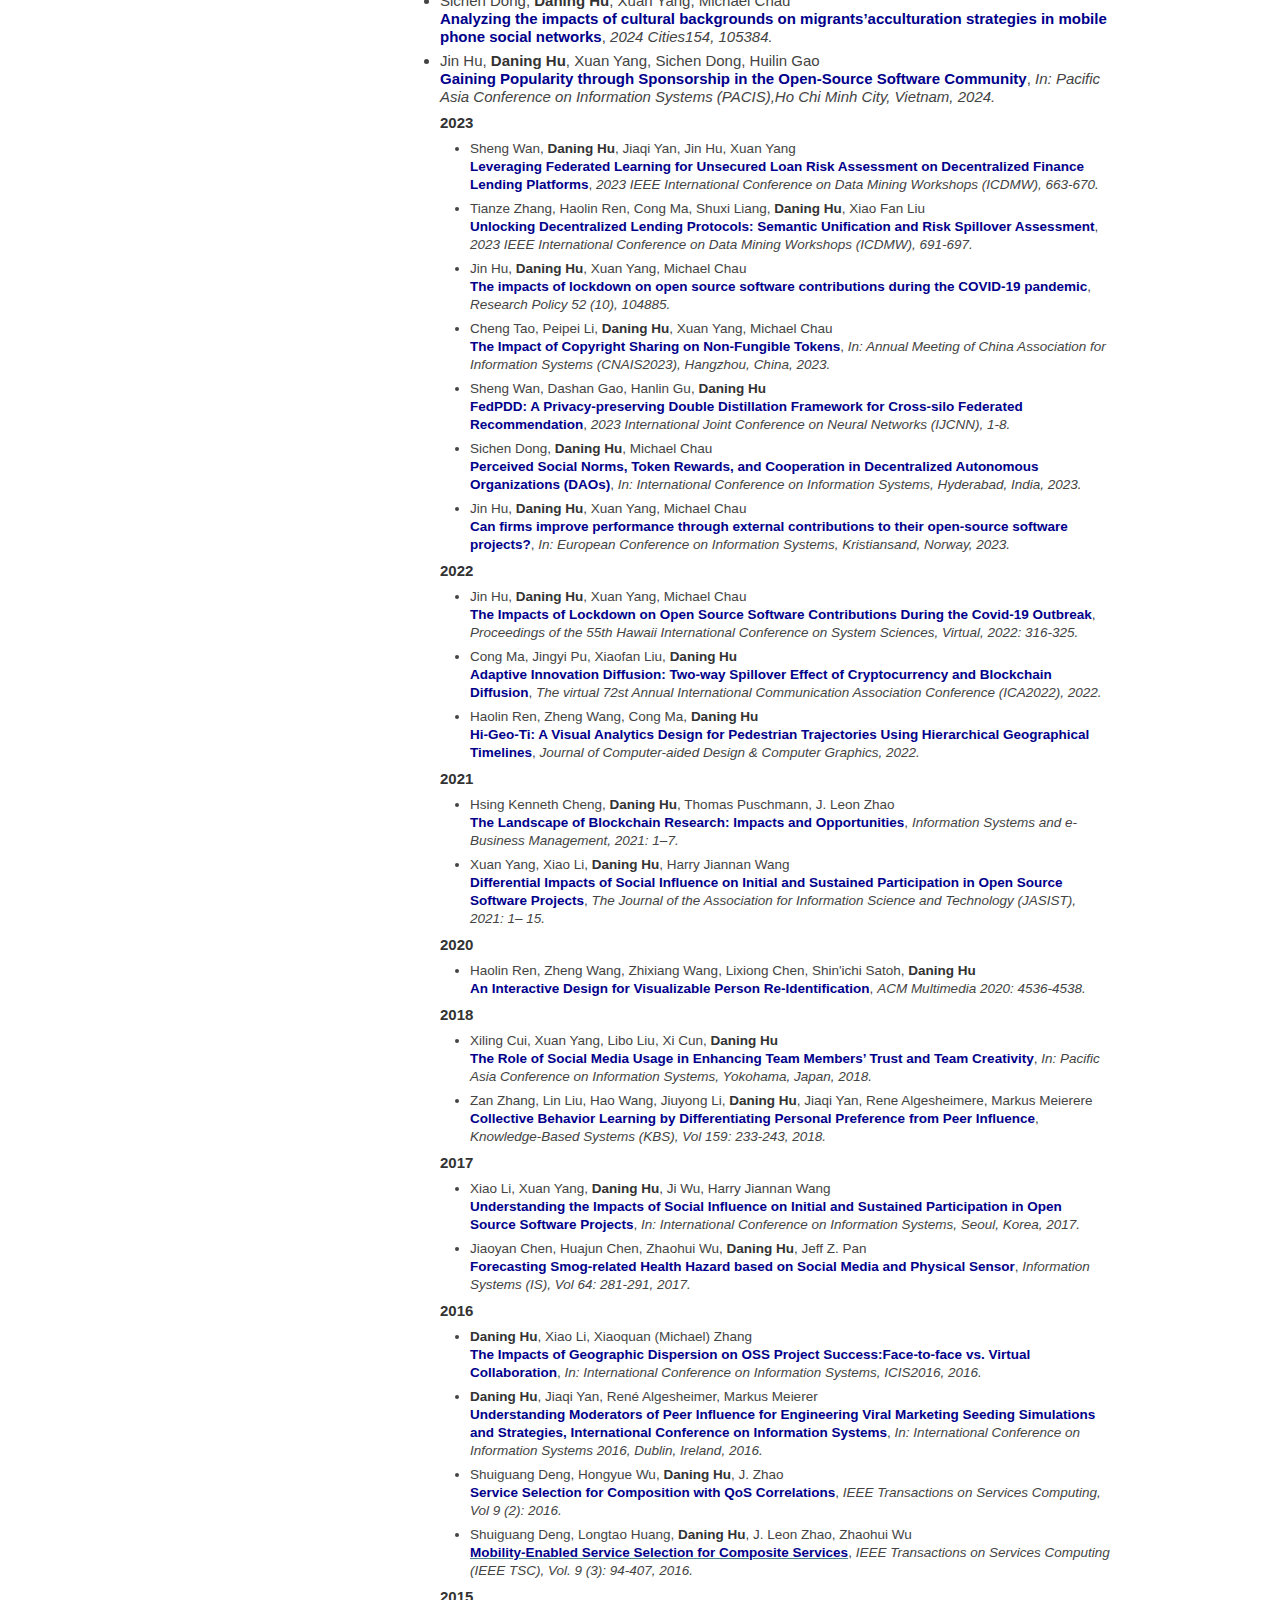
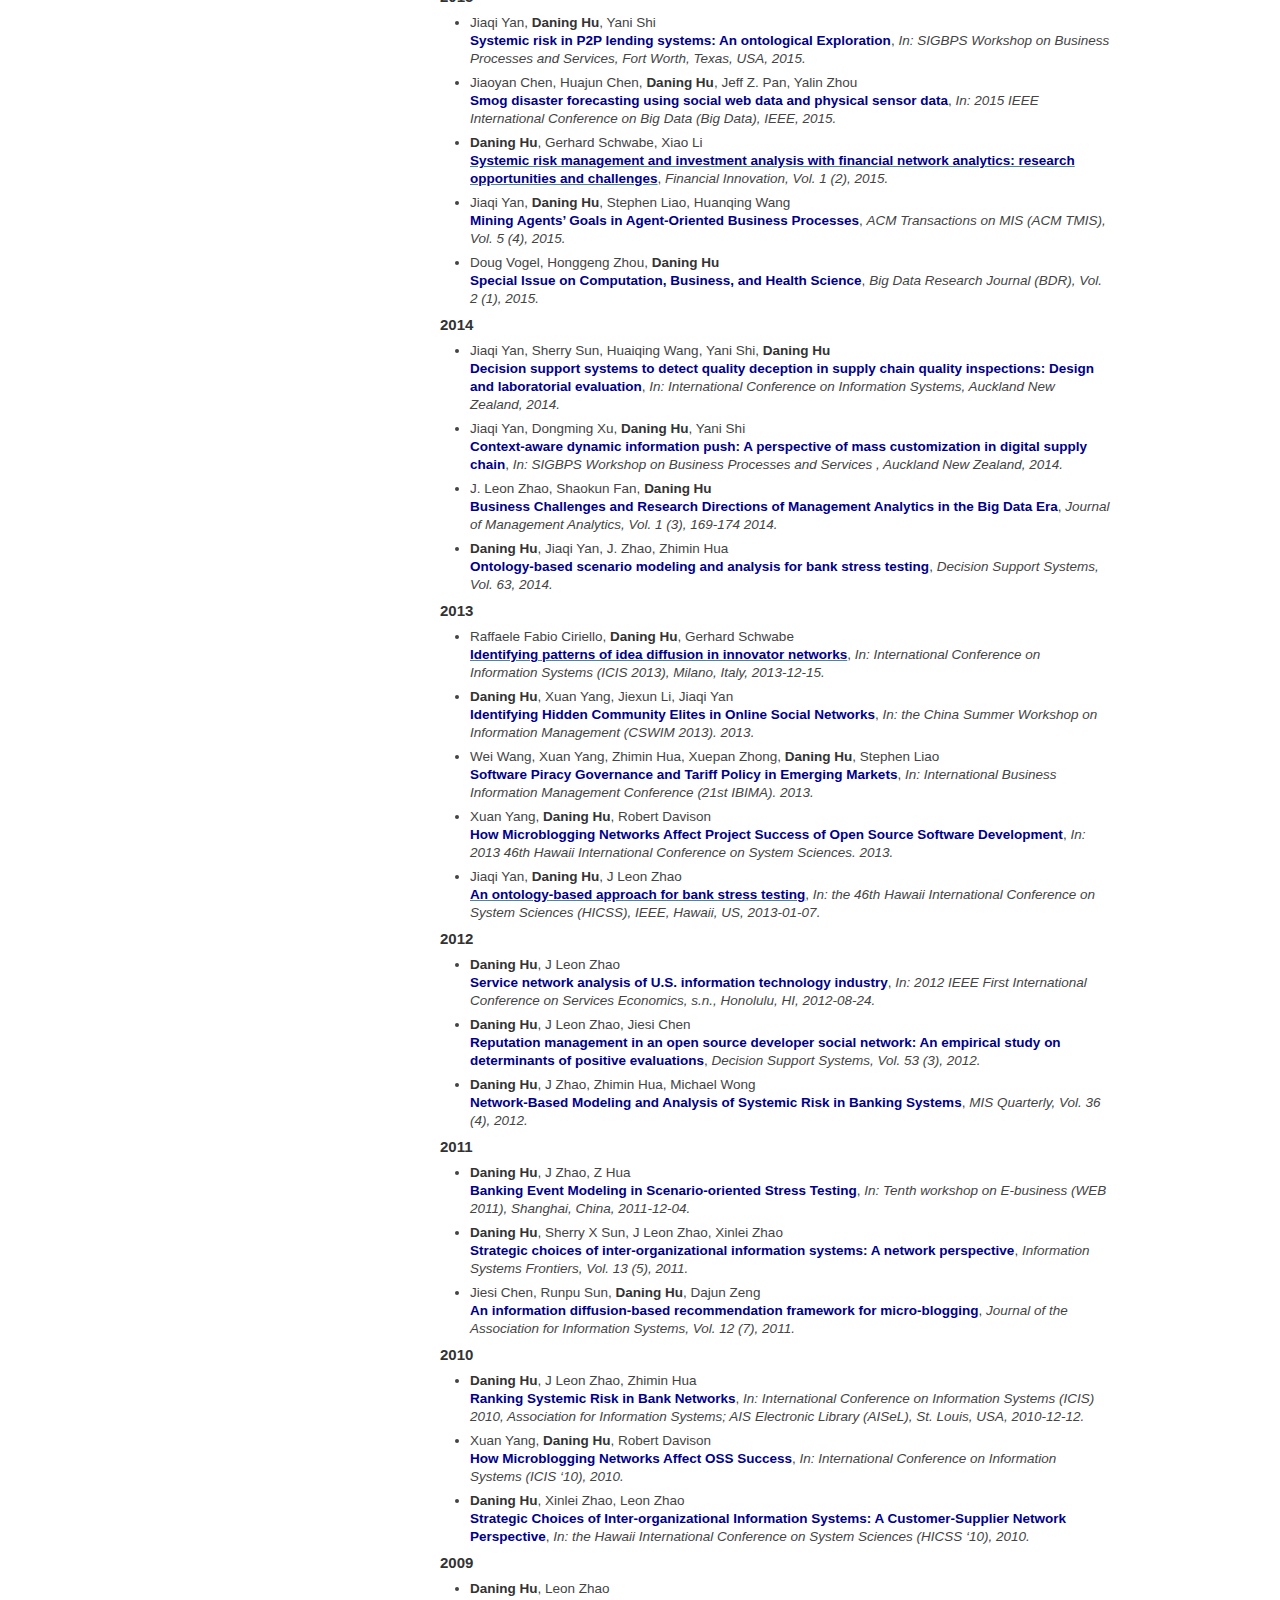
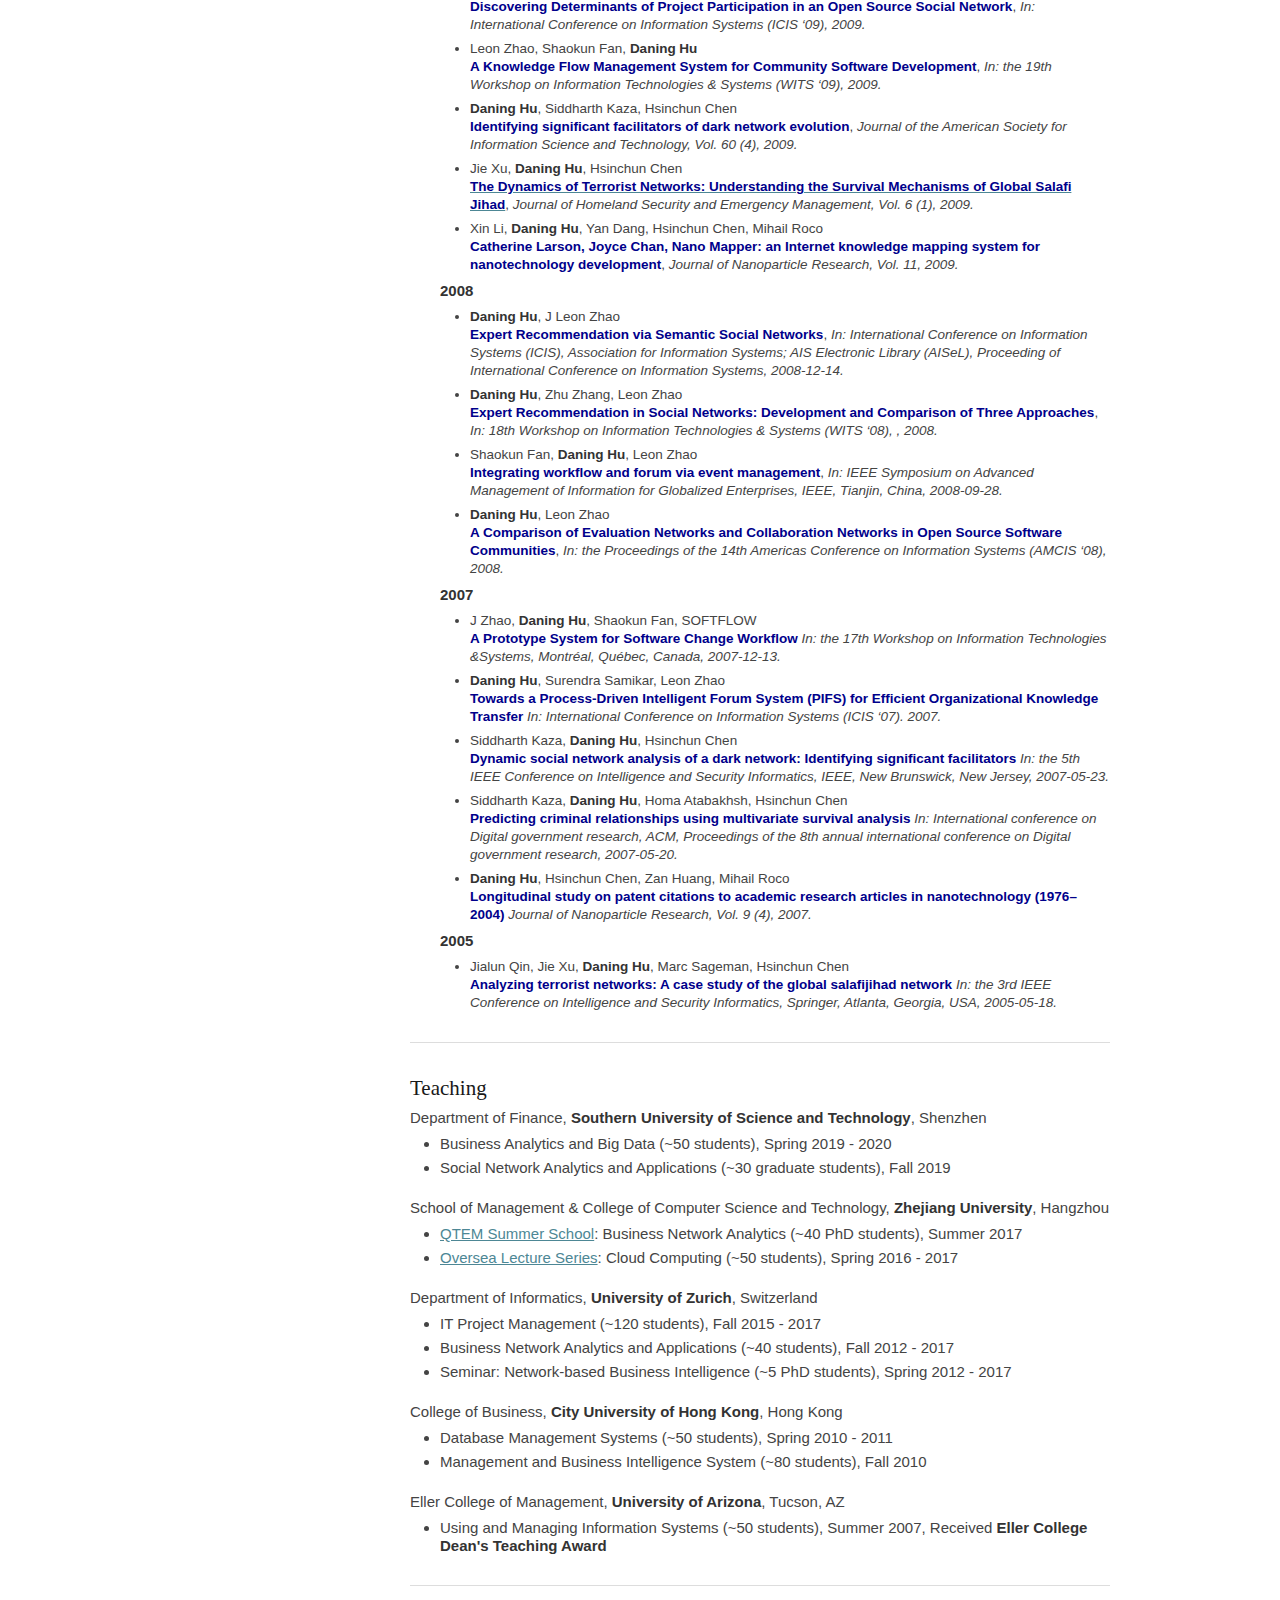
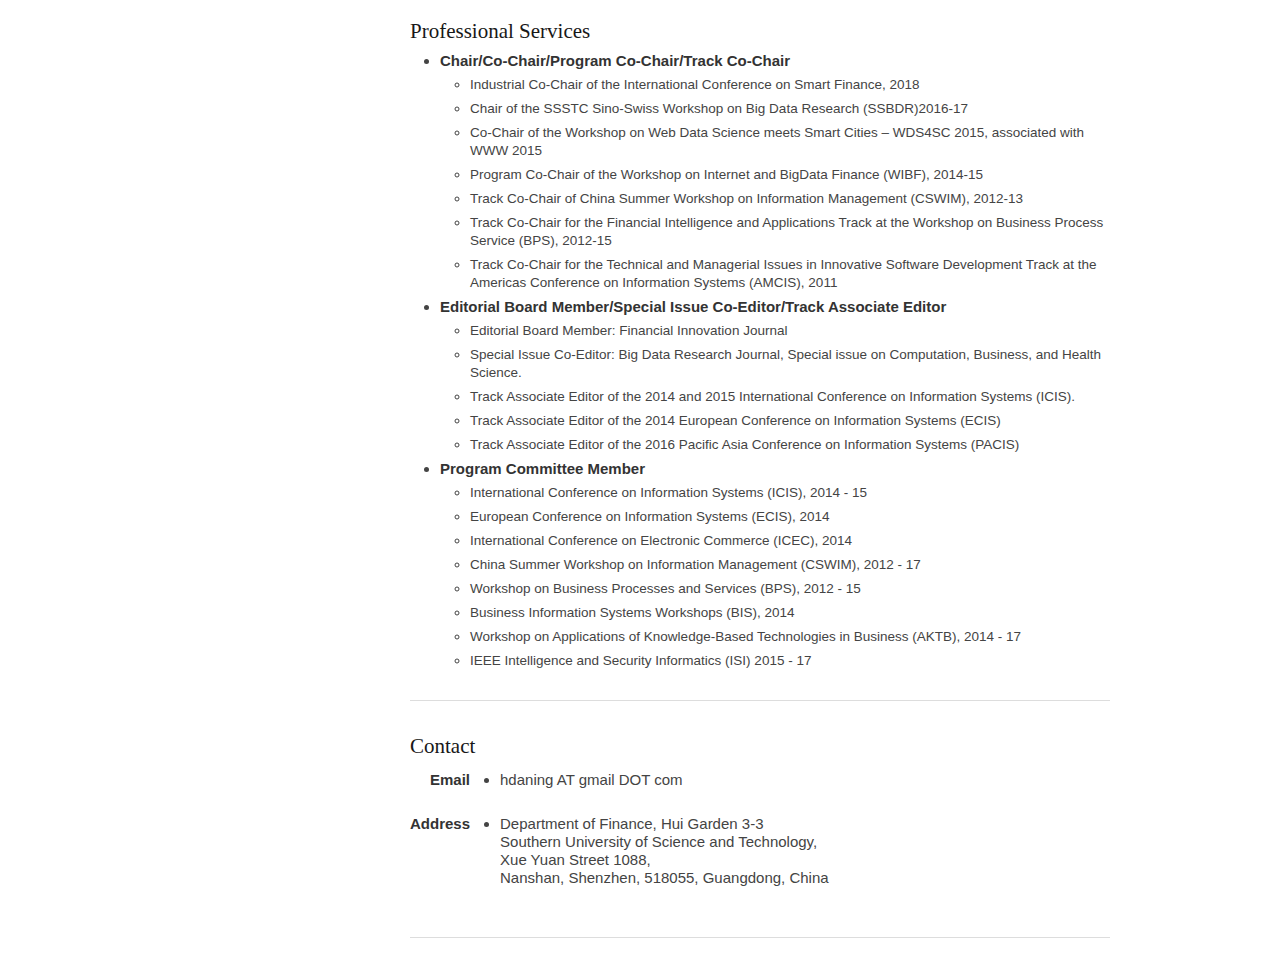
==== commit 414b3e8d: "Update index.html" ====
--- a/index.html
+++ b/index.html
@@ -207,7 +207,7 @@
 	       <li>    
 		       Sichen Dong, <strong> Daning Hu</strong>, Xuan Yang, Michael Chau<br/>
 		       <strong style="color:darkblue">Analyzing the impacts of cultural backgrounds on migrants’acculturation strategies in mobile phone social networks</strong>,
-		       <em>2024 Cities 154, 105384.</em>
+		       <em>2024 Cities154, 105384.</em>
 	       </li>   
 	       <li>     
 		       Jin Hu, <strong> Daning Hu</strong>, Xuan Yang, Sichen Dong, Huilin Gao<br/>
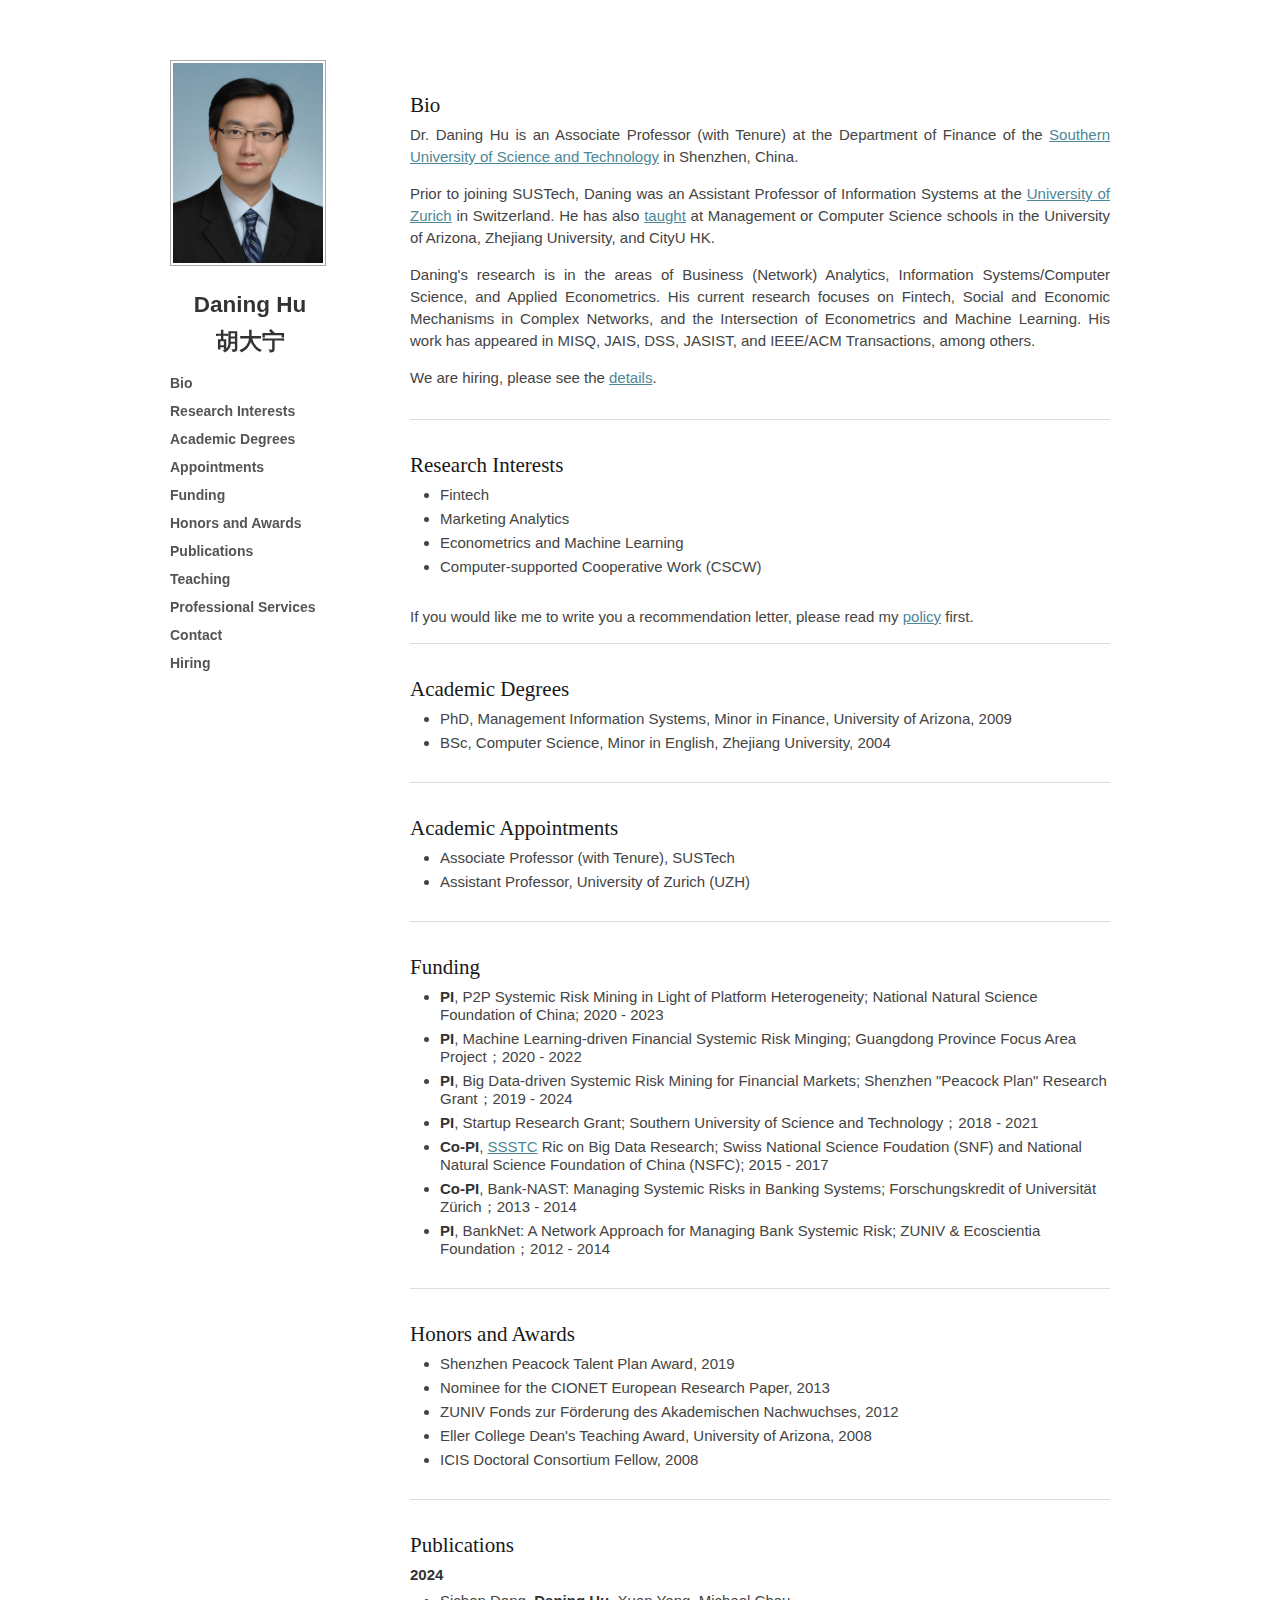
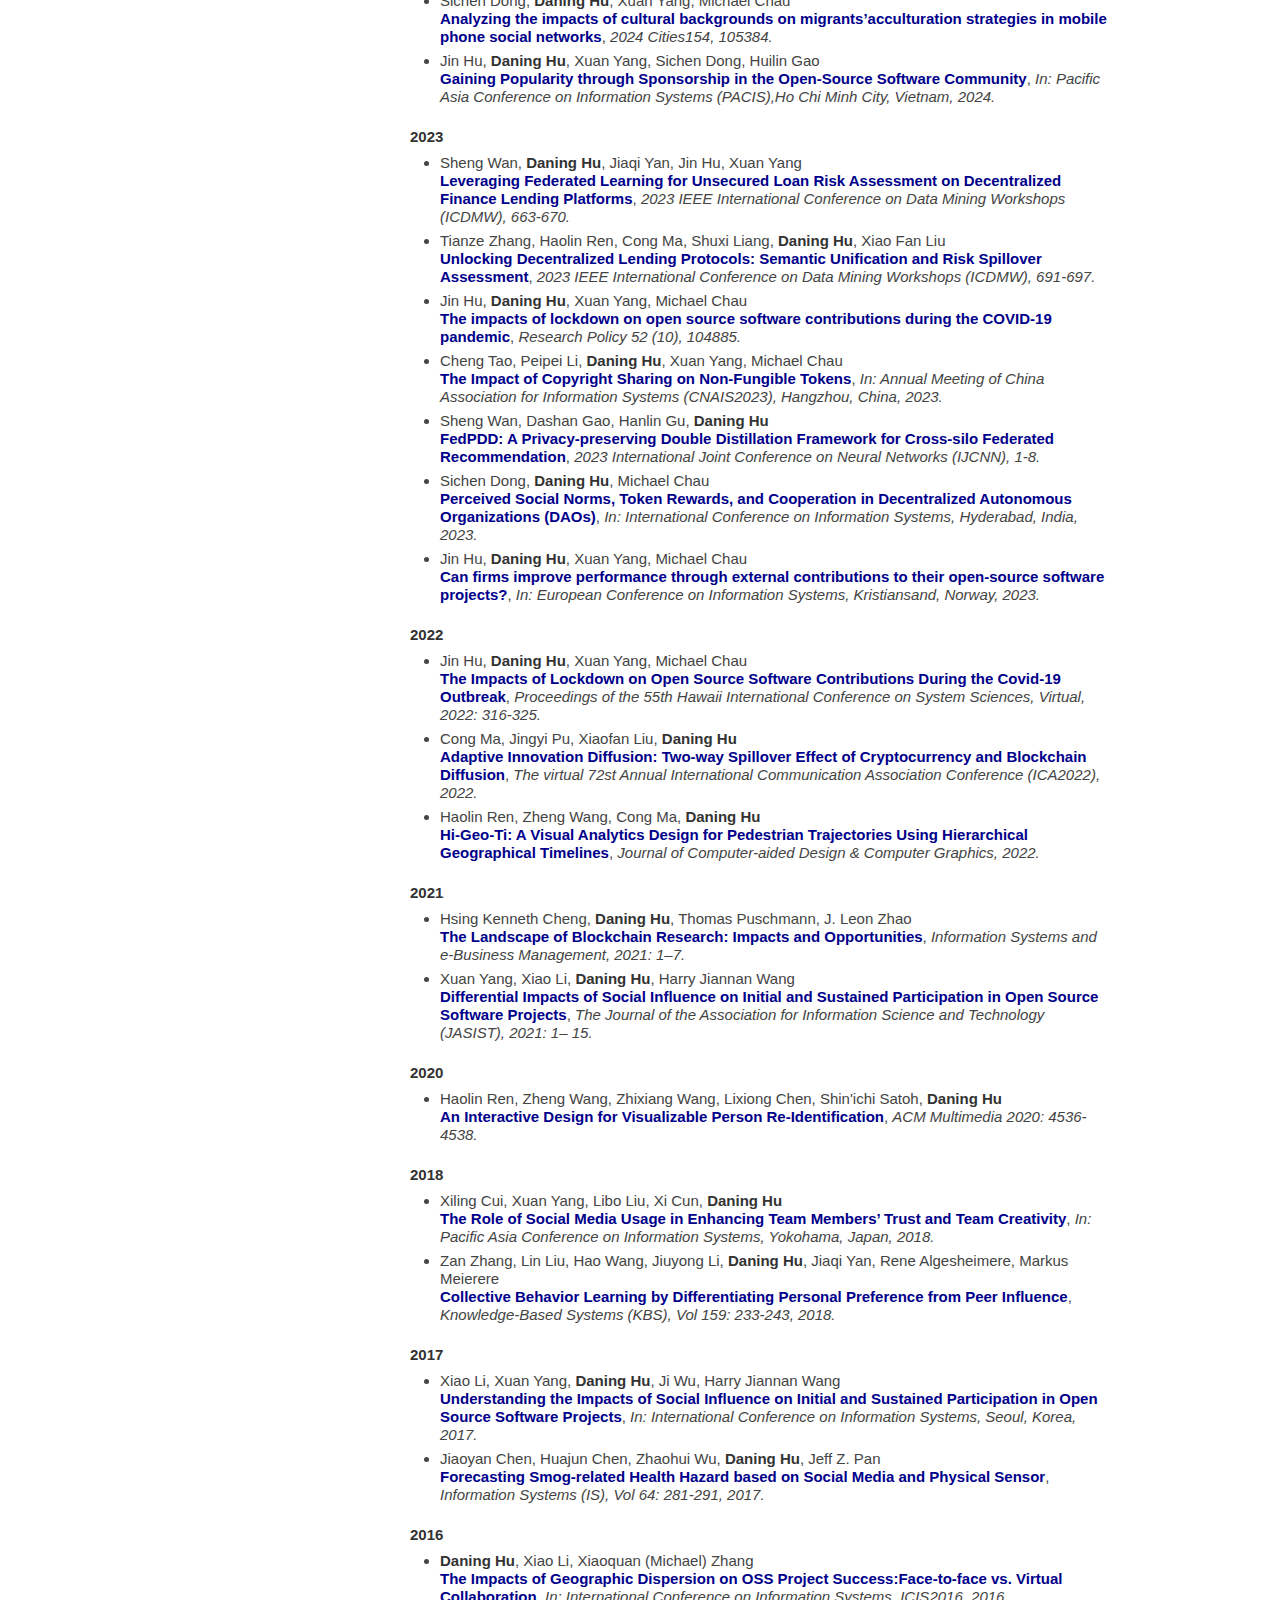
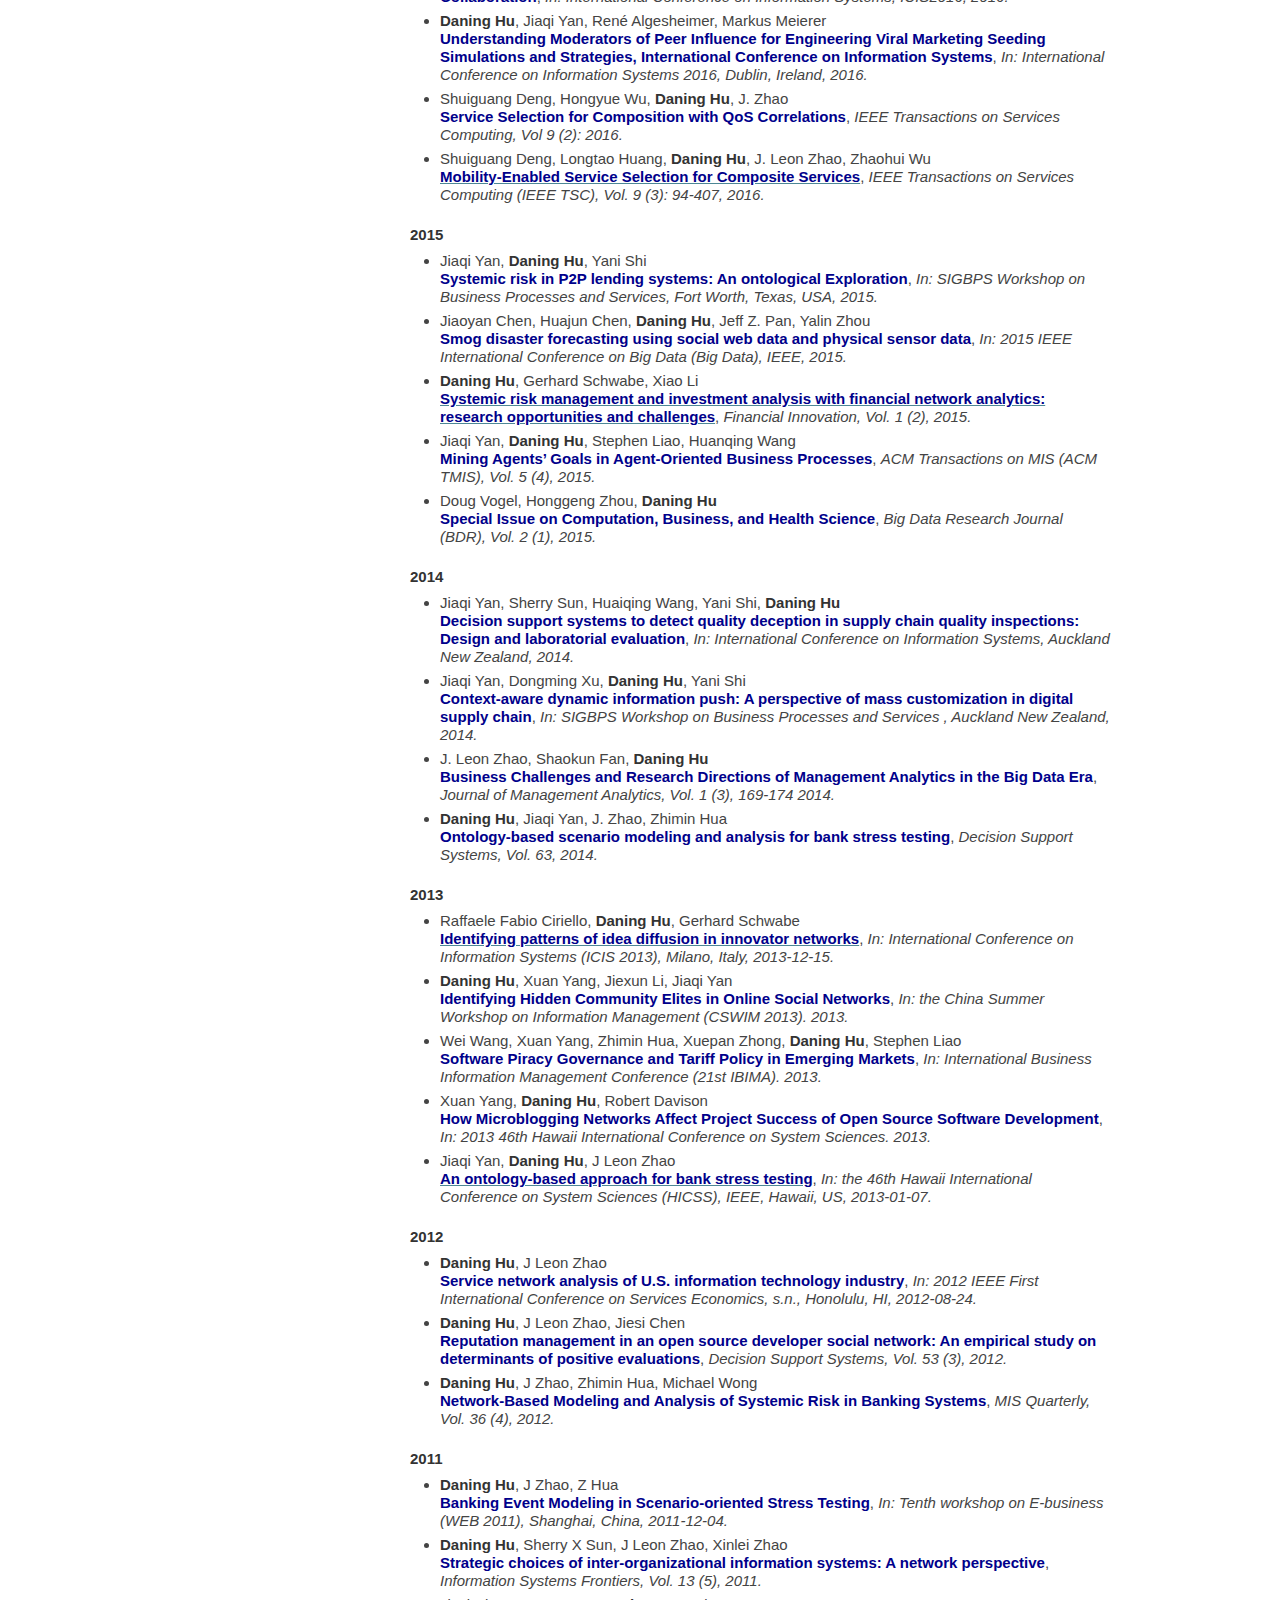
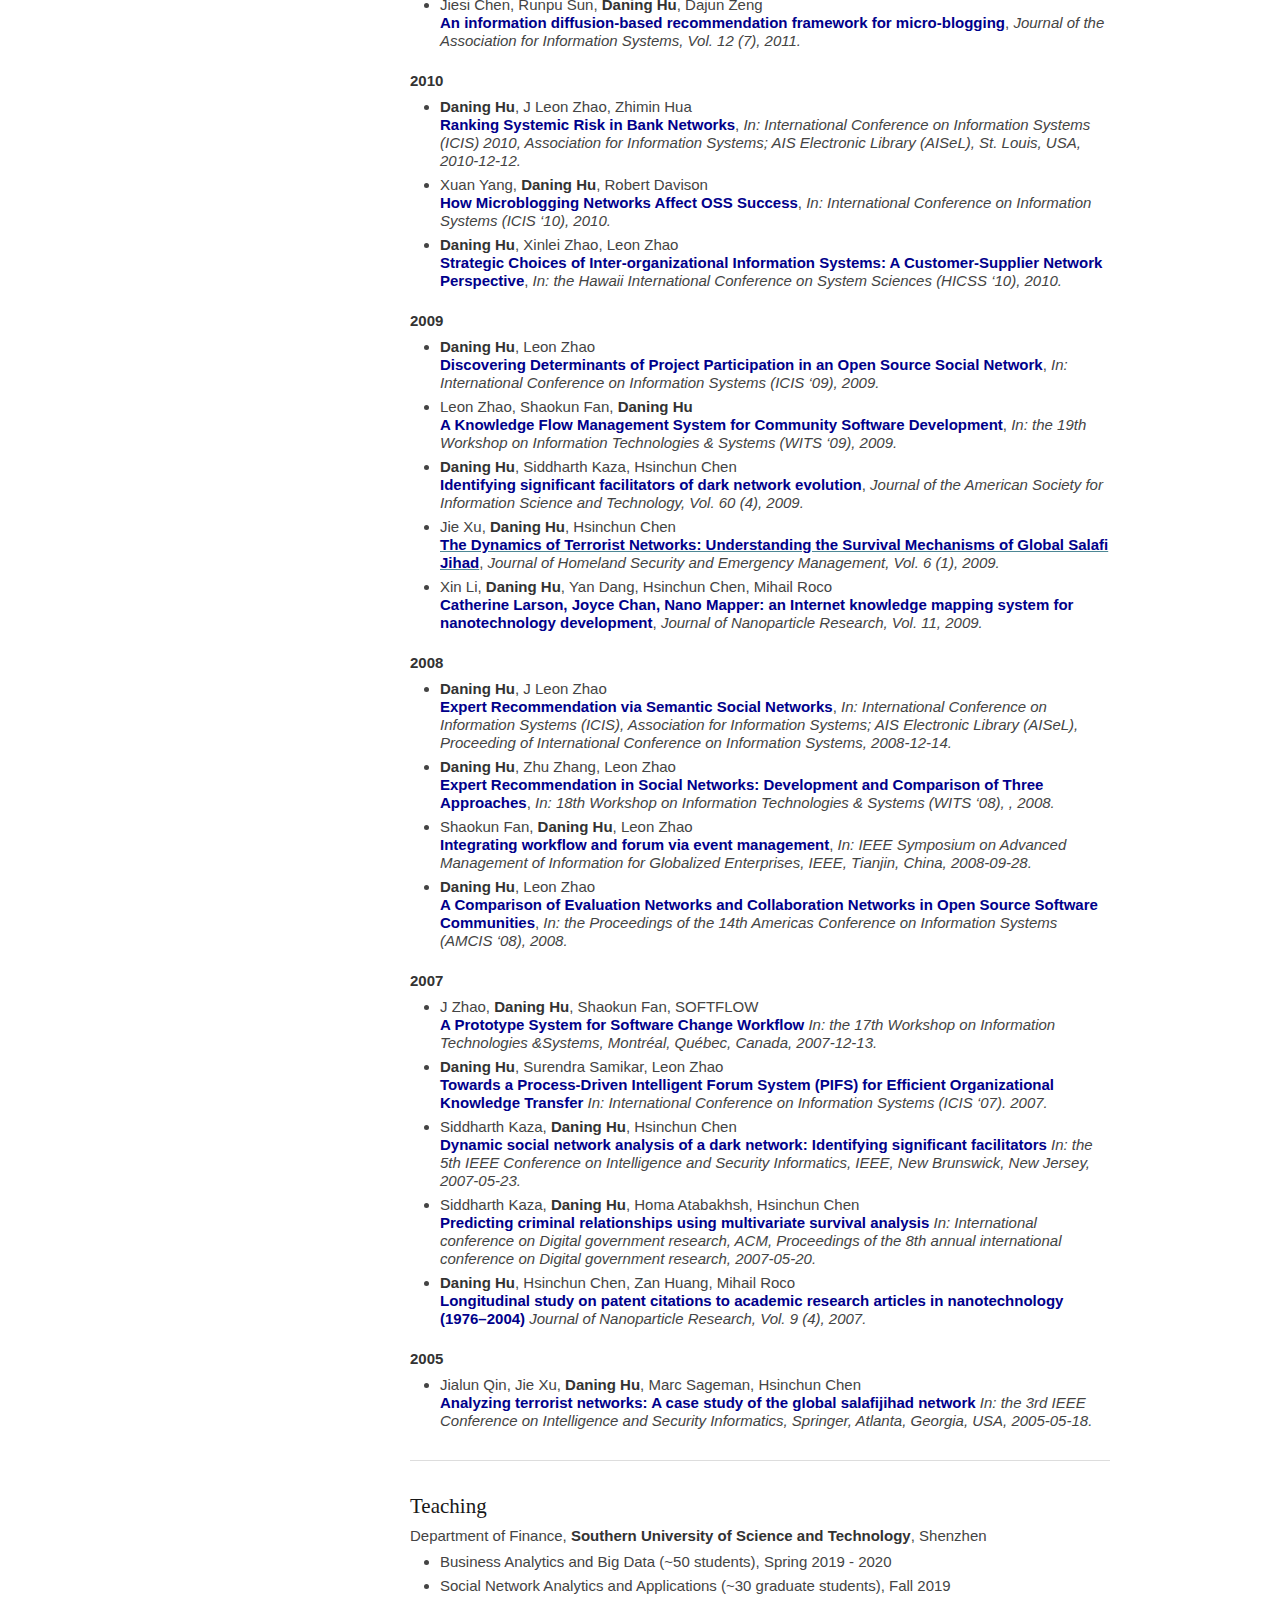
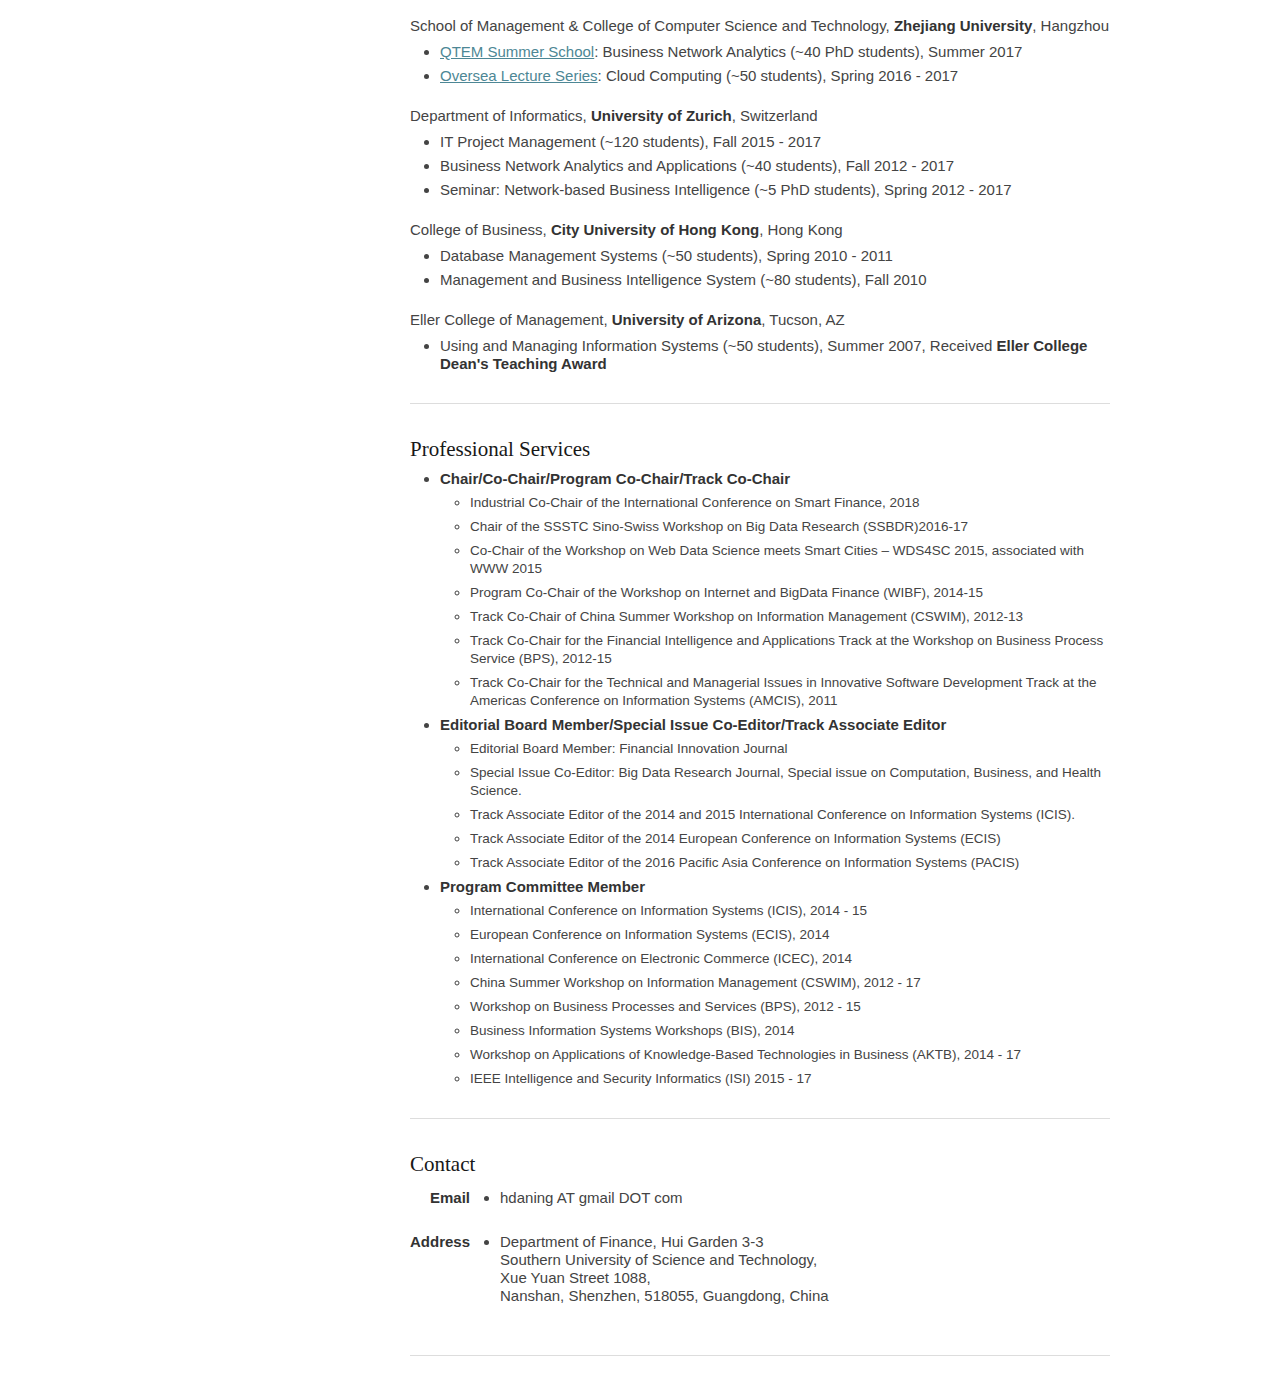
==== commit 96f2b11b: "Update index.html" ====
--- a/index.html
+++ b/index.html
@@ -213,7 +213,9 @@
 		       Jin Hu, <strong> Daning Hu</strong>, Xuan Yang, Sichen Dong, Huilin Gao<br/>
 		       <strong style="color:darkblue">Gaining Popularity through Sponsorship in the Open-Source Software Community</strong>,
 		       <em>In: Pacific Asia Conference on Information Systems (PACIS),Ho Chi Minh City, Vietnam, 2024.</em>
-	       </li>        
+	       </li>  
+	       </ul>
+	
 	    <strong>2023</strong>
             <ul class="disc">
                <li>
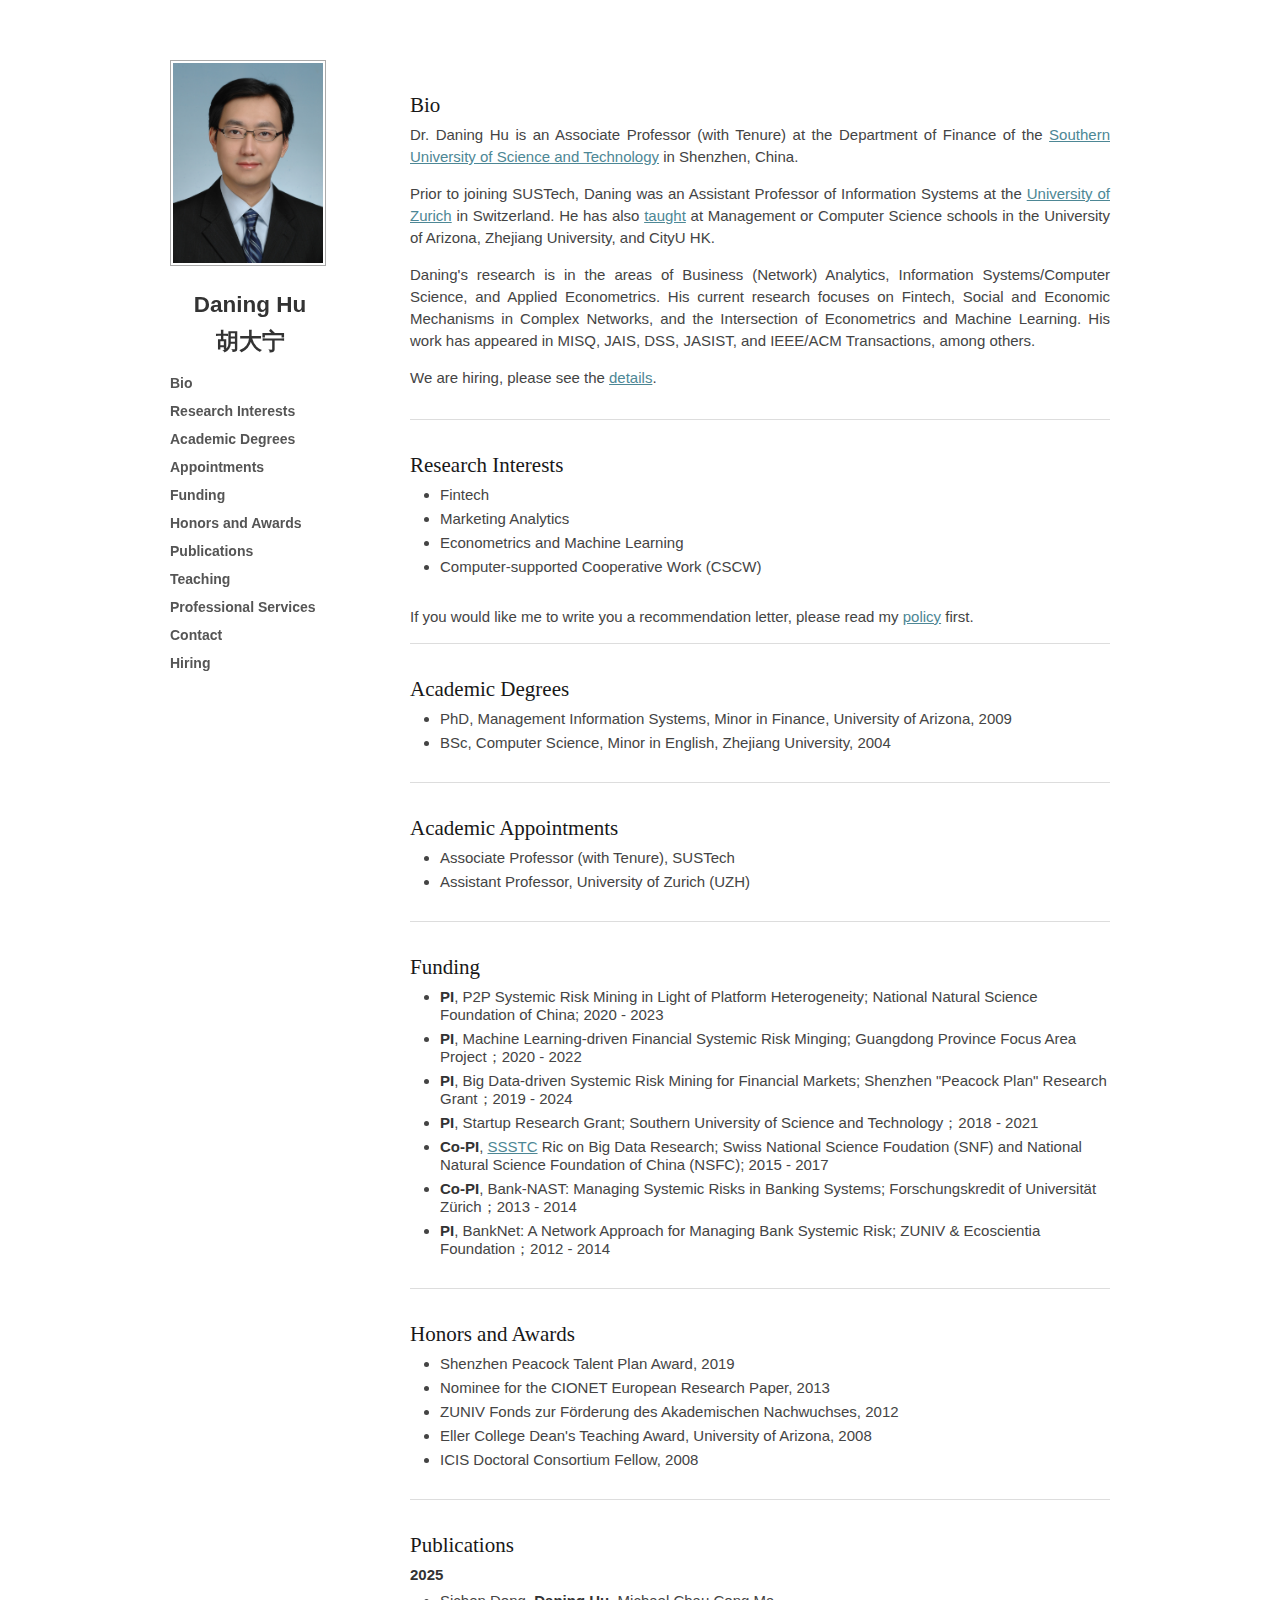
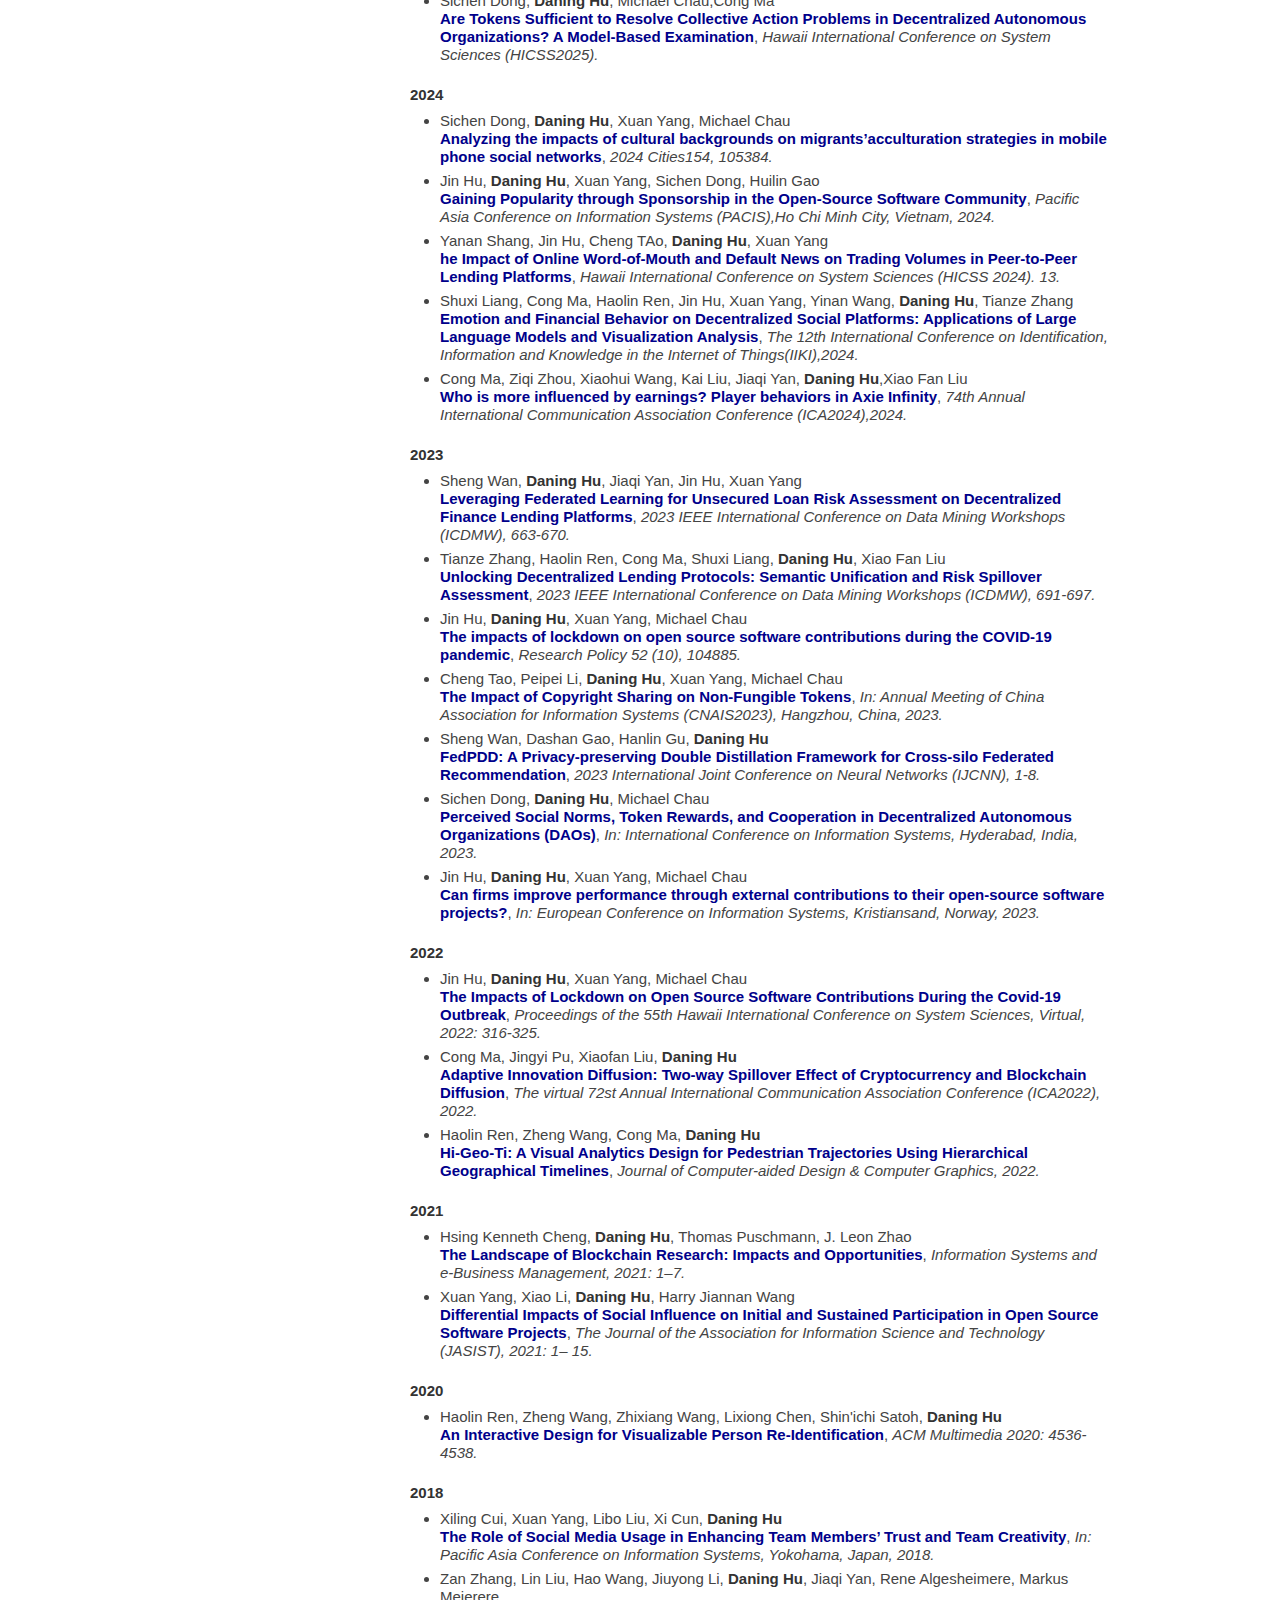
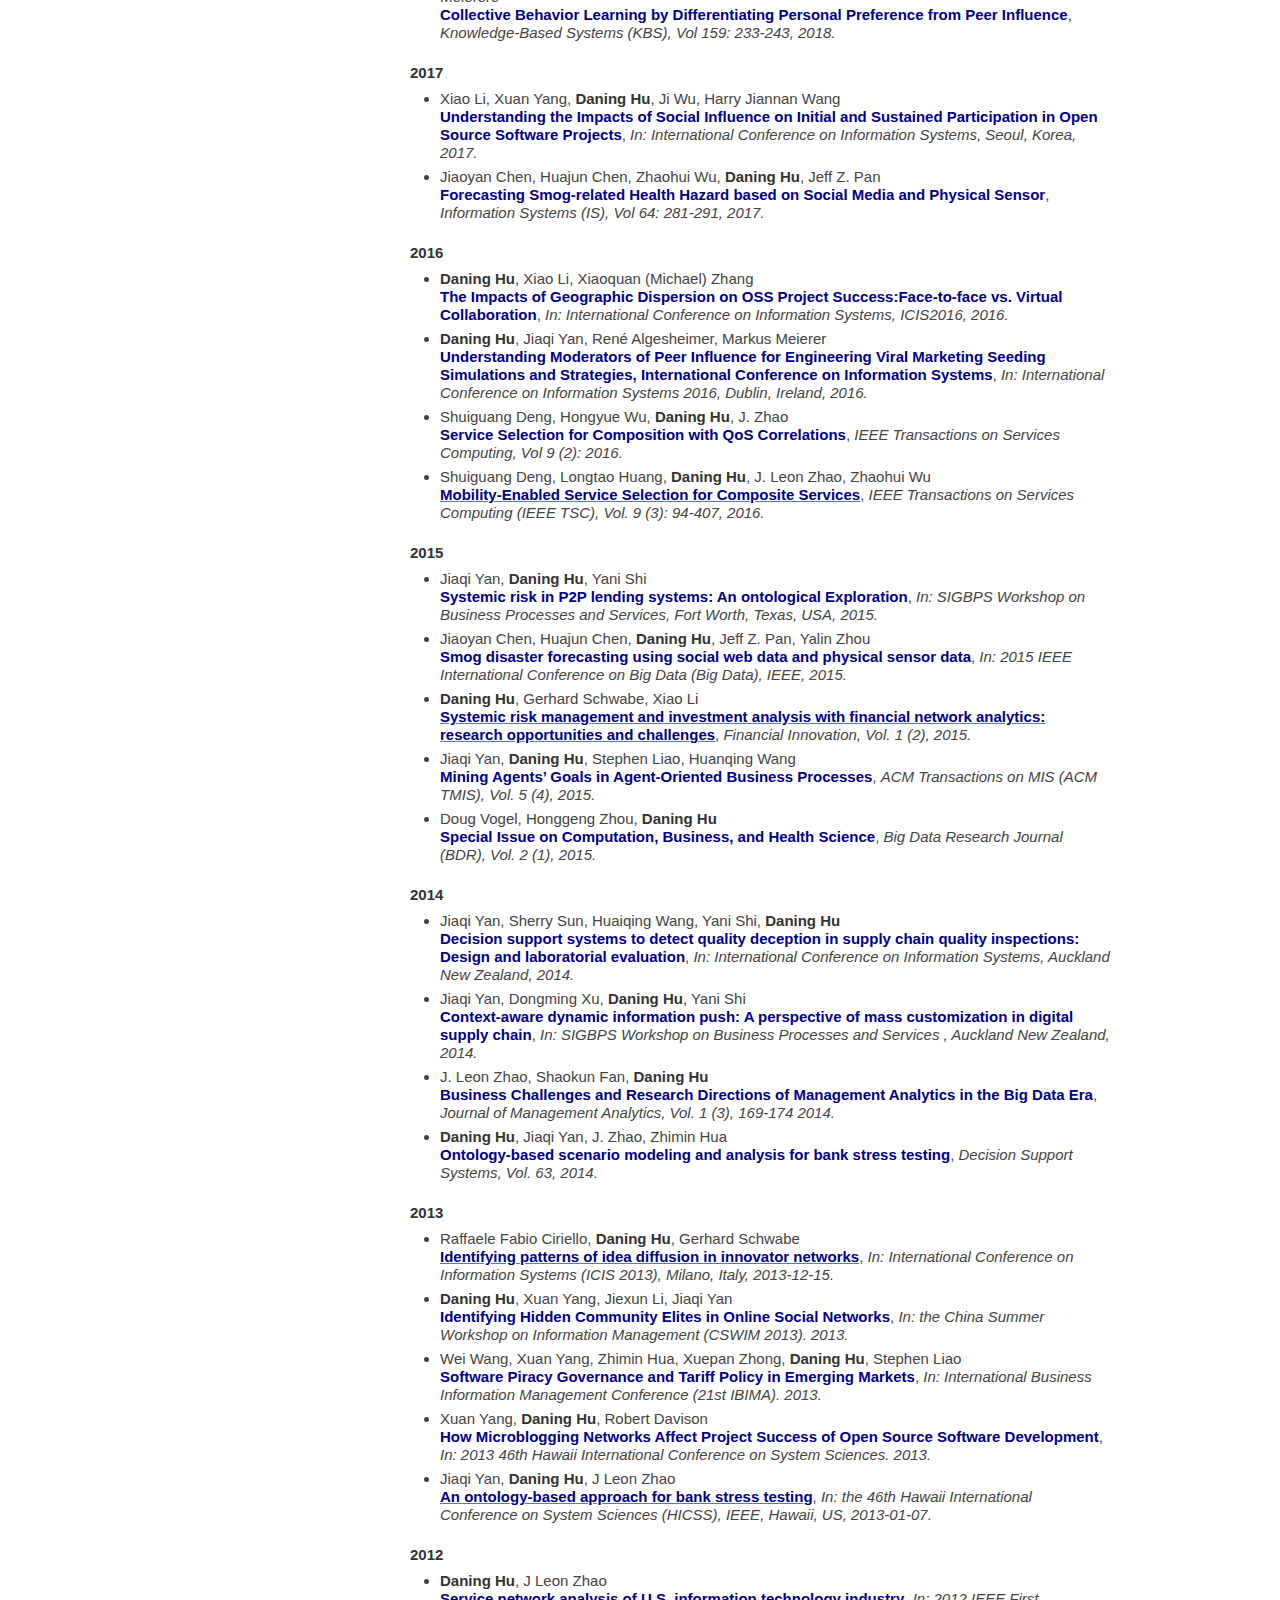
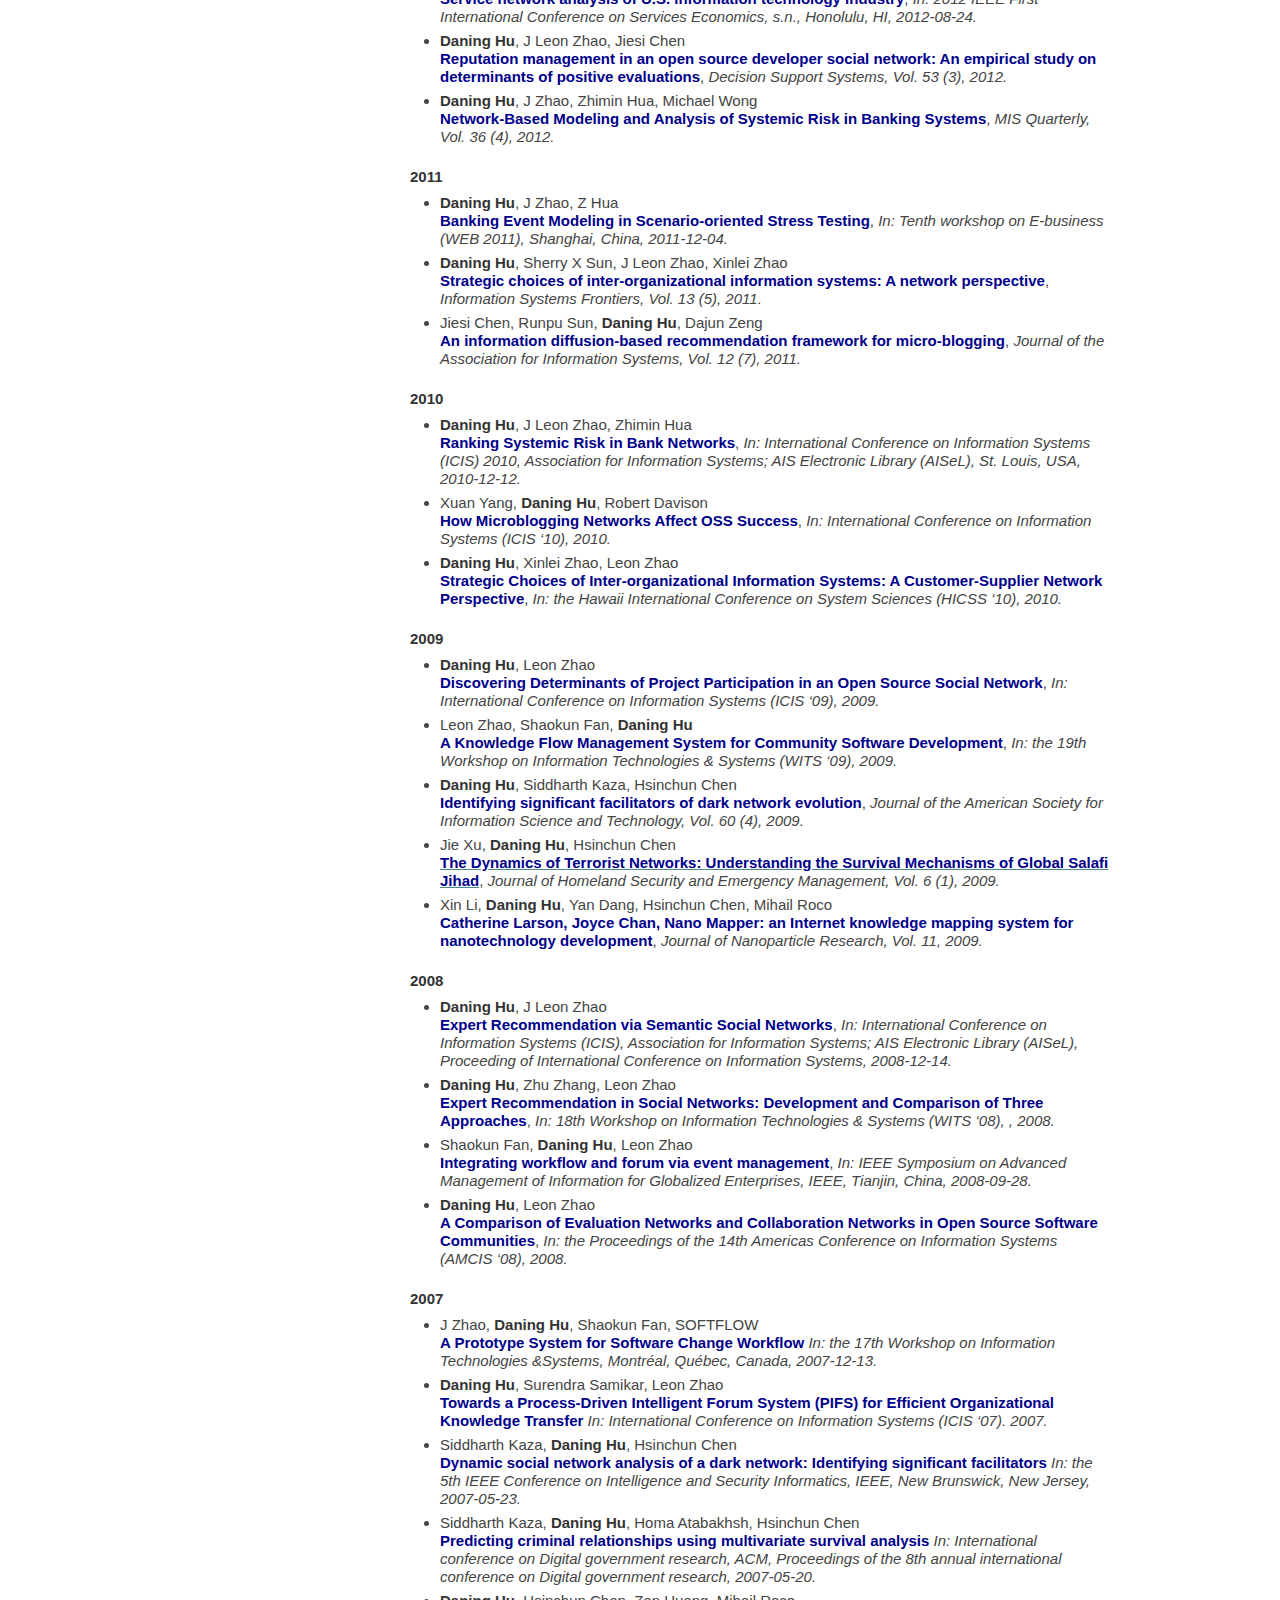
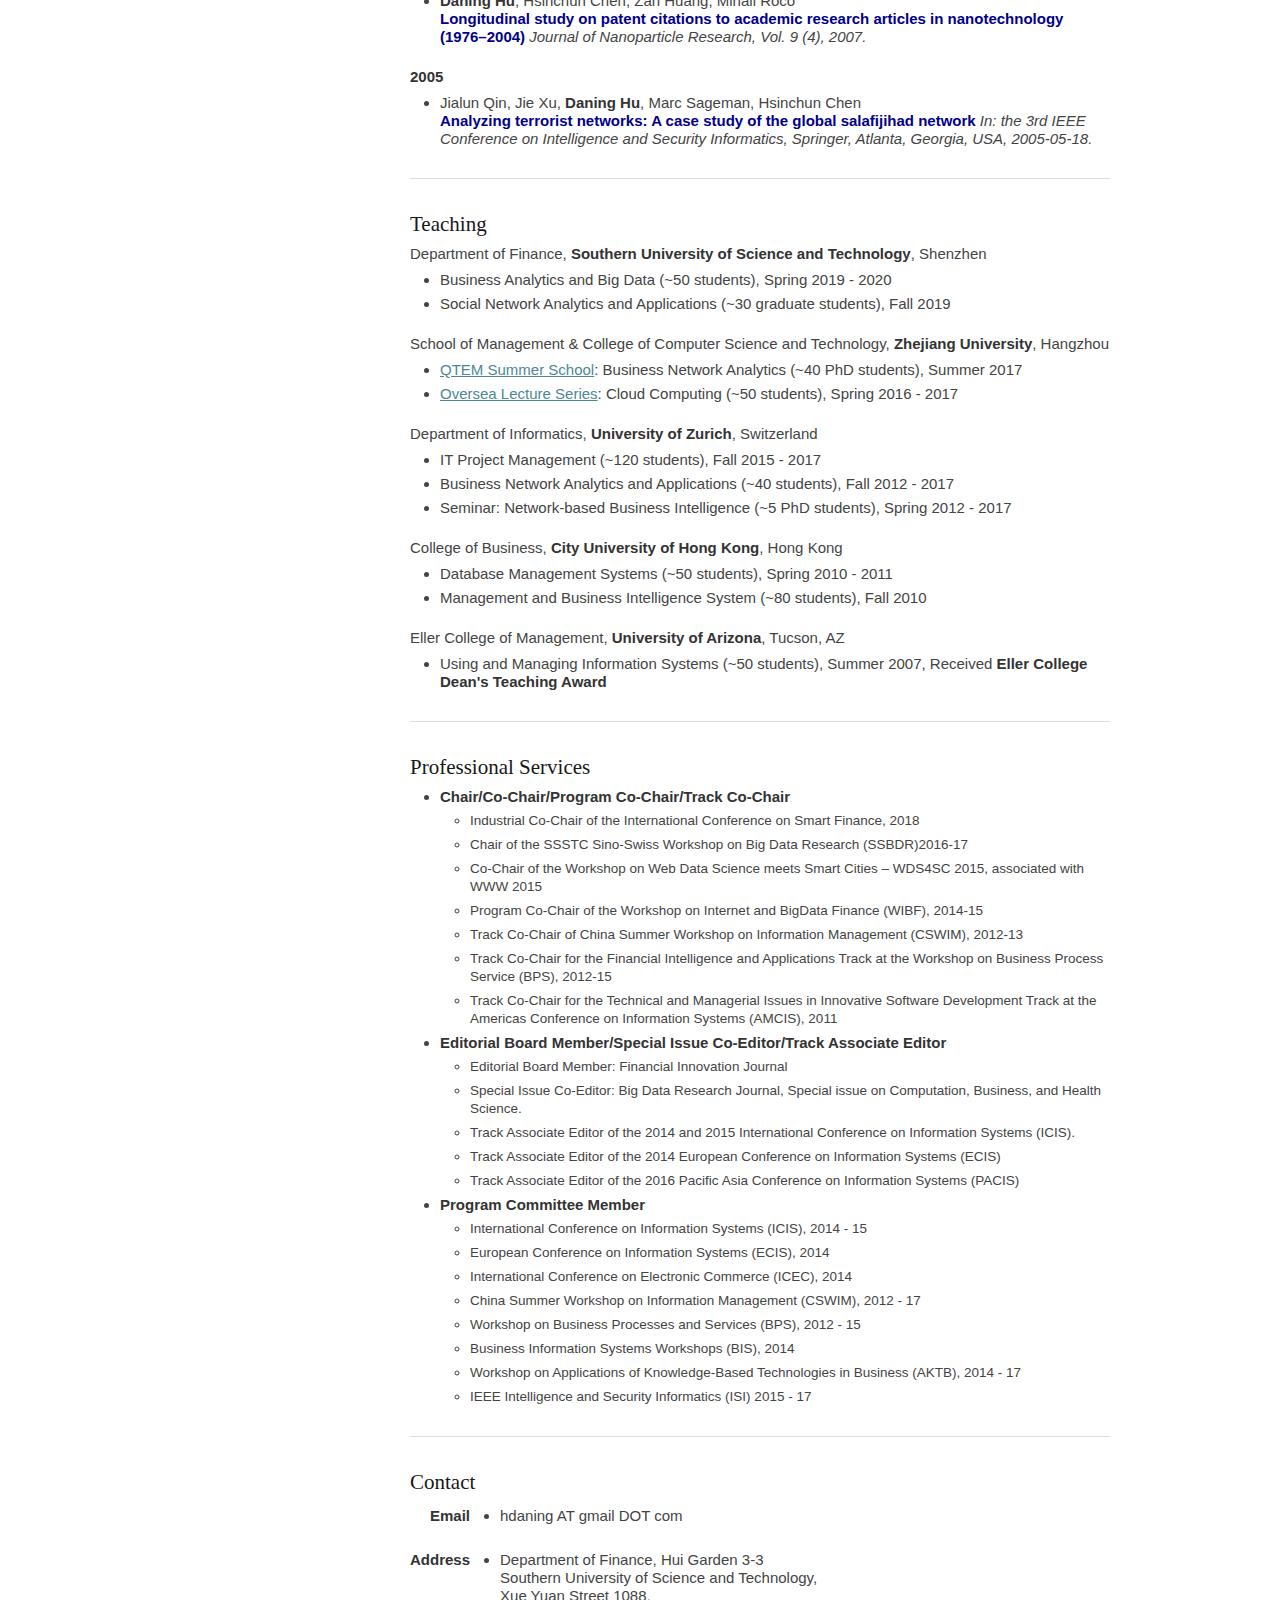
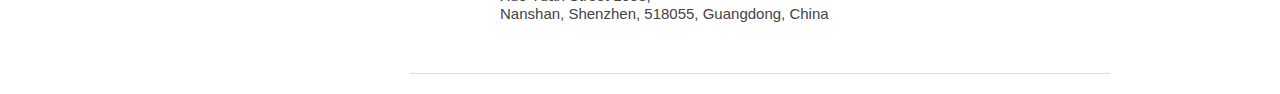
==== commit 573c4b5b: "Update index.html" ====
--- a/index.html
+++ b/index.html
@@ -202,18 +202,42 @@
 
 <div class="doc-section" id="publications">
             <h4>Publications</h4>
+	    <strong>2025</strong>
+	    <ul class="disc">
+	       <li>   
+		       Sichen Dong,<strong> Daning Hu</strong>, Michael Chau,Cong Ma<br/>
+		       <strong style="color:darkblue">Are Tokens Sufficient to Resolve Collective Action Problems in Decentralized Autonomous Organizations? A Model-Based Examination</strong>,
+		       <em>Hawaii International Conference on System Sciences (HICSS2025).</em>
+		</li>  
+	       </ul>
+		       
 	    <strong>2024</strong>
 	    <ul class="disc">
 	       <li>    
-		       Sichen Dong, <strong> Daning Hu</strong>, Xuan Yang, Michael Chau<br/>
+		       Sichen Dong,<strong> Daning Hu</strong>, Xuan Yang, Michael Chau<br/>
 		       <strong style="color:darkblue">Analyzing the impacts of cultural backgrounds on migrants’acculturation strategies in mobile phone social networks</strong>,
 		       <em>2024 Cities154, 105384.</em>
 	       </li>   
 	       <li>     
 		       Jin Hu, <strong> Daning Hu</strong>, Xuan Yang, Sichen Dong, Huilin Gao<br/>
 		       <strong style="color:darkblue">Gaining Popularity through Sponsorship in the Open-Source Software Community</strong>,
-		       <em>In: Pacific Asia Conference on Information Systems (PACIS),Ho Chi Minh City, Vietnam, 2024.</em>
-	       </li>  
+		       <em>Pacific Asia Conference on Information Systems (PACIS),Ho Chi Minh City, Vietnam, 2024.</em>
+	       </li> 
+	        <li> 
+			Yanan Shang, Jin Hu, Cheng TAo, <strong> Daning Hu</strong>, Xuan Yang<br/>
+			<strong style="color:darkblue">he Impact of Online Word-of-Mouth and Default News on Trading Volumes in Peer-to-Peer Lending Platforms</strong>,
+			 <em>Hawaii International Conference on System Sciences (HICSS 2024). 13.</em>
+	       </li>
+	       <li>  
+		       Shuxi Liang, Cong Ma, Haolin Ren, Jin Hu, Xuan Yang, Yinan Wang, <strong> Daning Hu</strong>, Tianze Zhang<br/>
+		        <strong style="color:darkblue">Emotion and Financial Behavior on Decentralized Social Platforms: Applications of Large Language Models and Visualization Analysis</strong>,
+		        <em>The 12th International Conference on Identification, Information and Knowledge in the Internet of Things(IIKI),2024.</em>
+		</li>  
+		 <li> 
+			 Cong Ma, Ziqi Zhou, Xiaohui Wang, Kai Liu, Jiaqi Yan, <strong> Daning Hu</strong>,Xiao Fan Liu<br/>
+			 <strong style="color:darkblue">Who is more influenced by earnings? Player behaviors in Axie Infinity</strong>,
+			  <em>74th Annual International Communication Association Conference (ICA2024),2024.</em>
+		</li>  
 	       </ul>
 	
 	    <strong>2023</strong>
